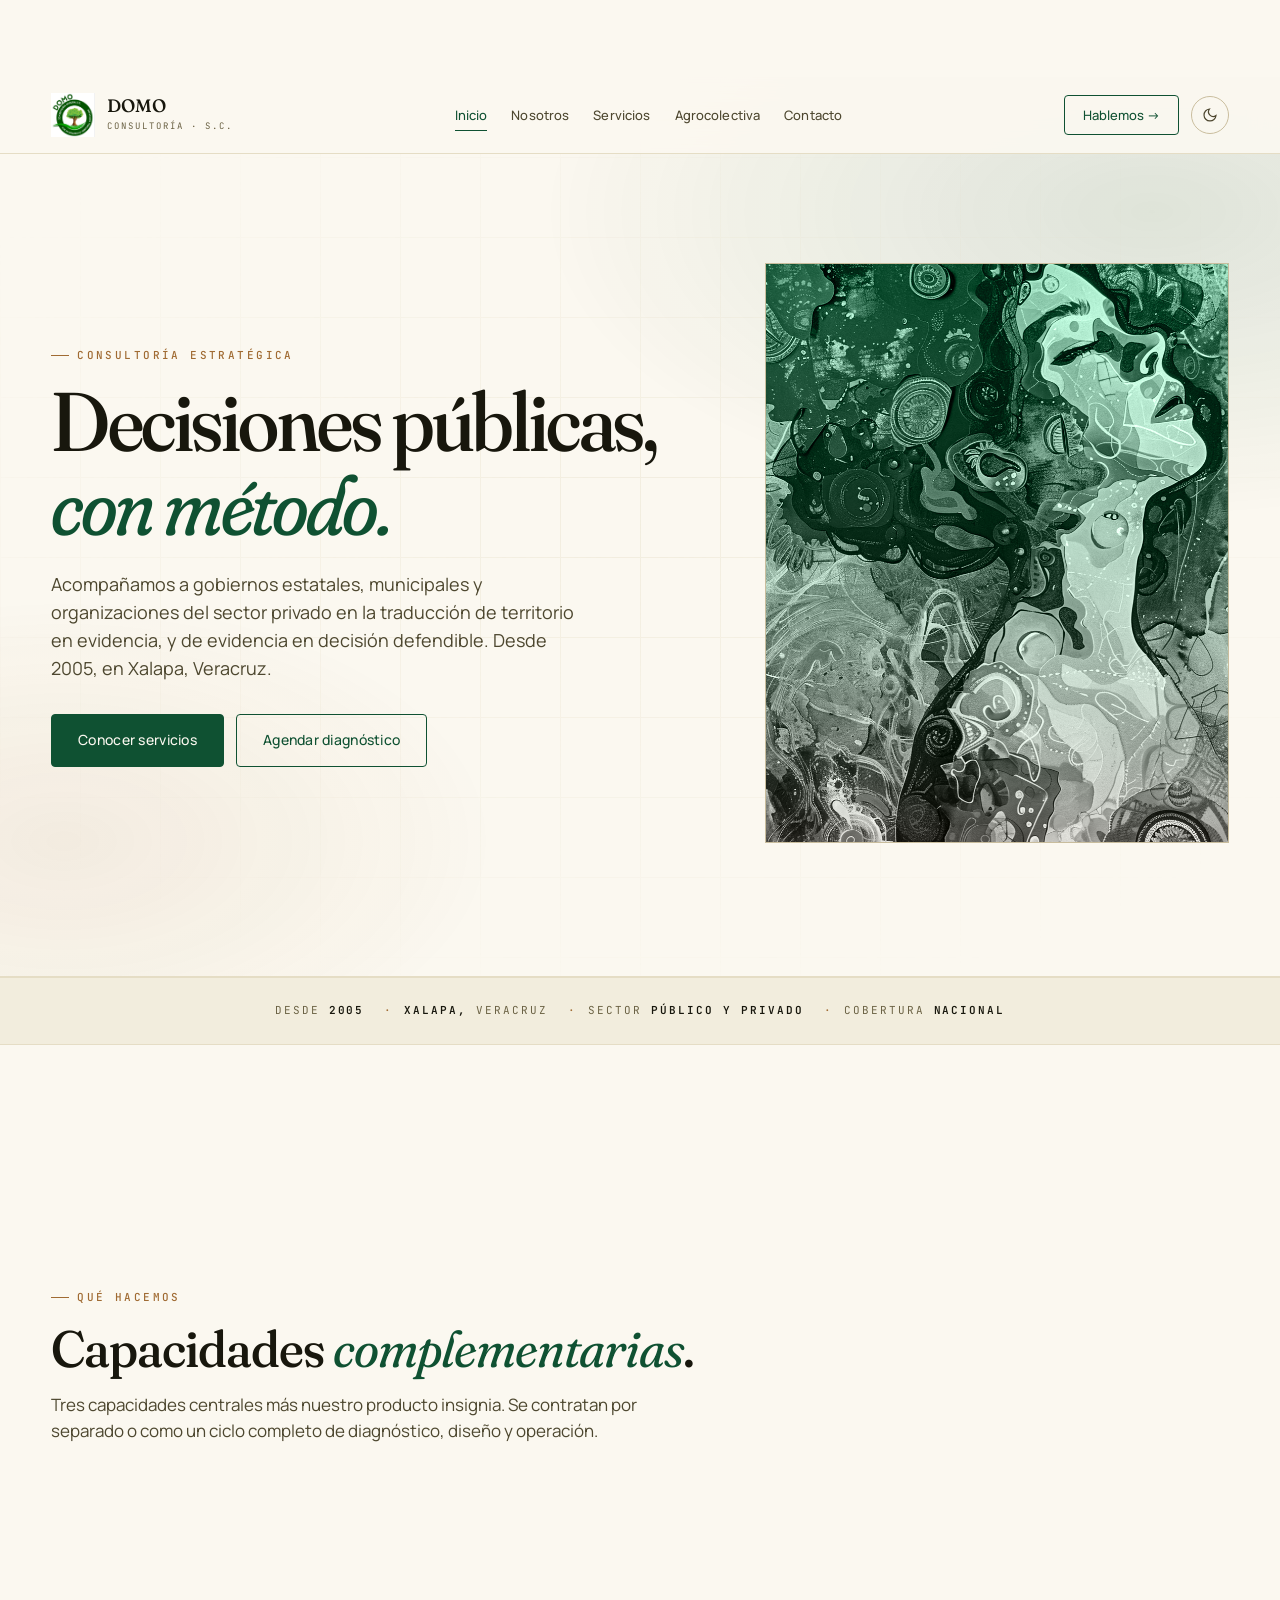
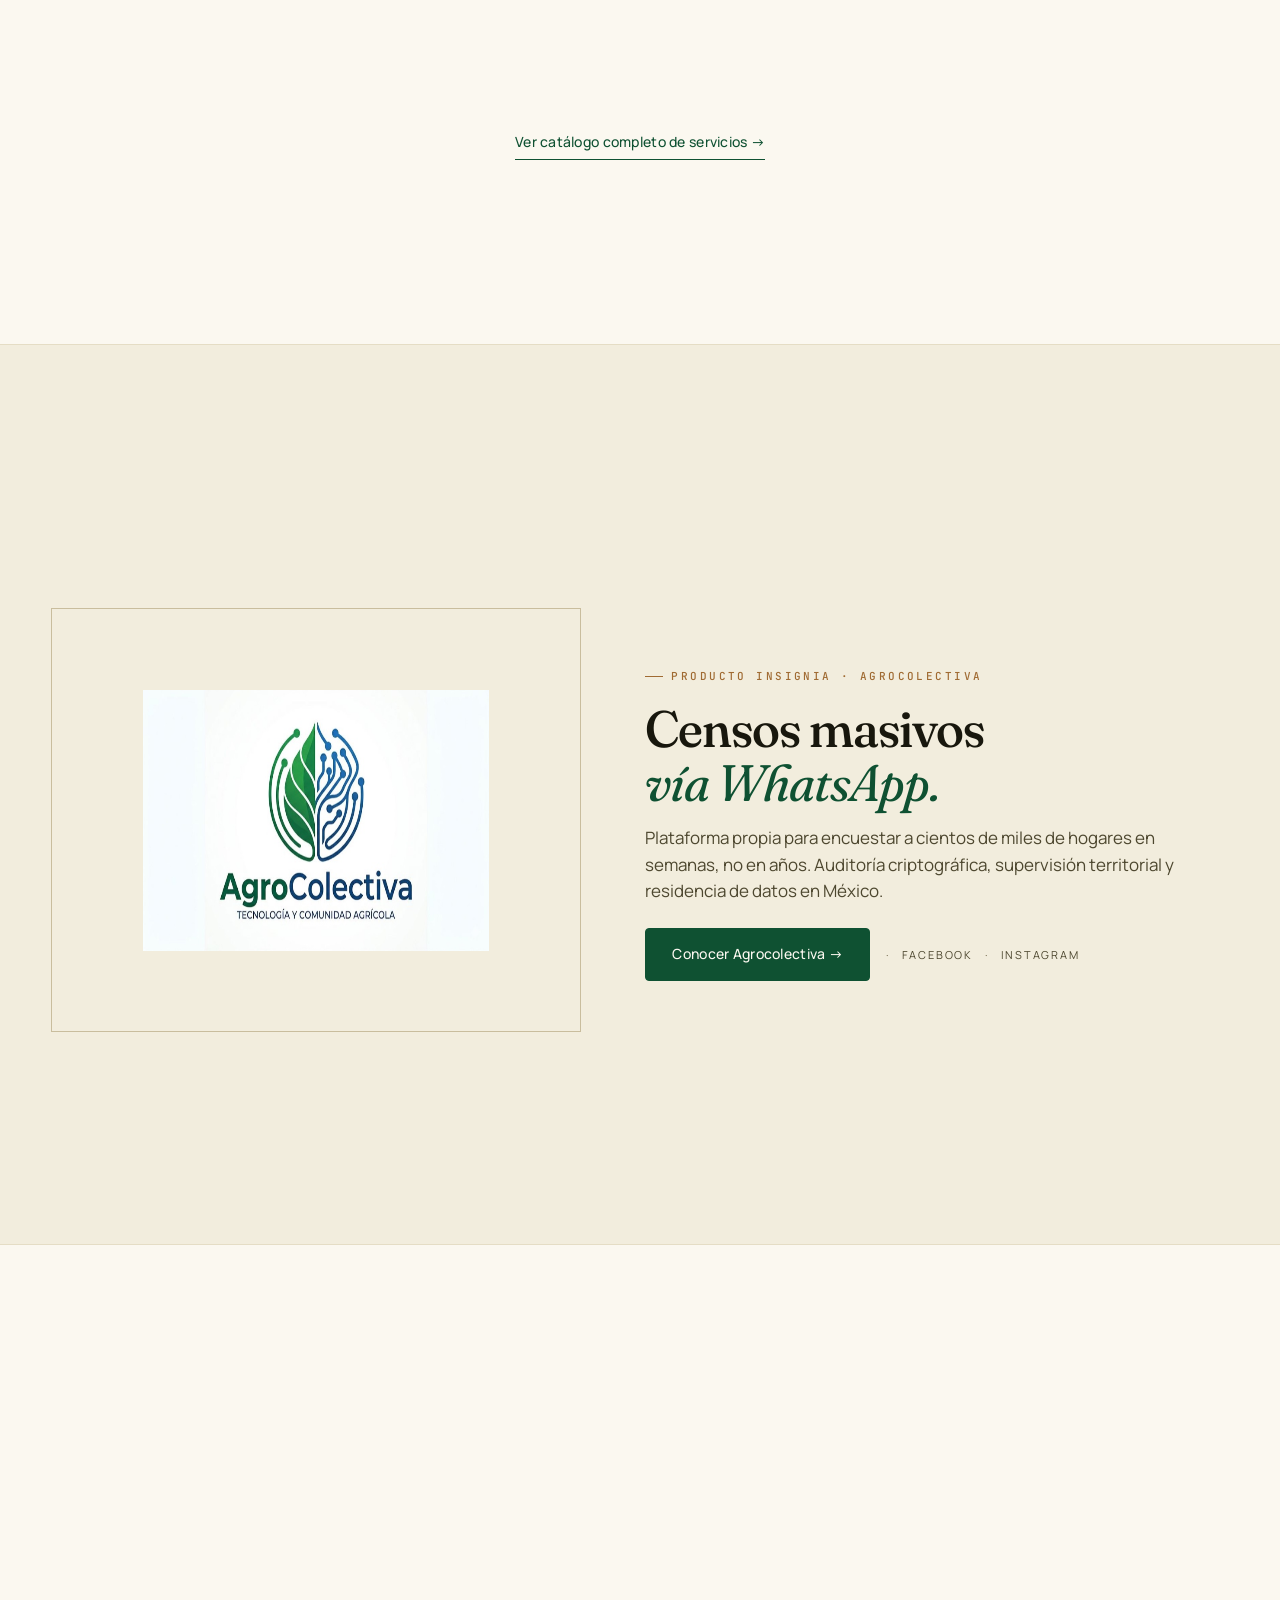
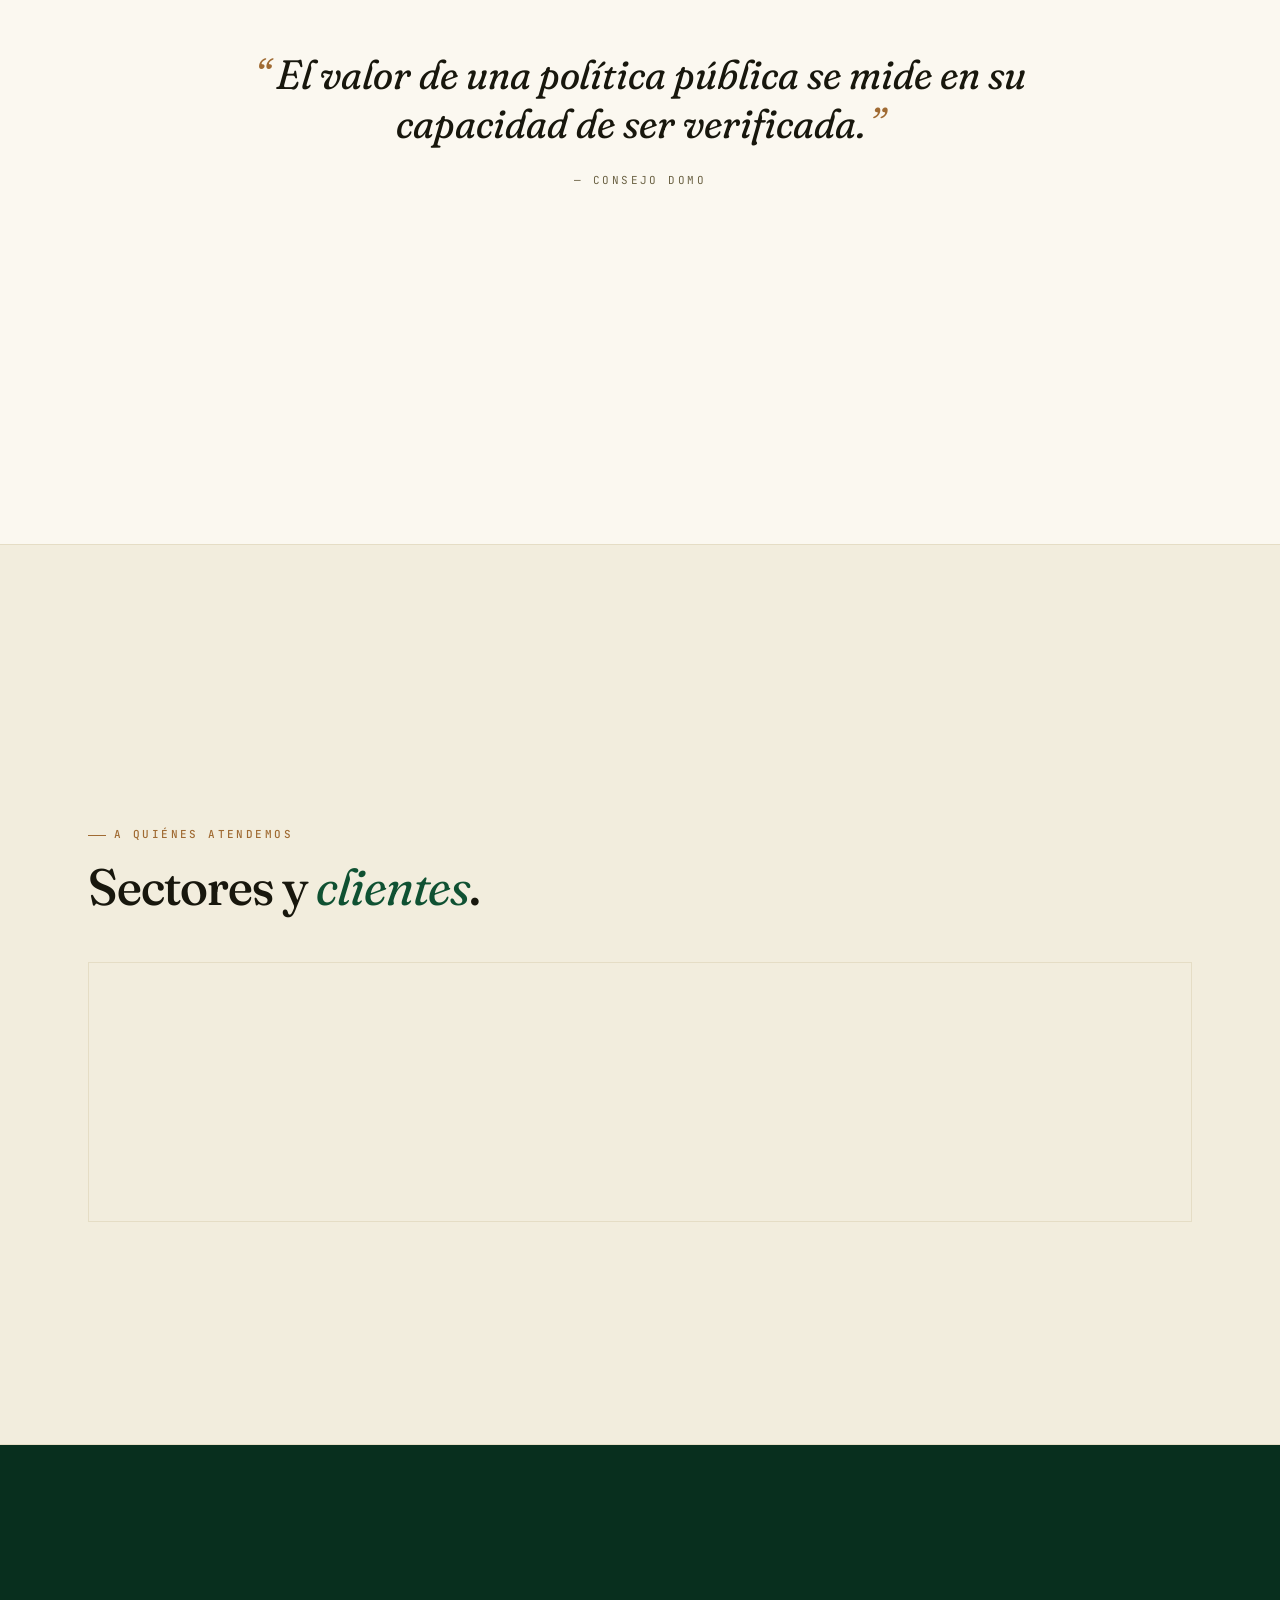
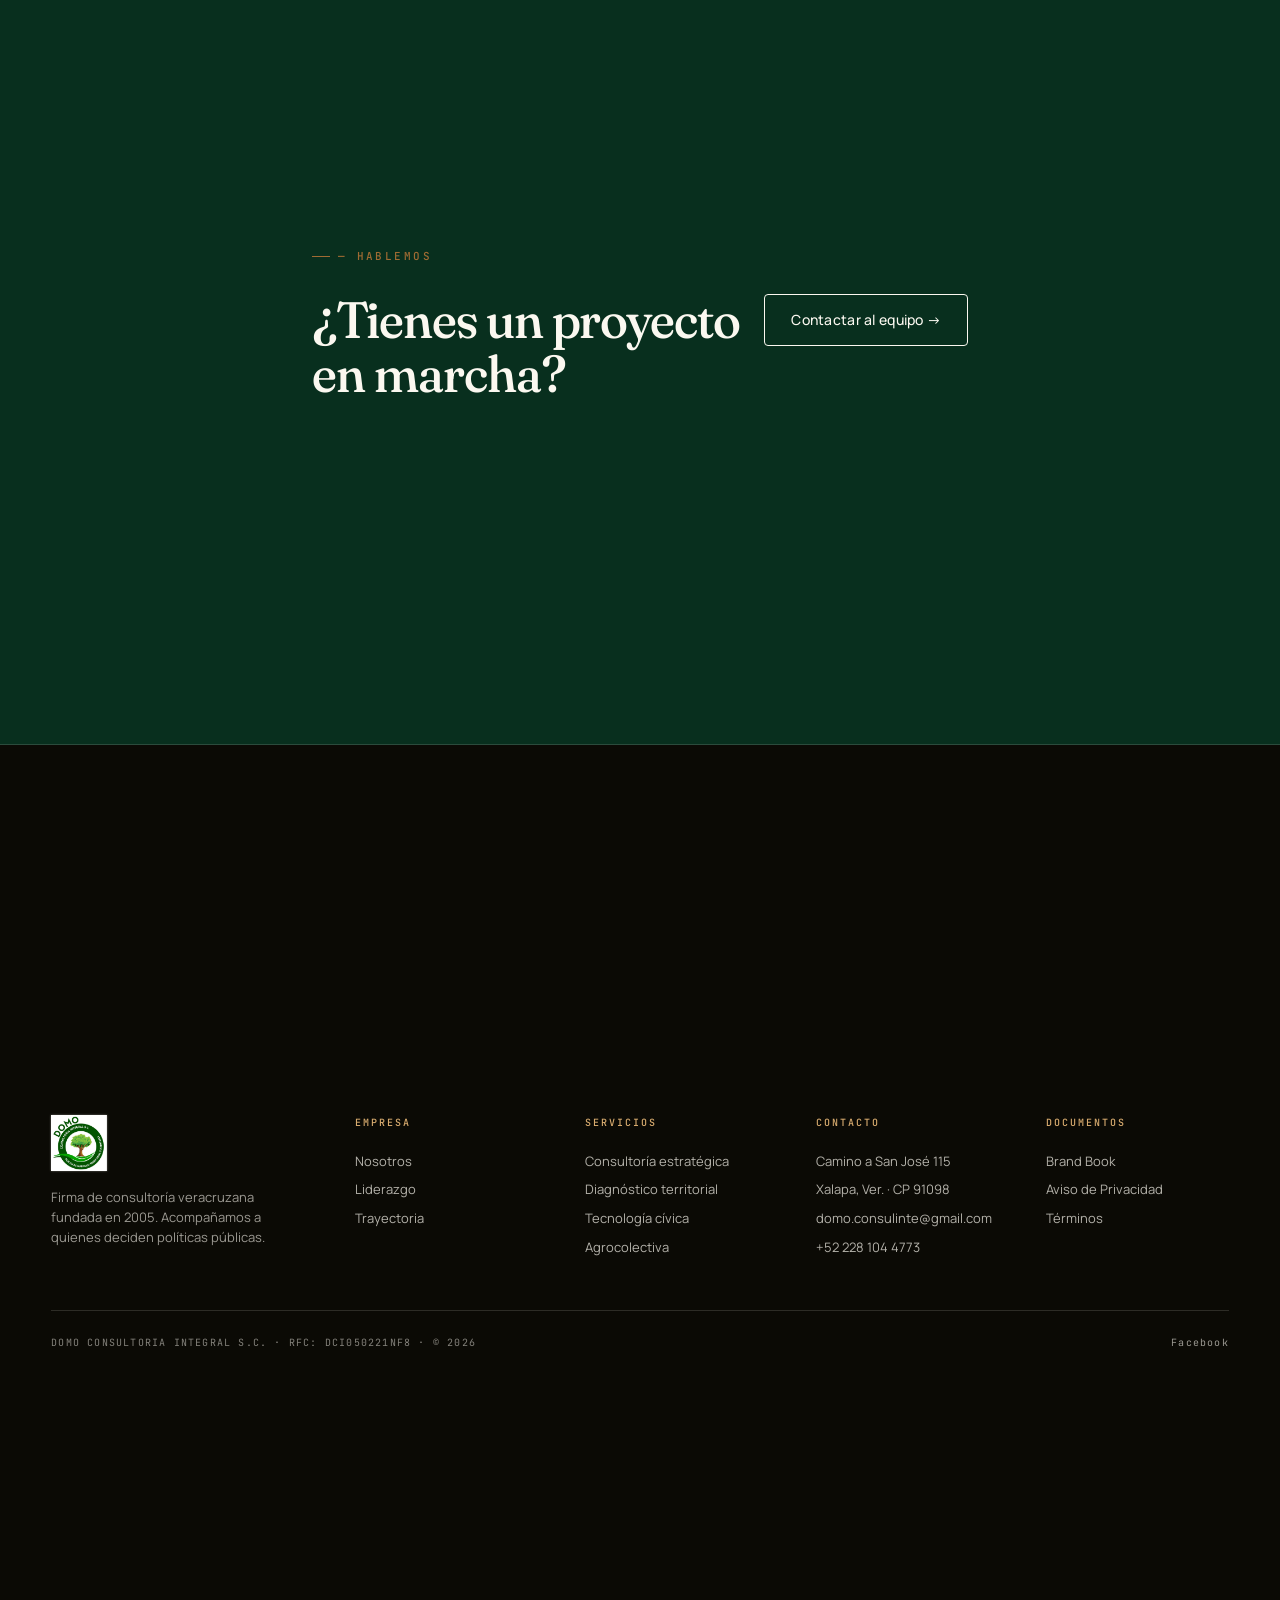
==== index.html @ 5259fe95 "Cool layers: mouse parallax + staggered card reveals" ====
<!doctype html>
<html lang="es-MX">
<head>
<meta charset="utf-8" />
<meta name="viewport" content="width=device-width,initial-scale=1" />
<meta name="color-scheme" content="light dark" />
<title>DOMO Consultoría Integral S.C. — Decisiones públicas, con método.</title>
<meta name="description" content="Firma de consultoría veracruzana fundada en 2005. Acompañamos a gobiernos y organizaciones en diagnóstico territorial, política pública y censos masivos." />
<meta name="author" content="DOMO Consultoría Integral S.C." />
<link rel="canonical" href="https://www.domoci.com.mx/" />
<meta property="og:type" content="website" />
<meta property="og:site_name" content="DOMO Consultoría Integral S.C." />
<meta property="og:title" content="DOMO Consultoría Integral S.C. — Decisiones públicas, con método." />
<meta property="og:description" content="Firma veracruzana desde 2005. Consultoría estratégica, diagnóstico territorial y operación de censos masivos." />
<meta property="og:url" content="https://www.domoci.com.mx/" />
<meta property="og:locale" content="es_MX" />
<link rel="preconnect" href="https://fonts.googleapis.com" />
<link rel="preconnect" href="https://fonts.gstatic.com" crossorigin />
<link href="https://fonts.googleapis.com/css2?family=Fraunces:opsz,wght,SOFT@9..144,400..700,0..100&family=JetBrains+Mono:wght@300..700&family=Manrope:wght@300..700&display=swap" rel="stylesheet" />
<link rel="stylesheet" href="./styles.css" />
<link rel="icon" type="image/x-icon" href="./favicon.ico" />
<link rel="icon" type="image/png" sizes="16x16" href="./favicon-16.png" />
<link rel="icon" type="image/png" sizes="32x32" href="./favicon-32.png" />
<link rel="apple-touch-icon" sizes="180x180" href="./apple-touch-icon.png" />
<link rel="manifest" href="./manifest.webmanifest" />
<meta name="theme-color" content="#0F5132" />
<meta property="og:image" content="https://www.domoci.com.mx/og-default.jpg" />
<meta property="og:image:width" content="1200" />
<meta property="og:image:height" content="630" />
<meta property="og:image:alt" content="DOMO Consultoría Integral S.C. — Decisiones públicas, con método." />
<meta name="twitter:card" content="summary_large_image" />
<meta name="twitter:image" content="https://www.domoci.com.mx/og-default.jpg" />
<script type="application/ld+json">
{
  "@context": "https://schema.org",
  "@type": "Organization",
  "@id": "https://www.domoci.com.mx/#organization",
  "name": "DOMO CONSULTORIA INTEGRAL S.C.",
  "legalName": "DOMO CONSULTORIA INTEGRAL S.C.",
  "alternateName": "DOMO Consultoría Integral",
  "url": "https://www.domoci.com.mx",
  "logo": "https://www.domoci.com.mx/favicon-512.png",
  "foundingDate": "2005-02-21",
  "taxID": "DCI050221NF8",
  "vatID": "DCI050221NF8",
  "address": {
    "@type": "PostalAddress",
    "streetAddress": "Camino a San José 115",
    "addressLocality": "Xalapa",
    "addressRegion": "Veracruz",
    "postalCode": "91098",
    "addressCountry": "MX"
  },
  "contactPoint": [{
    "@type": "ContactPoint",
    "contactType": "customer service",
    "telephone": "+52-228-104-4773",
    "email": "domo.consulinte@gmail.com",
    "areaServed": "MX",
    "availableLanguage": ["es-MX"]
  }],
  "sameAs": ["https://www.facebook.com/profile.php?id=100063989135676"],
  "founder": [
    {"@type": "Person", "name": "Víctor Manuel Durán Orozco"},
    {"@type": "Person", "name": "Fernando Ochoa Martínez"}
  ]
}
</script>
</head>
<body class="is-snap-page">

<a class="skip-link" href="#main">Saltar al contenido principal</a>

<!-- Header -->
<header class="head">
  <div class="wrap head__row">
    <a class="head__brand" href="./index.html" aria-label="DOMO — Inicio">
      <img src="./assets/domo-logo.jpg" alt="" width="800" height="798" />
      <span class="head__brand-text">
        <span class="head__brand-name">DOMO</span>
        <span class="head__brand-sub">Consultoría · S.C.</span>
      </span>
    </a>
    <nav class="head__nav" aria-label="Navegación principal">
      <a href="./index.html" class="is-active">Inicio</a>
      <a href="./nosotros.html">Nosotros</a>
      <a href="./servicios.html">Servicios</a>
      <a href="./agrocolectiva.html">Agrocolectiva</a>
      <a href="./contacto.html">Contacto</a>
    </nav>
    <div class="head__tools">
      <a class="btn-cta" href="./contacto.html">Hablemos →</a>
      <button class="theme-btn" id="themeToggle" aria-label="Cambiar tema claro/oscuro">
        <svg class="moon" viewBox="0 0 24 24" fill="none" stroke="currentColor" stroke-width="1.8"><path d="M21 12.79A9 9 0 1 1 11.21 3 7 7 0 0 0 21 12.79z"/></svg>
        <svg class="sun" viewBox="0 0 24 24" fill="none" stroke="currentColor" stroke-width="1.8"><circle cx="12" cy="12" r="4"/><path d="M12 2v2M12 20v2M4.93 4.93l1.41 1.41M17.66 17.66l1.41 1.41M2 12h2M20 12h2M4.93 19.07l1.41-1.41M17.66 6.34l1.41-1.41"/></svg>
      </button>
    </div>
  </div>
</header>

<main id="main">

  <!-- Hero -->
  <section class="hero">
    <div class="hero__bg"></div>
    <div class="hero__grid-bg"></div>
    <div class="wrap" style="position: relative;">
      <div class="hero__inner">
        <div>
          <span class="eyebrow reveal reveal--1">Consultoría estratégica</span>
          <h1 class="h1 reveal reveal--2">Decisiones públicas,<br><em>con método.</em></h1>
          <p class="hero__lead reveal reveal--3">
            Acompañamos a gobiernos estatales, municipales y organizaciones del sector privado en la traducción de territorio en evidencia, y de evidencia en decisión defendible. Desde 2005, en Xalapa, Veracruz.
          </p>
          <div class="btn-row reveal reveal--4">
            <a class="btn btn--primary" href="./servicios.html">Conocer servicios</a>
            <a class="btn btn--ghost" href="./contacto.html">Agendar diagnóstico</a>
          </div>
        </div>
        <div class="hero__visual hero__visual--duotone reveal reveal--3">
          <img src="./assets/photos/hero-portrait.jpg" alt="Fotografía editorial — retrato institucional" width="914" height="1600" loading="eager" />
        </div>
      </div>
    </div>
  </section>

  <!-- Strip credibilidad -->
  <section class="strip">
    <div class="wrap strip__inner">
      <span>Desde <b>2005</b></span>
      <span><b>Xalapa,</b> Veracruz</span>
      <span>Sector <b>público y privado</b></span>
      <span>Cobertura <b>nacional</b></span>
    </div>
  </section>

  <!-- Capacidades teaser -->
  <section class="sec">
    <div class="wrap">
      <div style="max-width: 720px; margin-bottom: var(--s-7);" class="fade-in">
        <span class="eyebrow">Qué hacemos</span>
        <h2 class="h2">Capacidades <em>complementarias</em>.</h2>
        <p class="lead" style="margin-top: var(--s-4);">
          Tres capacidades centrales más nuestro producto insignia. Se contratan por separado o como un ciclo completo de diagnóstico, diseño y operación.
        </p>
      </div>

      <div class="caps fade-in">
        <div class="cap">
          <div class="cap__num">01</div>
          <h3 class="h3">Consultoría<br>estratégica.</h3>
          <p>Diseño de políticas, planes sectoriales y agendas de modernización institucional.</p>
        </div>
        <div class="cap">
          <div class="cap__num">02</div>
          <h3 class="h3">Diagnóstico<br>territorial.</h3>
          <p>Mapeo y caracterización de regiones, padrones y cadenas productivas. Cobertura nacional.</p>
        </div>
        <div class="cap">
          <div class="cap__num">03</div>
          <h3 class="h3">Tecnología<br>cívica.</h3>
          <p>Plataformas digitales para gobierno con estándares de seguridad y residencia de datos en México.</p>
        </div>
      </div>

      <div style="margin-top: var(--s-7); text-align: center;" class="fade-in">
        <a class="btn btn--link" href="./servicios.html">Ver catálogo completo de servicios →</a>
      </div>
    </div>
  </section>

  <!-- Producto destacado Agrocolectiva -->
  <section class="sec sec--surface">
    <div class="wrap">
      <div class="featured fade-in">
        <div class="featured__visual">
          <img src="./assets/agrocolectiva-logo.jpg" alt="Agrocolectiva — Tecnología y comunidad agrícola" width="800" height="436" />
        </div>
        <div class="featured__copy">
          <span class="eyebrow">Producto insignia · Agrocolectiva</span>
          <h2 class="h2">Censos masivos<br><em>vía WhatsApp.</em></h2>
          <p class="lead" style="margin-bottom: var(--s-5);">
            Plataforma propia para encuestar a cientos de miles de hogares en semanas, no en años. Auditoría criptográfica, supervisión territorial y residencia de datos en México.
          </p>
          <div style="display:flex;gap:var(--s-4);align-items:center;flex-wrap:wrap;">
            <a class="btn btn--primary" href="./agrocolectiva.html">Conocer Agrocolectiva →</a>
            <span style="display:inline-flex;gap:var(--s-3);align-items:center;font-family:var(--font-mono);font-size:11px;letter-spacing:0.16em;text-transform:uppercase;color:var(--fg-muted);">
              <span aria-hidden="true">·</span>
              <a href="https://www.facebook.com/profile.php?id=61590183840742" target="_blank" rel="noopener" aria-label="Facebook Agrocolectiva" style="color:var(--fg-soft);">Facebook</a>
              <span aria-hidden="true">·</span>
              <a href="https://www.instagram.com/agro.colectiva/" target="_blank" rel="noopener" aria-label="Instagram @agro.colectiva" style="color:var(--fg-soft);">Instagram</a>
            </span>
          </div>
        </div>
      </div>
    </div>
  </section>

  <!-- Quote / filosofía -->
  <section class="sec">
    <div class="wrap quote fade-in">
      <blockquote>El valor de una política pública se mide en su capacidad de ser verificada.</blockquote>
      <cite>— Consejo DOMO</cite>
    </div>
  </section>

  <!-- Sectores -->
  <section class="sec sec--surface">
    <div class="wrap">
      <div style="max-width: 720px; margin-bottom: var(--s-7);" class="fade-in">
        <span class="eyebrow">A quiénes atendemos</span>
        <h2 class="h2">Sectores y <em>clientes</em>.</h2>
      </div>
      <div class="sectors fade-in">
        <div class="sector">
          <h4 class="h4">Gobierno estatal</h4>
          <p>Secretarías, oficinas de planeación, dependencias sectoriales.</p>
        </div>
        <div class="sector">
          <h4 class="h4">Gobierno municipal</h4>
          <p>Ayuntamientos, programas de desarrollo regional, padrones de beneficiarios.</p>
        </div>
        <div class="sector">
          <h4 class="h4">Organizaciones</h4>
          <p>Cámaras, asociaciones, organismos de productores y empresarios.</p>
        </div>
        <div class="sector">
          <h4 class="h4">Sector privado</h4>
          <p>Empresas con operaciones territoriales o vinculadas al sector primario.</p>
        </div>
      </div>
    </div>
  </section>

  <!-- CTA cierre -->
  <section class="sec sec--brand">
    <div class="wrap">
      <div class="cta fade-in">
        <div class="cta__copy">
          <span class="eyebrow" style="color: var(--accent);">— Hablemos</span>
          <h2 class="h2" style="color: inherit; margin-top: var(--s-3);">¿Tienes un proyecto<br>en marcha?</h2>
        </div>
        <a class="btn btn--white" href="./contacto.html">Contactar al equipo →</a>
      </div>
    </div>
  </section>

</main>

<!-- Footer -->
<footer class="foot">
  <div class="wrap">
    <div class="foot__top">
      <div class="foot__brand">
        <img src="./assets/domo-logo.jpg" alt="DOMO Consultoría Integral S.C." width="800" height="798" style="height:56px;width:auto;filter:drop-shadow(0 0 1px rgba(251,248,240,0.4));" />
        <p class="foot__brand-tag">Firma de consultoría veracruzana fundada en 2005. Acompañamos a quienes deciden políticas públicas.</p>
      </div>
      <div class="foot__col">
        <h5>Empresa</h5>
        <a href="./nosotros.html">Nosotros</a>
        <a href="./nosotros.html#liderazgo">Liderazgo</a>
        <a href="./nosotros.html#trayectoria">Trayectoria</a>
      </div>
      <div class="foot__col">
        <h5>Servicios</h5>
        <a href="./servicios.html#consultoria">Consultoría estratégica</a>
        <a href="./servicios.html#diagnostico">Diagnóstico territorial</a>
        <a href="./servicios.html#tecnologia">Tecnología cívica</a>
        <a href="./agrocolectiva.html">Agrocolectiva</a>
      </div>
      <div class="foot__col">
        <h5>Contacto</h5>
        <span>Camino a San José 115</span>
        <span>Xalapa, Ver. · CP 91098</span>
        <a href="mailto:domo.consulinte@gmail.com">domo.consulinte@gmail.com</a>
        <a href="tel:+522281044773">+52 228 104 4773</a>
      </div>
      <div class="foot__col">
        <h5>Documentos</h5>
        <a href="./brand/brand-book.html">Brand Book</a>
        <a href="./aviso-de-privacidad.html">Aviso de Privacidad</a>
        <a href="./terminos.html">Términos</a>
      </div>
    </div>
    <div class="foot__bottom">
      <span>DOMO CONSULTORIA INTEGRAL S.C. · RFC: DCI050221NF8 · © 2026</span>
      <span><a href="https://www.facebook.com/profile.php?id=100063989135676">Facebook</a></span>
    </div>
  </div>
</footer>

<script>
  // Theme toggle
  (function() {
    var btn = document.getElementById('themeToggle');
    var root = document.documentElement;
    var stored = localStorage.getItem('domo-theme');
    if (stored) root.setAttribute('data-theme', stored);
    btn && btn.addEventListener('click', function() {
      var current = root.getAttribute('data-theme');
      var prefersDark = window.matchMedia('(prefers-color-scheme: dark)').matches;
      var next;
      if (!current) next = prefersDark ? 'light' : 'dark';
      else if (current === 'dark') next = 'light';
      else next = 'dark';
      root.setAttribute('data-theme', next);
      localStorage.setItem('domo-theme', next);
    });
  })();

  // Scroll reveal
  (function() {
    if (!('IntersectionObserver' in window)) return;
    var obs = new IntersectionObserver(function(entries) {
      entries.forEach(function(e) {
        if (e.isIntersecting) {
          e.target.classList.add('is-visible');
          obs.unobserve(e.target);
        }
      });
    }, { threshold: 0.12, rootMargin: '0px 0px -8% 0px' });
    document.querySelectorAll('.fade-in').forEach(function(el) { obs.observe(el); });
  })();

  // Mouse parallax para hero (solo desktop con pointer fine, respeta reduced-motion)
  (function() {
    if (!matchMedia("(hover: hover) and (pointer: fine)").matches) return;
    if (matchMedia("(prefers-reduced-motion: reduce)").matches) return;
    var root = document.documentElement;
    var mx = 0, my = 0, raf = null;
    function update() {
      root.style.setProperty("--mx", mx.toFixed(3));
      root.style.setProperty("--my", my.toFixed(3));
      raf = null;
    }
    window.addEventListener("mousemove", function(e) {
      mx = (e.clientX / window.innerWidth - 0.5) * 2;
      my = (e.clientY / window.innerHeight - 0.5) * 2;
      if (!raf) raf = requestAnimationFrame(update);
    }, { passive: true });
  })();
</script>

</body>
</html>
---- styles.css ----
/* =====================================================
   DOMO Consultoría Integral S.C. — Site Styles v 2.0
   Shared CSS for all pages in domo-site/
   ===================================================== */

:root {
  /* Tonal scales */
  --g-50:#F0F8F3;  --g-100:#DDEAE2; --g-200:#B5D2C3; --g-300:#80B196; --g-400:#4A8A6A;
  --g-500:#226842; --g-600:#0F5132; --g-700:#082F1E; --g-800:#061E14; --g-900:#04110A;

  --n-50:#FBF8F0;  --n-100:#F2EDDD; --n-200:#E5DDC5; --n-300:#C9BD9D; --n-400:#948863;
  --n-500:#6B6244; --n-600:#4D472F; --n-700:#2B2818; --n-800:#18170D; --n-900:#0B0A05;

  --b-100:#F0E1C5; --b-300:#D9AC6F; --b-500:#A06B33; --b-700:#6B4423;

  --state-ok:#226842;
  --state-err:#9B2D2D;

  /* Semantic — LIGHT */
  --bg:           var(--n-50);
  --bg-elev:      #FFFFFF;
  --surface:      var(--n-100);
  --surface-2:    var(--n-200);
  --fg:           var(--n-800);
  --fg-soft:      var(--n-600);
  --fg-muted:     var(--n-500);
  --brand:        var(--g-600);
  --brand-soft:   var(--g-500);
  --brand-leaf:   var(--g-400);
  --brand-fg:     var(--n-50);
  --accent:       var(--b-500);
  --accent-soft:  var(--b-300);
  --line:         var(--n-200);
  --line-strong:  var(--n-300);
  --shadow-sm:    0 1px 0 var(--n-200);
  --shadow-md:    0 1px 0 var(--n-200), 0 12px 28px -16px rgba(43,40,24,0.18);
  --shadow-lg:    0 1px 0 var(--n-200), 0 30px 60px -24px rgba(43,40,24,0.25);

  /* Type */
  --display: "Fraunces", "Iowan Old Style", Georgia, serif;
  --sans:    "Manrope", -apple-system, BlinkMacSystemFont, sans-serif;
  --mono:    "JetBrains Mono", ui-monospace, "SF Mono", Menlo, monospace;

  /* Motion */
  --ease-out:  cubic-bezier(0.16, 1, 0.3, 1);
  --ease-soft: cubic-bezier(0.4, 0, 0.2, 1);
  --ease-snap: cubic-bezier(0.34, 1.56, 0.64, 1);
  --dur-1: 120ms;
  --dur-2: 200ms;
  --dur-3: 320ms;
  --dur-4: 520ms;
  --dur-5: 840ms;

  /* Scale */
  --s-1: 4px;  --s-2: 8px;  --s-3: 12px; --s-4: 16px;
  --s-5: 24px; --s-6: 32px; --s-7: 48px; --s-8: 64px;
  --s-9: 96px; --s-10: 128px; --s-11: 192px;

  --container: 1280px;
  --head-height: 76px;
  --slide-h: calc(100dvh - var(--head-height));
  --gutter: clamp(20px, 4vw, 56px);
}

@media (prefers-color-scheme: dark) {
  :root:not([data-theme="light"]) {
    --bg:          var(--n-900);
    --bg-elev:     var(--n-800);
    --surface:     var(--n-700);
    --surface-2:   var(--n-600);
    --fg:          var(--n-50);
    --fg-soft:     var(--n-200);
    --fg-muted:    var(--n-300);
    --brand:       var(--g-300);
    --brand-soft:  var(--g-400);
    --brand-leaf:  var(--g-200);
    --brand-fg:    var(--g-900);
    --accent:      var(--b-300);
    --accent-soft: var(--b-100);
    --line:        var(--n-700);
    --line-strong: var(--n-600);
    --shadow-sm:   0 1px 0 rgba(0,0,0,0.4);
    --shadow-md:   0 1px 0 rgba(0,0,0,0.4), 0 12px 28px -16px rgba(0,0,0,0.6);
    --shadow-lg:   0 1px 0 rgba(0,0,0,0.4), 0 30px 60px -24px rgba(0,0,0,0.8);
  }
}

[data-theme="dark"] {
  --bg:          var(--n-900);
  --bg-elev:     var(--n-800);
  --surface:     var(--n-700);
  --surface-2:   var(--n-600);
  --fg:          var(--n-50);
  --fg-soft:     var(--n-200);
  --fg-muted:    var(--n-300);
  --brand:       var(--g-300);
  --brand-soft:  var(--g-400);
  --brand-leaf:  var(--g-200);
  --brand-fg:    var(--g-900);
  --accent:      var(--b-300);
  --accent-soft: var(--b-100);
  --line:        var(--n-700);
  --line-strong: var(--n-600);
  --shadow-sm:   0 1px 0 rgba(0,0,0,0.4);
  --shadow-md:   0 1px 0 rgba(0,0,0,0.4), 0 12px 28px -16px rgba(0,0,0,0.6);
  --shadow-lg:   0 1px 0 rgba(0,0,0,0.4), 0 30px 60px -24px rgba(0,0,0,0.8);
}

/* Reset */
*, *::before, *::after { box-sizing: border-box; margin: 0; padding: 0; }
html { scroll-behavior: smooth; scroll-padding-top: 96px; }
body {
  font-family: var(--sans);
  font-weight: 400;
  font-size: 16px;
  line-height: 1.6;
  color: var(--fg);
  background: var(--bg);
  transition: background var(--dur-3) var(--ease-soft), color var(--dur-3) var(--ease-soft);
  -webkit-font-smoothing: antialiased;
  text-rendering: optimizeLegibility;
}
a { color: var(--brand); text-decoration: none; transition: color var(--dur-2) var(--ease-soft); }
a:hover { color: var(--accent); }
img, svg { display: block; max-width: 100%; }
hr { border: 0; height: 1px; background: var(--line); }
::selection { background: var(--brand); color: var(--brand-fg); }

@media (prefers-reduced-motion: reduce) {
  *, *::before, *::after {
    animation-duration: 0.01ms !important;
    animation-iteration-count: 1 !important;
    transition-duration: 0.01ms !important;
  }
}

/* Container */
.wrap { max-width: var(--container); margin: 0 auto; padding-inline: var(--gutter); }

/* Skip link */
.skip-link {
  position: absolute; top: -100px; left: 16px;
  background: var(--brand); color: var(--brand-fg);
  padding: 12px 20px; z-index: 999;
  font-family: var(--mono); font-size: 12px; letter-spacing: 0.12em; text-transform: uppercase;
  transition: top var(--dur-2) var(--ease-soft);
}
.skip-link:focus { top: 12px; color: var(--brand-fg); }

/* ============================================================
   HEADER (sticky, shared across all pages)
   ============================================================ */
.head {
  position: sticky;
  top: 0;
  z-index: 100;
  background: color-mix(in oklab, var(--bg) 92%, transparent);
  backdrop-filter: saturate(140%) blur(14px);
  -webkit-backdrop-filter: saturate(140%) blur(14px);
  border-bottom: 1px solid var(--line);
}
.head__row {
  display: grid;
  grid-template-columns: auto 1fr auto;
  align-items: center;
  height: 76px;
  gap: var(--s-6);
}
.head__brand {
  display: flex;
  align-items: center;
  gap: var(--s-3);
  color: var(--fg);
}
.head__brand img {
  height: 44px;
  width: auto;
  transition: transform var(--dur-3) var(--ease-out);
}
.head__brand:hover img { transform: rotate(-3deg); }
.head__brand-text {
  display: flex; flex-direction: column;
}
.head__brand-name {
  font-family: var(--display);
  font-variation-settings: "opsz" 14, "SOFT" 50;
  font-size: 18px;
  font-weight: 500;
  letter-spacing: -0.005em;
  line-height: 1;
}
.head__brand-sub {
  font-family: var(--mono);
  font-size: 9px;
  letter-spacing: 0.22em;
  text-transform: uppercase;
  color: var(--fg-muted);
  margin-top: 4px;
}
.head__nav { display: flex; justify-content: center; gap: var(--s-5); }
.head__nav a {
  font-size: 13px;
  font-weight: 500;
  color: var(--fg-soft);
  position: relative;
  padding: 6px 0;
  letter-spacing: 0.01em;
}
.head__nav a::after {
  content: ""; position: absolute; left: 0; right: 0; bottom: 0;
  height: 1px; background: var(--accent); transform: scaleX(0); transform-origin: left;
  transition: transform var(--dur-3) var(--ease-out);
}
.head__nav a:hover { color: var(--fg); }
.head__nav a:hover::after { transform: scaleX(1); }
.head__nav a.is-active { color: var(--brand); }
.head__nav a.is-active::after { transform: scaleX(1); background: var(--brand); }
.head__tools { display: flex; align-items: center; gap: var(--s-3); }

.btn-cta {
  font-family: var(--sans);
  font-weight: 500;
  font-size: 13px;
  padding: 9px 18px;
  border: 1px solid var(--brand);
  color: var(--brand);
  background: transparent;
  border-radius: 4px;
  cursor: pointer;
  transition: all var(--dur-2) var(--ease-soft);
}
.btn-cta:hover { background: var(--brand); color: var(--brand-fg); }

.theme-btn {
  width: 38px; height: 38px;
  display: inline-flex; align-items: center; justify-content: center;
  background: transparent;
  border: 1px solid var(--line-strong);
  border-radius: 999px;
  color: var(--fg-soft);
  cursor: pointer;
  transition: all var(--dur-2) var(--ease-soft);
}
.theme-btn:hover { border-color: var(--brand); color: var(--brand); transform: rotate(15deg); }
.theme-btn svg { width: 16px; height: 16px; }
.theme-btn .sun { display: none; }
[data-theme="dark"] .theme-btn .moon { display: none; }
[data-theme="dark"] .theme-btn .sun { display: block; }
@media (prefers-color-scheme: dark) {
  :root:not([data-theme="light"]) .theme-btn .moon { display: none; }
  :root:not([data-theme="light"]) .theme-btn .sun { display: block; }
}

@media (max-width: 900px) {
  .head__nav { display: none; }
  .head__row { grid-template-columns: auto auto; }
}

/* ============================================================
   SIGNATURE divider — double rule + medallion
   ============================================================ */
.rule {
  display: flex; align-items: center; justify-content: center;
  gap: var(--s-3);
  margin: var(--s-7) 0;
  color: var(--brand);
}
.rule::before, .rule::after {
  content: ""; flex: 1;
  border-top: 1px solid currentColor;
  border-bottom: 1px solid currentColor;
  height: 4px;
  opacity: 0.5;
}
.rule__dot {
  width: 8px; height: 8px; border-radius: 50%; background: currentColor;
  box-shadow: 0 0 0 4px var(--bg), 0 0 0 5px currentColor;
}
.rule--short::before, .rule--short::after { max-width: 64px; }

/* ============================================================
   Section primitives
   ============================================================ */
.sec {
  padding-block: clamp(72px, 10vw, var(--s-11));
  border-bottom: 1px solid var(--line);
  position: relative;
}
.sec--surface { background: var(--surface); }
.sec--ink { background: var(--n-900); color: var(--n-50); --line: rgba(251,248,240,0.14); }
.sec--brand { background: var(--g-700); color: var(--n-50); --line: rgba(251,248,240,0.14); }

.eyebrow {
  display: inline-flex; align-items: center; gap: var(--s-2);
  font-family: var(--mono);
  font-size: 11px;
  font-weight: 500;
  letter-spacing: 0.22em;
  text-transform: uppercase;
  color: var(--accent);
  margin-bottom: var(--s-4);
}
.eyebrow::before { content: ""; width: 18px; height: 1px; background: currentColor; }

.h1 {
  font-family: var(--display);
  font-variation-settings: "opsz" 120, "SOFT" 40;
  font-weight: 500;
  font-size: clamp(48px, 6.5vw, 96px);
  line-height: 1;
  letter-spacing: -0.03em;
}
.h1 em { font-style: italic; font-weight: 400; color: var(--brand); font-variation-settings: "opsz" 120, "SOFT" 100; }
.h1--center { text-align: center; }
.h2 {
  font-family: var(--display);
  font-variation-settings: "opsz" 72, "SOFT" 40;
  font-weight: 500;
  font-size: clamp(36px, 4vw, 56px);
  line-height: 1.05;
  letter-spacing: -0.02em;
}
.h2 em { font-style: italic; font-weight: 400; color: var(--brand); }
.h3 {
  font-family: var(--display);
  font-variation-settings: "opsz" 48, "SOFT" 40;
  font-weight: 500;
  font-size: clamp(24px, 2.5vw, 32px);
  line-height: 1.1;
  letter-spacing: -0.01em;
}
.h4 {
  font-family: var(--display);
  font-variation-settings: "opsz" 28, "SOFT" 50;
  font-weight: 500;
  font-size: 22px;
  letter-spacing: -0.005em;
}

.lead {
  font-size: clamp(17px, 1.3vw, 20px);
  line-height: 1.55;
  color: var(--fg-soft);
  max-width: 640px;
}
.lead em { font-style: italic; }
.body p { color: var(--fg-soft); line-height: 1.65; margin-bottom: var(--s-4); }
.body strong { color: var(--fg); font-weight: 600; }

/* ============================================================
   Buttons
   ============================================================ */
.btn {
  font-family: var(--sans);
  font-weight: 500;
  font-size: 14px;
  letter-spacing: 0.02em;
  padding: 14px 26px;
  border: 1px solid transparent;
  border-radius: 4px;
  cursor: pointer;
  display: inline-flex;
  align-items: center;
  gap: 10px;
  transition: all var(--dur-2) var(--ease-soft);
  text-decoration: none;
}
.btn:focus-visible {
  outline: 2px solid var(--accent);
  outline-offset: 3px;
}
.btn--primary { background: var(--brand); color: var(--brand-fg); border-color: var(--brand); }
.btn--primary:hover { background: var(--g-700); border-color: var(--g-700); color: var(--brand-fg); transform: translateY(-2px); box-shadow: 0 12px 24px -12px color-mix(in oklab, var(--brand) 60%, transparent); }
.btn--primary:active { transform: translateY(0); }
.btn--ghost { background: transparent; color: var(--brand); border-color: var(--brand); }
.btn--ghost:hover { background: var(--brand); color: var(--brand-fg); }
.btn--white { background: transparent; color: var(--n-50); border-color: var(--n-50); }
.btn--white:hover { background: var(--n-50); color: var(--n-900); }
.btn--accent { background: var(--accent); color: var(--n-50); border-color: var(--accent); }
.btn--accent:hover { background: var(--b-700); border-color: var(--b-700); color: var(--n-50); transform: translateY(-2px); }
.btn--link {
  background: transparent;
  color: var(--brand);
  padding: 6px 0;
  border: 0;
  border-bottom: 1px solid currentColor;
  border-radius: 0;
}
.btn--link:hover { color: var(--accent); transform: translateX(4px); }
.btn-row { display: flex; flex-wrap: wrap; gap: var(--s-3); align-items: center; }

/* ============================================================
   HERO base
   ============================================================ */
.hero {
  padding-block: clamp(72px, 12vh, 128px);
  position: relative;
  overflow: hidden;
  border-bottom: 1px solid var(--line);
}
.hero--center .wrap { text-align: left; }
.hero--center .hero__inner { display: block; max-width: 920px; }
.hero__inner {
  display: grid;
  grid-template-columns: 1.4fr 1fr;
  gap: var(--s-8);
  align-items: center;
}
.hero__lead {
  font-size: clamp(18px, 1.4vw, 21px);
  line-height: 1.55;
  color: var(--fg-soft);
  margin: var(--s-5) 0 var(--s-6);
  max-width: 540px;
}
.hero__visual {
  aspect-ratio: 4/5;
  border: 1px solid var(--line-strong);
  background: var(--surface);
  position: relative;
  overflow: hidden;
}
.hero__visual img {
  width: 100%; height: 100%; object-fit: cover;
  transition: transform var(--dur-5) var(--ease-out);
}
.hero__visual:hover img { transform: scale(1.04); }
.hero__visual--duotone {
  background: linear-gradient(180deg, var(--brand) 0%, var(--n-900) 100%);
}
.hero__visual--duotone img {
  mix-blend-mode: luminosity;
  filter: grayscale(1) contrast(1.05);
}
.hero__visual--brand img {
  filter: sepia(0.5) hue-rotate(70deg) saturate(0.85) contrast(1.05);
}
.hero__visual--editorial img {
  filter: grayscale(0.8) contrast(1.1) brightness(0.95);
}

.hero__bg {
  position: absolute;
  inset: 0;
  pointer-events: none;
  background:
    radial-gradient(ellipse 70% 50% at 90% 15%, color-mix(in oklab, var(--brand) 14%, transparent), transparent 70%),
    radial-gradient(ellipse 50% 40% at 5% 85%, color-mix(in oklab, var(--accent) 10%, transparent), transparent 70%);
  opacity: 0.85;
}
.hero__grid-bg {
  position: absolute; inset: 0;
  background-image:
    linear-gradient(to right, var(--line) 1px, transparent 1px),
    linear-gradient(to bottom, var(--line) 1px, transparent 1px);
  background-size: 80px 80px;
  opacity: 0.4;
  mask-image: radial-gradient(ellipse 70% 60% at 50% 50%, black, transparent 90%);
  -webkit-mask-image: radial-gradient(ellipse 70% 60% at 50% 50%, black, transparent 90%);
}

/* page-load reveal */
.reveal { opacity: 0; transform: translateY(20px); animation: reveal 900ms var(--ease-out) forwards; }
.reveal--1 { animation-delay: 100ms; }
.reveal--2 { animation-delay: 220ms; }
.reveal--3 { animation-delay: 340ms; }
.reveal--4 { animation-delay: 460ms; }
.reveal--5 { animation-delay: 580ms; }
.reveal--6 { animation-delay: 700ms; }
@keyframes reveal {
  to { opacity: 1; transform: translateY(0); }
}

/* IntersectionObserver scroll reveal */
.fade-in {
  opacity: 0;
  transform: translateY(24px);
  transition: opacity 800ms var(--ease-out), transform 800ms var(--ease-out);
}
.fade-in.is-visible { opacity: 1; transform: translateY(0); }

/* ============================================================
   Strip de credibilidad
   ============================================================ */
.strip {
  padding-block: var(--s-4);
  border-block: 1px solid var(--line);
  background: var(--surface);
}
.strip__inner {
  display: flex;
  justify-content: space-around;
  align-items: center;
  flex-wrap: wrap;
  gap: var(--s-4);
  font-family: var(--mono);
  font-size: 11px;
  letter-spacing: 0.18em;
  text-transform: uppercase;
  color: var(--fg-muted);
}
.strip__inner span { position: relative; padding: 0 var(--s-3); }
.strip__inner span + span::before {
  content: "·";
  position: absolute;
  left: -8px;
  color: var(--accent);
}
.strip__inner b { color: var(--fg); font-weight: 600; }

/* ============================================================
   Capabilities (3 col teaser)
   ============================================================ */
.caps {
  display: grid;
  grid-template-columns: repeat(3, 1fr);
  gap: var(--s-5);
}
.cap {
  border-top: 2px solid var(--brand);
  padding: var(--s-5) 0 0;
  transition: border-color var(--dur-2) var(--ease-soft);
}
.cap:hover { border-top-color: var(--accent); }
.cap__num {
  font-family: var(--mono);
  font-size: 10px;
  letter-spacing: 0.22em;
  color: var(--accent);
  margin-bottom: var(--s-3);
}
.cap h3 { margin-bottom: var(--s-3); }
.cap p { font-size: 15px; color: var(--fg-soft); line-height: 1.6; }

/* ============================================================
   Featured product split
   ============================================================ */
.featured {
  display: grid;
  grid-template-columns: 1fr 1.1fr;
  gap: var(--s-8);
  align-items: center;
}
.featured__visual {
  aspect-ratio: 5/4;
  border: 1px solid var(--line-strong);
  background: var(--surface);
  display: flex; align-items: center; justify-content: center;
  padding: var(--s-7);
}
.featured__visual img { max-width: 80%; max-height: 80%; }
.featured__copy h2 { margin-bottom: var(--s-4); }
.featured__copy p { margin-bottom: var(--s-5); }

/* ============================================================
   Quote
   ============================================================ */
.quote {
  text-align: center;
}
.quote blockquote {
  font-family: var(--display);
  font-variation-settings: "opsz" 72, "SOFT" 80;
  font-style: italic;
  font-size: clamp(28px, 3.2vw, 44px);
  font-weight: 400;
  line-height: 1.2;
  max-width: 880px;
  margin: 0 auto;
  color: var(--fg);
}
.quote blockquote::before, .quote blockquote::after {
  color: var(--accent);
  font-size: 1em;
}
.quote blockquote::before { content: "“"; margin-right: 6px; }
.quote blockquote::after { content: "”"; margin-left: 4px; }
.quote cite {
  display: block;
  font-style: normal;
  font-family: var(--mono);
  font-size: 11px;
  letter-spacing: 0.22em;
  text-transform: uppercase;
  color: var(--fg-muted);
  margin-top: var(--s-5);
}

/* ============================================================
   Sectores mosaic
   ============================================================ */
.sectors {
  display: grid;
  grid-template-columns: repeat(2, 1fr);
  gap: 0;
  border: 1px solid var(--line);
}
.sector {
  padding: var(--s-6);
  border-right: 1px solid var(--line);
  border-bottom: 1px solid var(--line);
  background: var(--bg-elev);
  transition: background var(--dur-2) var(--ease-soft);
}
.sectors > .sector:nth-child(2n) { border-right: 0; }
.sectors > .sector:nth-last-child(-n+2) { border-bottom: 0; }
.sector:hover { background: var(--surface); }
.sector h4 { margin-bottom: var(--s-2); }
.sector p { font-size: 14px; color: var(--fg-soft); line-height: 1.55; }

/* ============================================================
   CTA bar
   ============================================================ */
.cta {
  display: flex;
  justify-content: space-between;
  align-items: center;
  flex-wrap: wrap;
  gap: var(--s-5);
}
.cta__copy h2 { margin-block: 0 0; color: inherit; }

/* ============================================================
   Footer
   ============================================================ */
.foot {
  background: var(--n-900);
  color: rgba(251,248,240,0.78);
  padding-block: var(--s-9);
  --line: rgba(251,248,240,0.14);
}
.foot__top {
  display: grid;
  grid-template-columns: 1.4fr 1fr 1fr 1fr 1fr;
  gap: var(--s-7);
  padding-bottom: var(--s-7);
  border-bottom: 1px solid var(--line);
}
.foot__brand img { height: 84px; width: auto; margin-bottom: var(--s-4); filter: brightness(1.05); }
.foot__brand .head__brand-name { color: var(--n-50); font-size: 22px; }
.foot__brand .head__brand-sub { color: var(--accent); }
.foot__brand-tag {
  font-size: 13px; line-height: 1.55; color: rgba(251,248,240,0.6); margin-top: var(--s-3);
  max-width: 280px;
}
.foot__col h5 {
  font-family: var(--mono);
  font-size: 10px;
  letter-spacing: 0.2em;
  text-transform: uppercase;
  color: var(--b-300);
  margin-bottom: var(--s-4);
  font-weight: 500;
}
.foot__col a, .foot__col span {
  display: block;
  font-size: 13px;
  color: rgba(251,248,240,0.7);
  padding: 4px 0;
  text-decoration: none;
  transition: color var(--dur-2) var(--ease-soft);
}
.foot__col a:hover { color: var(--n-50); }
.foot__bottom {
  padding-top: var(--s-5);
  display: flex;
  justify-content: space-between;
  flex-wrap: wrap;
  gap: var(--s-3);
  font-family: var(--mono);
  font-size: 10px;
  letter-spacing: 0.12em;
  color: rgba(251,248,240,0.5);
}
.foot__bottom a { color: rgba(251,248,240,0.6); transition: color var(--dur-2) var(--ease-soft); }
.foot__bottom a:hover { color: var(--accent); }

/* ============================================================
   Page-specific: NOSOTROS
   ============================================================ */
.manifesto {
  display: grid;
  grid-template-columns: 1.3fr 1fr;
  gap: var(--s-8);
}
.manifesto__copy p {
  font-family: var(--display);
  font-variation-settings: "opsz" 18, "SOFT" 100;
  font-size: clamp(20px, 1.7vw, 26px);
  line-height: 1.45;
  font-weight: 400;
  color: var(--fg-soft);
  margin-bottom: var(--s-5);
  font-style: italic;
}
.manifesto__copy p strong { color: var(--fg); font-weight: 500; font-style: normal; }
.manifesto__quote {
  border-left: 3px double var(--accent);
  padding-left: var(--s-6);
  font-family: var(--display);
  font-variation-settings: "opsz" 28, "SOFT" 80;
  font-style: italic;
  font-size: 22px;
  line-height: 1.4;
  color: var(--fg);
}
.manifesto__quote cite {
  display: block;
  font-style: normal;
  font-family: var(--mono);
  font-size: 10px;
  letter-spacing: 0.22em;
  text-transform: uppercase;
  color: var(--fg-muted);
  margin-top: var(--s-4);
}

/* Timeline */
.timeline {
  position: relative;
}
.timeline__rail {
  display: grid;
  grid-template-columns: repeat(5, 1fr);
  position: relative;
  margin-top: var(--s-7);
}
.timeline__rail::before {
  content: "";
  position: absolute;
  top: 14px;
  left: 6%;
  right: 6%;
  height: 1px;
  background: var(--line-strong);
}
.tl-node { position: relative; padding-top: var(--s-7); text-align: center; }
.tl-node::before {
  content: "";
  position: absolute;
  left: 50%; top: 10px;
  width: 12px; height: 12px;
  border: 2px solid var(--line-strong);
  background: var(--bg);
  border-radius: 50%;
  transform: translateX(-50%);
  transition: all var(--dur-3) var(--ease-out);
}
.tl-node:hover::before { transform: translateX(-50%) scale(1.3); border-color: var(--accent); }
.tl-node--key::before { background: var(--accent); border-color: var(--accent); }
.tl-node__year {
  font-family: var(--display);
  font-variation-settings: "opsz" 36, "SOFT" 40;
  font-size: 26px;
  font-weight: 500;
  letter-spacing: -0.01em;
  margin-bottom: 8px;
  color: var(--fg);
}
.tl-node--key .tl-node__year { color: var(--brand); }
.tl-node__label {
  font-family: var(--mono);
  font-size: 11px;
  letter-spacing: 0.14em;
  text-transform: uppercase;
  color: var(--fg-muted);
  line-height: 1.5;
}

/* Principios grid */
.principios {
  display: grid;
  grid-template-columns: repeat(4, 1fr);
  gap: 0;
  border: 1px solid var(--line);
  background: var(--bg-elev);
}
.principio {
  padding: var(--s-6);
  border-right: 1px solid var(--line);
  transition: background var(--dur-2) var(--ease-soft);
}
.principios > .principio:last-child { border-right: 0; }
.principio:hover { background: var(--surface); }
.principio__num {
  font-family: var(--mono);
  font-size: 10px;
  letter-spacing: 0.22em;
  color: var(--accent);
  margin-bottom: var(--s-3);
}
.principio h4 { margin-bottom: var(--s-2); }
.principio p { font-size: 14px; color: var(--fg-soft); line-height: 1.55; }

/* Team grid */
.team {
  display: grid;
  grid-template-columns: repeat(4, 1fr);
  gap: var(--s-5);
}
.team-card {
  background: var(--bg-elev);
  border: 1px solid var(--line);
  overflow: hidden;
  transition: transform var(--dur-3) var(--ease-out), box-shadow var(--dur-3) var(--ease-out);
}
.team-card:hover { transform: translateY(-6px); box-shadow: var(--shadow-lg); }
.team-card__portrait {
  aspect-ratio: 3/4;
  position: relative;
  overflow: hidden;
  background: linear-gradient(170deg, var(--brand) 0%, var(--g-800) 100%);
}
.team-card__portrait img {
  width: 100%; height: 100%; object-fit: cover;
  mix-blend-mode: luminosity;
  filter: grayscale(1) contrast(1.1) brightness(0.92);
  opacity: 0.85;
  transition: transform var(--dur-5) var(--ease-out);
}
.team-card:hover .team-card__portrait img { transform: scale(1.06); }
.team-card__initials {
  position: absolute; top: 50%; left: 50%;
  transform: translate(-50%, -50%);
  font-family: var(--display);
  font-variation-settings: "opsz" 144, "SOFT" 30;
  font-size: 80px;
  font-weight: 500;
  color: rgba(251,248,240,0.18);
  z-index: 0;
}
.team-card__num {
  position: absolute;
  top: 12px; right: 12px;
  font-family: var(--mono);
  font-size: 10px;
  letter-spacing: 0.18em;
  color: rgba(251,248,240,0.7);
  z-index: 2;
}
.team-card__body { padding: var(--s-5); }
.team-card__name {
  font-family: var(--display);
  font-variation-settings: "opsz" 28, "SOFT" 60;
  font-size: 20px;
  font-weight: 500;
  line-height: 1.15;
  margin-bottom: 4px;
}
.team-card__role {
  font-family: var(--mono);
  font-size: 10px;
  letter-spacing: 0.16em;
  text-transform: uppercase;
  color: var(--accent);
  margin-bottom: var(--s-3);
}
.team-card__bio { font-size: 13px; color: var(--fg-soft); line-height: 1.55; }

/* Datos institucionales */
.datos {
  display: grid;
  grid-template-columns: repeat(4, 1fr);
  gap: var(--s-6);
}
.dato .lbl {
  font-family: var(--mono);
  font-size: 10px;
  letter-spacing: 0.22em;
  text-transform: uppercase;
  color: var(--accent);
  margin-bottom: var(--s-2);
}
.dato .val {
  font-family: var(--display);
  font-variation-settings: "opsz" 36, "SOFT" 30;
  font-size: 22px;
  font-weight: 500;
  line-height: 1.2;
  color: inherit;
}
.dato .val.mono { font-family: var(--mono); font-size: 18px; }

/* ============================================================
   Page-specific: SERVICIOS
   ============================================================ */
.process {
  display: grid;
  grid-template-columns: repeat(4, 1fr);
  gap: var(--s-5);
  counter-reset: stepN;
}
.step {
  background: var(--bg-elev);
  border: 1px solid var(--line);
  padding: var(--s-6);
  position: relative;
  transition: transform var(--dur-3) var(--ease-out);
}
.step:hover { transform: translateY(-4px); border-color: var(--accent); }
.step__num {
  font-family: var(--display);
  font-variation-settings: "opsz" 144, "SOFT" 30;
  font-size: 64px;
  font-weight: 500;
  color: var(--accent);
  line-height: 1;
  margin-bottom: var(--s-3);
}
.step h4 { margin-bottom: 8px; }
.step p { font-size: 14px; color: var(--fg-soft); line-height: 1.55; }

.service {
  display: grid;
  grid-template-columns: 1fr 1fr;
  gap: var(--s-8);
  align-items: center;
  padding-block: var(--s-9);
  border-bottom: 1px solid var(--line);
}
.service:last-of-type { border-bottom: 0; }
.service--alt { background: var(--surface); }
.service--reverse .service__visual { order: -1; }
.service--dark { background: var(--g-700); color: var(--n-50); --line: rgba(251,248,240,0.14); }
.service--dark .eyebrow { color: var(--accent); }
.service--dark .body p { color: rgba(251,248,240,0.78); }
.service--dark .body strong { color: var(--n-50); }
.service__visual {
  aspect-ratio: 1/1;
  background: var(--surface);
  border: 1px solid var(--line-strong);
  position: relative;
  overflow: hidden;
}
.service__visual img {
  width: 100%; height: 100%; object-fit: cover;
  filter: grayscale(0.7) contrast(1.1);
}
.service__visual--duotone {
  background: linear-gradient(180deg, var(--brand) 0%, var(--n-900) 100%);
}
.service__visual--duotone img {
  mix-blend-mode: luminosity;
  filter: grayscale(1) contrast(1.05);
}
.service__visual--brand img {
  filter: sepia(0.5) hue-rotate(70deg) saturate(0.85) contrast(1);
}
.service__visual--agro {
  background: var(--surface);
  display: flex; align-items: center; justify-content: center;
  padding: var(--s-7);
}
.service__visual--agro img { max-width: 80%; max-height: 80%; filter: none; }

.service__list { list-style: none; margin-top: var(--s-4); }
.service__list li {
  padding: 10px 0;
  border-bottom: 1px solid var(--line);
  font-size: 14px;
  position: relative;
  padding-left: 20px;
}
.service__list li::before {
  content: "—";
  position: absolute; left: 0;
  color: var(--accent);
}
.service__list li:last-child { border-bottom: 0; }

/* ============================================================
   Page-specific: AGROCOLECTIVA
   ============================================================ */
.hero--dark {
  background: var(--n-900);
  color: var(--n-50);
  --line: rgba(251,248,240,0.14);
}
.hero--dark .eyebrow { color: var(--accent); }
.hero--dark .lead, .hero--dark .hero__lead { color: rgba(251,248,240,0.78); }
.hero--dark .h1 em { color: var(--accent); }

.benefits {
  display: grid;
  grid-template-columns: repeat(3, 1fr);
  gap: 0;
  border: 1px solid var(--line);
  background: var(--bg-elev);
}
.benefit {
  padding: var(--s-7);
  border-right: 1px solid var(--line);
  transition: background var(--dur-2) var(--ease-soft);
}
.benefits > .benefit:last-child { border-right: 0; }
.benefit:hover { background: var(--surface); }
.benefit__num {
  font-family: var(--mono);
  font-size: 10px;
  letter-spacing: 0.22em;
  color: var(--accent);
  margin-bottom: var(--s-4);
}
.benefit h4 { margin-bottom: var(--s-3); }
.benefit p { font-size: 14px; color: var(--fg-soft); line-height: 1.6; }

.usecases {
  display: grid;
  grid-template-columns: repeat(3, 1fr);
  gap: var(--s-4);
}
.usecase {
  background: var(--bg-elev);
  border: 1px solid var(--line);
  padding: var(--s-5);
  transition: transform var(--dur-3) var(--ease-out), border-color var(--dur-2) var(--ease-soft);
}
.usecase:hover { transform: translateY(-4px); border-color: var(--accent); }
.usecase__num {
  font-family: var(--mono);
  font-size: 10px;
  letter-spacing: 0.22em;
  color: var(--accent);
  margin-bottom: var(--s-3);
}
.usecase h4 { margin-bottom: 8px; font-size: 18px; }
.usecase p { font-size: 13px; color: var(--fg-soft); line-height: 1.55; }

.tech-grid {
  display: grid;
  grid-template-columns: repeat(4, 1fr);
  gap: var(--s-5);
}
.tech-item {
  border-top: 2px solid var(--accent);
  padding-top: var(--s-4);
}
.tech-item .lbl {
  font-family: var(--mono);
  font-size: 11px;
  letter-spacing: 0.18em;
  text-transform: uppercase;
  color: var(--accent);
  margin-bottom: var(--s-3);
  font-weight: 500;
}
.tech-item h4 { margin-bottom: 8px; font-size: 19px; color: var(--n-50); }
.tech-item p { font-size: 13px; color: rgba(251,248,240,0.78); line-height: 1.55; }

/* ============================================================
   Page-specific: CONTACTO
   ============================================================ */
.contact-grid {
  display: grid;
  grid-template-columns: 1fr 1fr;
  gap: var(--s-9);
}
.field { margin-bottom: var(--s-5); }
.field__label {
  display: block;
  font-family: var(--mono);
  font-size: 10px;
  letter-spacing: 0.18em;
  text-transform: uppercase;
  color: var(--fg-muted);
  margin-bottom: var(--s-2);
  font-weight: 500;
  transition: color var(--dur-2) var(--ease-soft);
}
.field:focus-within .field__label { color: var(--accent); }
.input, .textarea {
  font-family: var(--sans);
  font-size: 15px;
  width: 100%;
  padding: 10px 0;
  border: 0;
  border-bottom: 1px solid var(--line-strong);
  background: transparent;
  color: var(--fg);
  outline: none;
  transition: border-color var(--dur-2) var(--ease-soft);
}
.input::placeholder, .textarea::placeholder { color: var(--fg-muted); opacity: 0.6; }
.input:hover, .textarea:hover { border-color: var(--fg-muted); }
.input:focus, .textarea:focus { border-color: var(--brand); }
.textarea { resize: vertical; min-height: 100px; padding: 12px 0; }
.dato-row {
  display: grid;
  grid-template-columns: 120px 1fr;
  padding: var(--s-3) 0;
  border-bottom: 1px solid var(--line);
  font-size: 14px;
  align-items: baseline;
}
.dato-row b {
  font-family: var(--mono);
  font-size: 10px;
  letter-spacing: 0.18em;
  text-transform: uppercase;
  color: var(--accent);
  font-weight: 500;
}
.map {
  margin-top: var(--s-5);
  aspect-ratio: 16/10;
  background-image:
    linear-gradient(180deg, #cfd5d8 0%, #e5e0d2 100%);
  position: relative;
  border: 1px solid var(--line-strong);
  overflow: hidden;
}
.map::before {
  content: "";
  position: absolute;
  inset: 0;
  background-image:
    repeating-linear-gradient(0deg, transparent 0 32px, rgba(15,81,50,0.18) 32px 33px),
    repeating-linear-gradient(90deg, transparent 0 32px, rgba(15,81,50,0.18) 32px 33px);
}
.map::after {
  content: "MAPA · CAMINO A SAN JOSÉ 115";
  position: absolute;
  bottom: 16px; left: 16px;
  font-family: var(--mono);
  font-size: 10px;
  letter-spacing: 0.18em;
  color: var(--g-700);
  background: var(--n-50);
  padding: 6px 10px;
  border: 1px solid var(--g-700);
}

.faq {
  border-top: 1px solid var(--line);
}
.faq__item {
  border-bottom: 1px solid var(--line);
  padding: var(--s-5) 0;
  display: grid;
  grid-template-columns: 48px 1fr auto;
  gap: var(--s-4);
  align-items: baseline;
  transition: padding-left var(--dur-2) var(--ease-soft);
  cursor: pointer;
}
.faq__item:hover { padding-left: var(--s-3); }
.faq__num {
  font-family: var(--mono);
  font-size: 11px;
  letter-spacing: 0.18em;
  color: var(--accent);
  font-weight: 500;
}
.faq__q {
  font-family: var(--display);
  font-variation-settings: "opsz" 28, "SOFT" 50;
  font-size: 19px;
  font-weight: 500;
  letter-spacing: -0.005em;
}
.faq__arrow {
  color: var(--fg-muted);
  font-size: 18px;
  transition: transform var(--dur-2) var(--ease-soft);
}
.faq__item:hover .faq__arrow { transform: translateX(4px); color: var(--accent); }

/* ============================================================
   Responsive
   ============================================================ */
@media (max-width: 1024px) {
  .head__nav { gap: var(--s-4); }
}

@media (max-width: 900px) {
  .hero__inner, .featured, .manifesto, .service, .contact-grid {
    grid-template-columns: 1fr;
    gap: var(--s-6);
  }
  .caps, .sectors, .principios, .team, .process, .benefits, .usecases, .tech-grid, .datos {
    grid-template-columns: repeat(2, 1fr);
  }
  .sectors > .sector { border-right: 0; }
  .sectors > .sector:nth-child(2n-1) { border-right: 1px solid var(--line); }
  .principios > .principio:nth-child(2n-1) { border-right: 1px solid var(--line); }
  .principios > .principio:nth-child(-n+2) { border-bottom: 1px solid var(--line); }
  .foot__top { grid-template-columns: 1fr 1fr; gap: var(--s-5); }
  .timeline__rail { grid-template-columns: 1fr; gap: var(--s-4); }
  .timeline__rail::before { display: none; }
  .h1 { font-size: 56px; }
  .h2 { font-size: 36px; }
}

@media (max-width: 600px) {
  .caps, .sectors, .principios, .team, .process, .benefits, .usecases, .tech-grid, .datos { grid-template-columns: 1fr; }
  .sectors > .sector, .principios > .principio { border-right: 0; border-bottom: 1px solid var(--line); }
  .foot__top { grid-template-columns: 1fr; }
}


/* ============================================================
   Snap scroll cinematic + morph transitions (v2 — letterbox reveal)
   Aplica solo cuando <body class="is-snap-page">
   ============================================================ */

/* Snap aplicado a <html> via :has() — no rompe sticky header del body */
html:has(body.is-snap-page) {
  scroll-snap-type: y mandatory;
  scroll-padding-top: 0;
  scroll-behavior: smooth;
}

/* Cada slide ocupa todo el viewport.
   El header sticky (76px) NO debe tapar contenido → padding-top compensa.
   Box-sizing border-box hace que el padding se descuente del min-height. */
body.is-snap-page main > section {
  scroll-snap-align: start;
  scroll-snap-stop: normal;
  min-height: 100dvh;
  padding-top: calc(var(--head-height) + var(--s-5));
  padding-bottom: var(--s-7);
  box-sizing: border-box;
  display: flex;
  flex-direction: column;
  justify-content: center;
  position: relative;
  overflow: hidden;  /* contiene los efectos de clip-path */
}

/* Hero ya tenía flexbox propio; mantén overflow visible para visual decorations */
body.is-snap-page .hero {
  padding-top: calc(var(--head-height) + var(--s-5));
  padding-bottom: var(--s-7);
}

/* Strip (la barra fina de credibilidad) NO debe ser slide propia — colapsa con la siguiente */
body.is-snap-page .strip {
  scroll-snap-align: none;
  min-height: 0;
  padding-block: var(--s-5);
  flex: 0 0 auto;
}

/* Footer snap-aligned, última slide */
body.is-snap-page .foot {
  scroll-snap-align: start;
  scroll-snap-stop: normal;
  min-height: 100dvh;
  padding-top: calc(var(--head-height) + var(--s-7));
  padding-bottom: var(--s-7);
  box-sizing: border-box;
  display: flex;
  flex-direction: column;
  justify-content: center;
}

/* Si el contenido excede el viewport, scroll interno suave dentro de la slide */
body.is-snap-page main > section > .wrap {
  max-height: 100%;
  overflow-y: auto;
  overflow-x: hidden;
  scrollbar-width: thin;
  scrollbar-color: var(--line-strong) transparent;
}
body.is-snap-page main > section > .wrap::-webkit-scrollbar { width: 6px; }
body.is-snap-page main > section > .wrap::-webkit-scrollbar-thumb { background: var(--line-strong); border-radius: 3px; }

/* =========================================================
   MORPH v2 — Cinematic letterbox reveal con depth & focus
   ========================================================= */
@supports (animation-timeline: view()) {

  /* La slide misma: clip-path reveal + scale + brightness/saturate sweep */
  body.is-snap-page main > section {
    animation: slide-cinematic-reveal linear both;
    animation-timeline: view();
    animation-range: entry 0% cover 35%;
  }

  @keyframes slide-cinematic-reveal {
    0% {
      opacity: 0;
      transform: scale(0.88) translateY(64px);
      clip-path: inset(18% 4% 18% 4% round 32px);
      filter: brightness(0.6) saturate(0.5) blur(2px);
    }
    50% {
      opacity: 1;
      clip-path: inset(6% 1.5% 6% 1.5% round 14px);
      filter: brightness(0.9) saturate(0.9) blur(0);
    }
    100% {
      opacity: 1;
      transform: scale(1) translateY(0);
      clip-path: inset(0 0 0 0 round 0);
      filter: brightness(1) saturate(1) blur(0);
    }
  }

  /* El contenido (.wrap) se parallax-eea verticalmente respecto a su slide */
  body.is-snap-page main > section > .wrap {
    animation: slide-content-parallax linear both;
    animation-timeline: view();
    animation-range: entry 0% cover 50%;
  }

  @keyframes slide-content-parallax {
    0%   { opacity: 0; transform: translateY(80px); }
    60%  { opacity: 1; }
    100% { opacity: 1; transform: translateY(0); }
  }

  /* Exit: la slide saliente se va con leve fade + push hacia arriba */
  body.is-snap-page main > section {
    animation:
      slide-cinematic-reveal linear both,
      slide-cinematic-exit linear both;
    animation-timeline: view(), view();
    animation-range: entry 0% cover 35%, exit 30% exit 100%;
  }

  @keyframes slide-cinematic-exit {
    0%   { transform: scale(1) translateY(0); filter: brightness(1); }
    100% { transform: scale(0.94) translateY(-32px); filter: brightness(0.5) saturate(0.6); opacity: 0.35; }
  }

  /* Footer: morph propio más sobrio */
  body.is-snap-page .foot {
    animation: slide-cinematic-reveal linear both;
    animation-timeline: view();
    animation-range: entry 0% cover 30%;
  }
}

/* Fallback para browsers sin scroll-driven animations */
@supports not (animation-timeline: view()) {
  body.is-snap-page main > section {
    transition:
      opacity 700ms var(--ease-out),
      transform 700ms var(--ease-out),
      filter 700ms var(--ease-out);
  }
}

/* Mobile: snap proximity (más suave con address bar dinámica) */
@media (max-width: 768px) {
  html:has(body.is-snap-page) {
    scroll-snap-type: y proximity;
  }
  body.is-snap-page main > section {
    padding-top: calc(var(--head-height) + var(--s-4));
    padding-bottom: var(--s-5);
  }
}

/* prefers-reduced-motion: sin animaciones ni snap */
@media (prefers-reduced-motion: reduce) {
  html:has(body.is-snap-page) {
    scroll-snap-type: none;
    scroll-behavior: auto;
  }
  body.is-snap-page main > section {
    animation: none;
  }
  body.is-snap-page main > section > .wrap {
    animation: none;
  }
}


/* ============================================================
   COOL LAYER 1 — Mouse parallax (solo desktop hover-capable)
   JS pone --mx --my en :root (-1 a 1). CSS aplica subtle translate.
   ============================================================ */
@media (hover: hover) and (pointer: fine) {
  body.is-snap-page .hero__visual,
  body.is-snap-page .hero__bg,
  body.is-snap-page .hero__grid-bg {
    transition: transform 300ms cubic-bezier(0.16, 1, 0.3, 1);
    will-change: transform;
  }

  body.is-snap-page .hero__visual {
    transform: translate3d(calc(var(--mx, 0) * 12px), calc(var(--my, 0) * 8px), 0);
  }
  body.is-snap-page .hero__bg {
    transform: translate3d(calc(var(--mx, 0) * -6px), calc(var(--my, 0) * -4px), 0);
  }
  body.is-snap-page .hero__grid-bg {
    transform: translate3d(calc(var(--mx, 0) * -3px), calc(var(--my, 0) * -2px), 0);
  }
}

/* ============================================================
   COOL LAYER 2 — Pin-feel staggered card reveals
   Cada card en una grilla aparece en secuencia conforme la slide
   entra al viewport, dando ilusión "Apple-style scrollytelling"
   sin romper el snap.
   ============================================================ */
@supports (animation-timeline: view()) {

  body.is-snap-page .caps > .cap,
  body.is-snap-page .process > .step,
  body.is-snap-page .benefits > .benefit,
  body.is-snap-page .sectors > .sector,
  body.is-snap-page .principios > .principio,
  body.is-snap-page .team > *,
  body.is-snap-page .tech-grid > .tech-item,
  body.is-snap-page .datos > .dato {
    opacity: 0;
    animation: card-stagger-reveal linear both;
    animation-timeline: view(block);
    will-change: opacity, transform, filter;
  }

  @keyframes card-stagger-reveal {
    0%   { opacity: 0; transform: translateY(56px) scale(0.94); filter: blur(8px); }
    60%  { opacity: 1; }
    100% { opacity: 1; transform: translateY(0)    scale(1);    filter: blur(0); }
  }

  body.is-snap-page .caps > .cap:nth-child(1),
  body.is-snap-page .process > .step:nth-child(1),
  body.is-snap-page .benefits > .benefit:nth-child(1),
  body.is-snap-page .sectors > .sector:nth-child(1),
  body.is-snap-page .principios > .principio:nth-child(1),
  body.is-snap-page .team > *:nth-child(1),
  body.is-snap-page .tech-grid > .tech-item:nth-child(1),
  body.is-snap-page .datos > .dato:nth-child(1) {
    animation-range: entry 5% cover 28%;
  }
  body.is-snap-page .caps > .cap:nth-child(2),
  body.is-snap-page .process > .step:nth-child(2),
  body.is-snap-page .benefits > .benefit:nth-child(2),
  body.is-snap-page .sectors > .sector:nth-child(2),
  body.is-snap-page .principios > .principio:nth-child(2),
  body.is-snap-page .team > *:nth-child(2),
  body.is-snap-page .tech-grid > .tech-item:nth-child(2),
  body.is-snap-page .datos > .dato:nth-child(2) {
    animation-range: entry 12% cover 35%;
  }
  body.is-snap-page .caps > .cap:nth-child(3),
  body.is-snap-page .process > .step:nth-child(3),
  body.is-snap-page .benefits > .benefit:nth-child(3),
  body.is-snap-page .sectors > .sector:nth-child(3),
  body.is-snap-page .principios > .principio:nth-child(3),
  body.is-snap-page .team > *:nth-child(3),
  body.is-snap-page .tech-grid > .tech-item:nth-child(3),
  body.is-snap-page .datos > .dato:nth-child(3) {
    animation-range: entry 18% cover 42%;
  }
  body.is-snap-page .sectors > .sector:nth-child(4),
  body.is-snap-page .process > .step:nth-child(4),
  body.is-snap-page .principios > .principio:nth-child(4),
  body.is-snap-page .team > *:nth-child(4),
  body.is-snap-page .tech-grid > .tech-item:nth-child(4),
  body.is-snap-page .datos > .dato:nth-child(4) {
    animation-range: entry 25% cover 48%;
  }
}

@supports not (animation-timeline: view()) {
  body.is-snap-page .caps > .cap,
  body.is-snap-page .process > .step,
  body.is-snap-page .benefits > .benefit,
  body.is-snap-page .sectors > .sector,
  body.is-snap-page .principios > .principio,
  body.is-snap-page .team > *,
  body.is-snap-page .tech-grid > .tech-item,
  body.is-snap-page .datos > .dato {
    opacity: 1;
  }
}

@media (prefers-reduced-motion: reduce) {
  body.is-snap-page .caps > .cap,
  body.is-snap-page .process > .step,
  body.is-snap-page .benefits > .benefit,
  body.is-snap-page .sectors > .sector,
  body.is-snap-page .principios > .principio,
  body.is-snap-page .team > *,
  body.is-snap-page .tech-grid > .tech-item,
  body.is-snap-page .datos > .dato {
    opacity: 1;
    animation: none;
  }
  body.is-snap-page .hero__visual,
  body.is-snap-page .hero__bg,
  body.is-snap-page .hero__grid-bg {
    transform: none;
  }
}
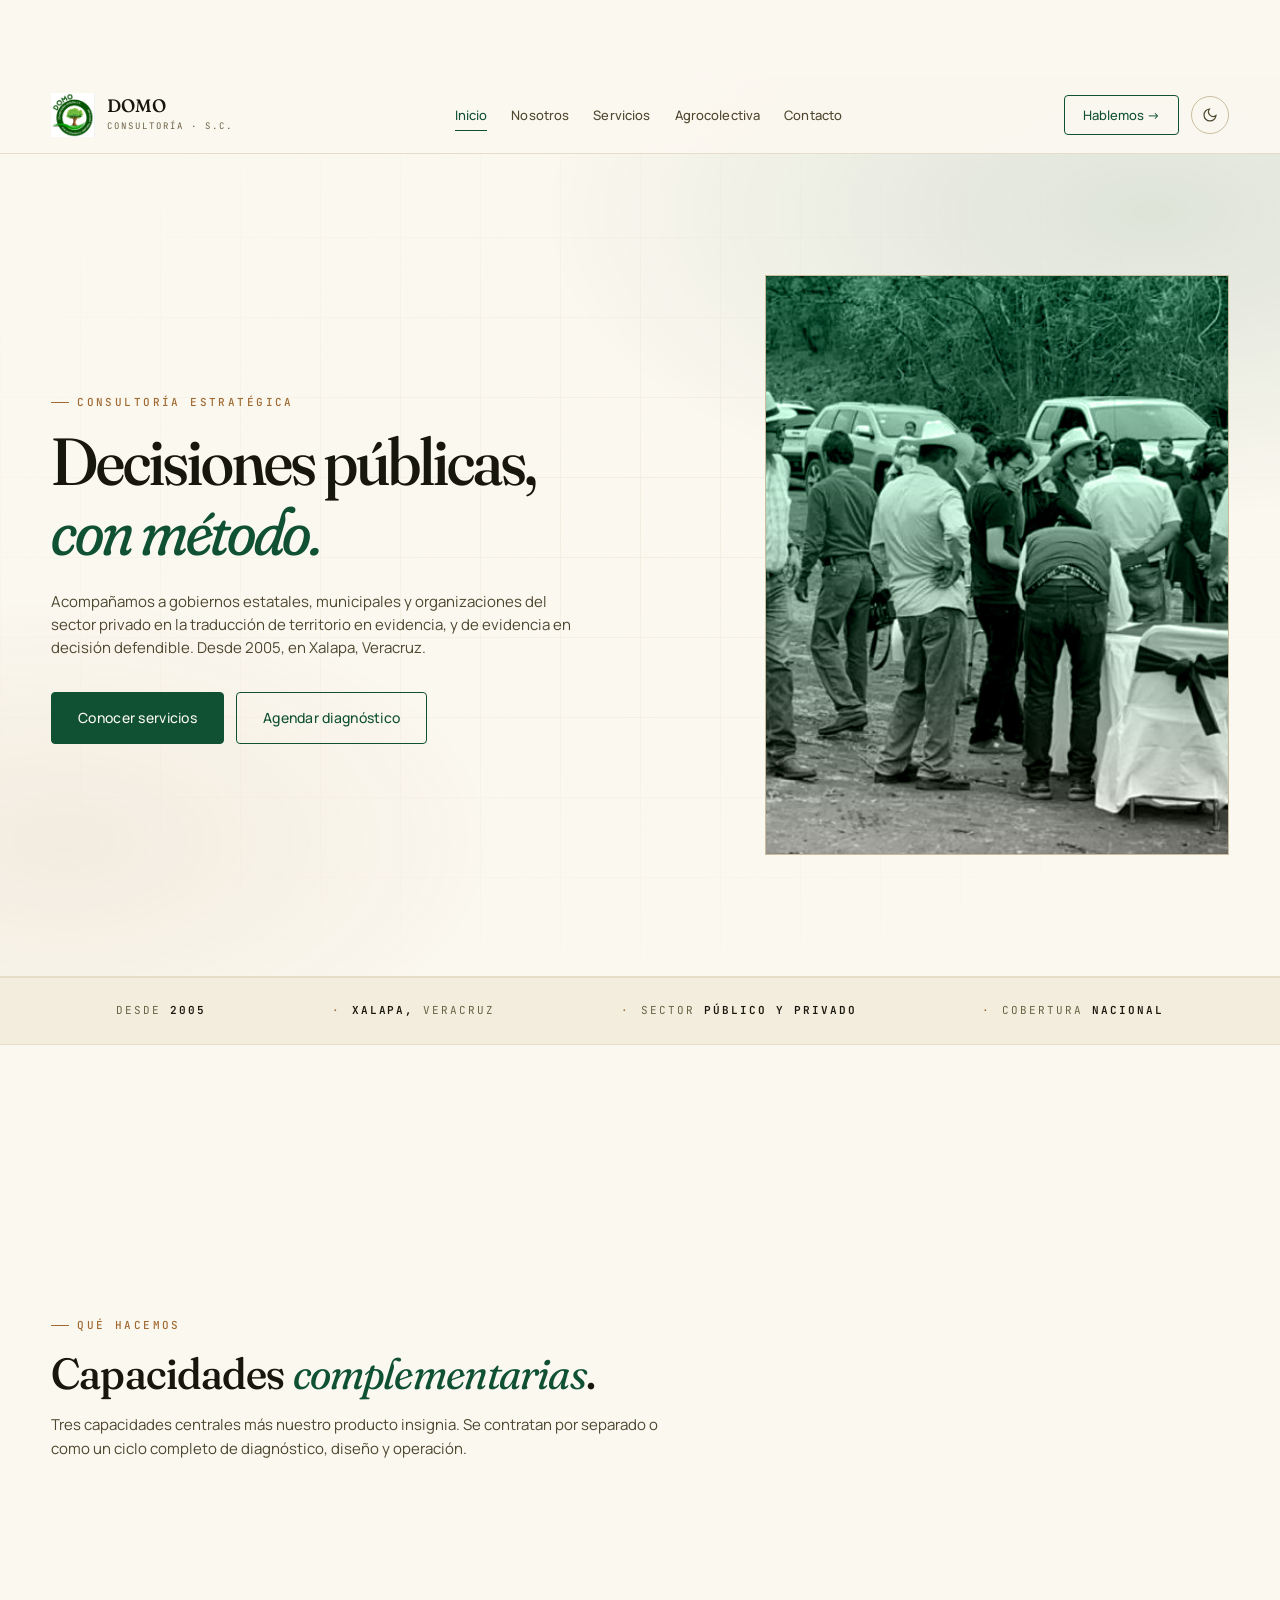
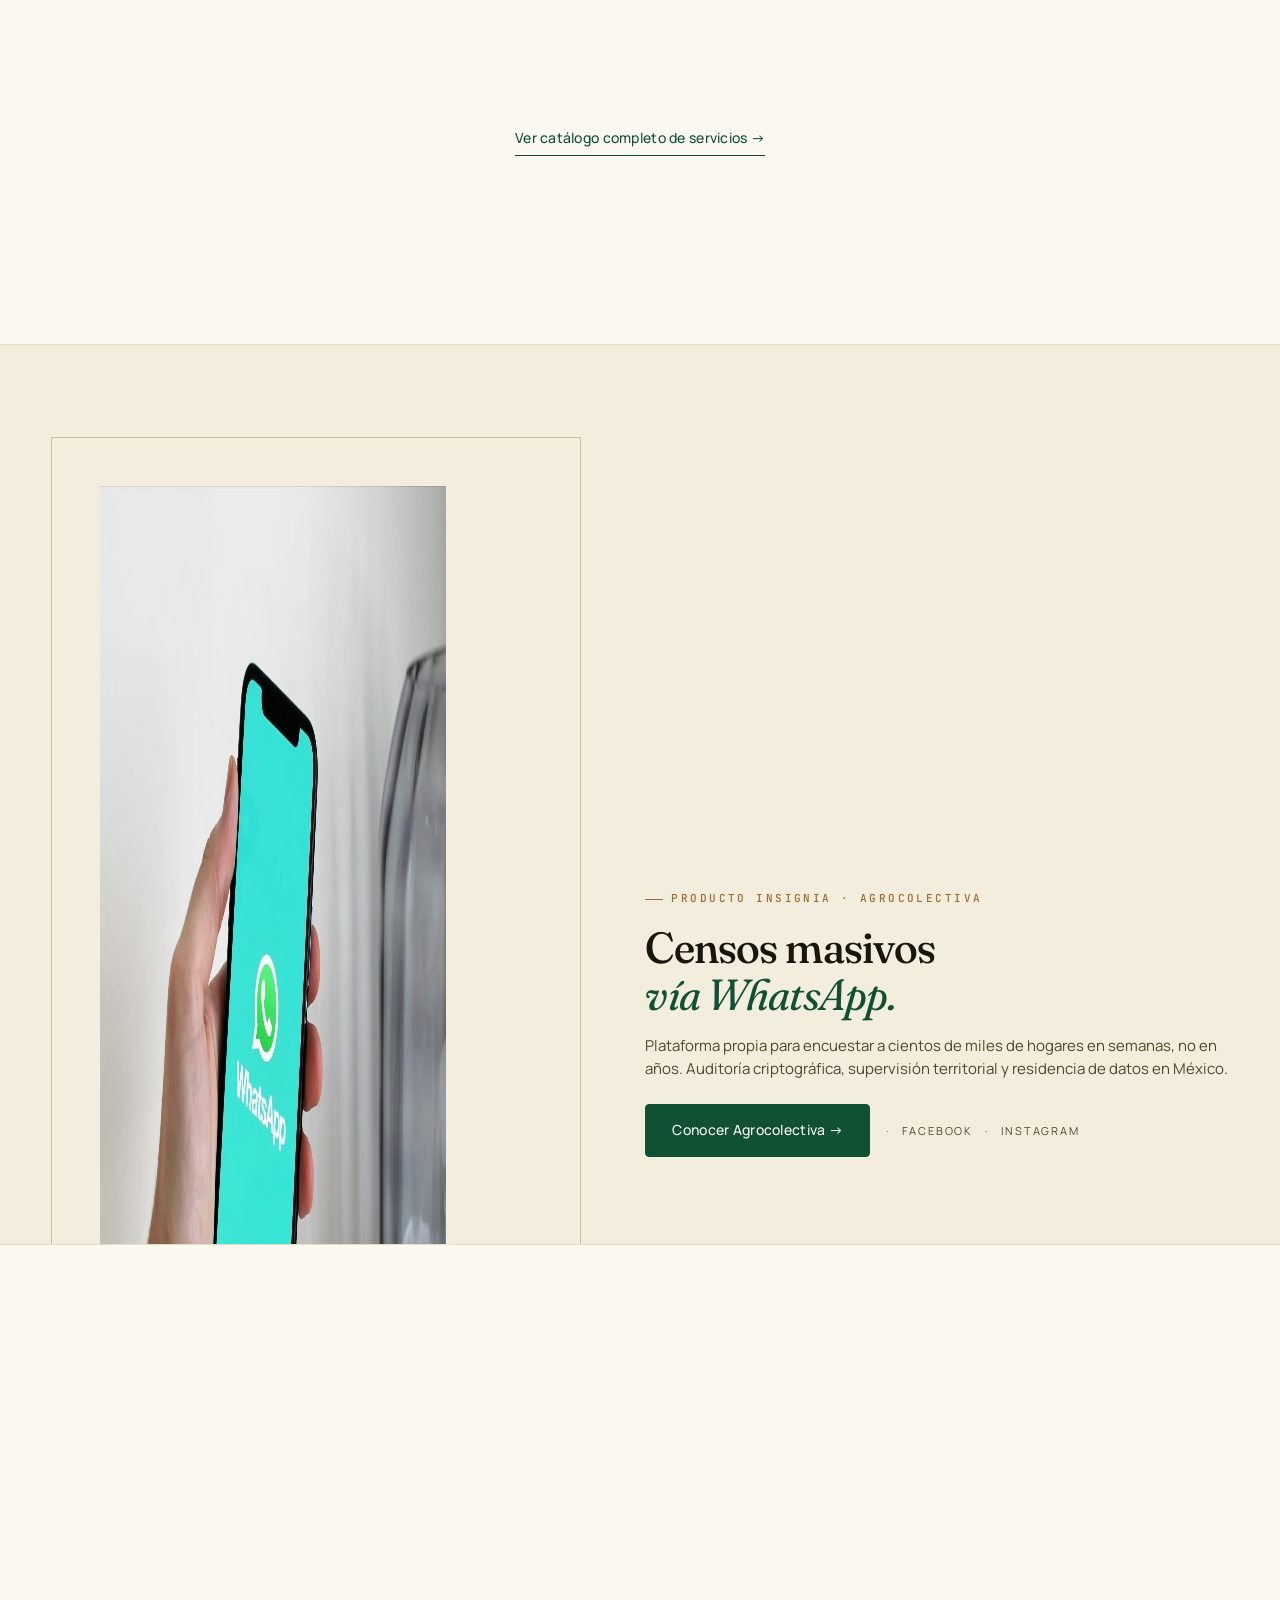
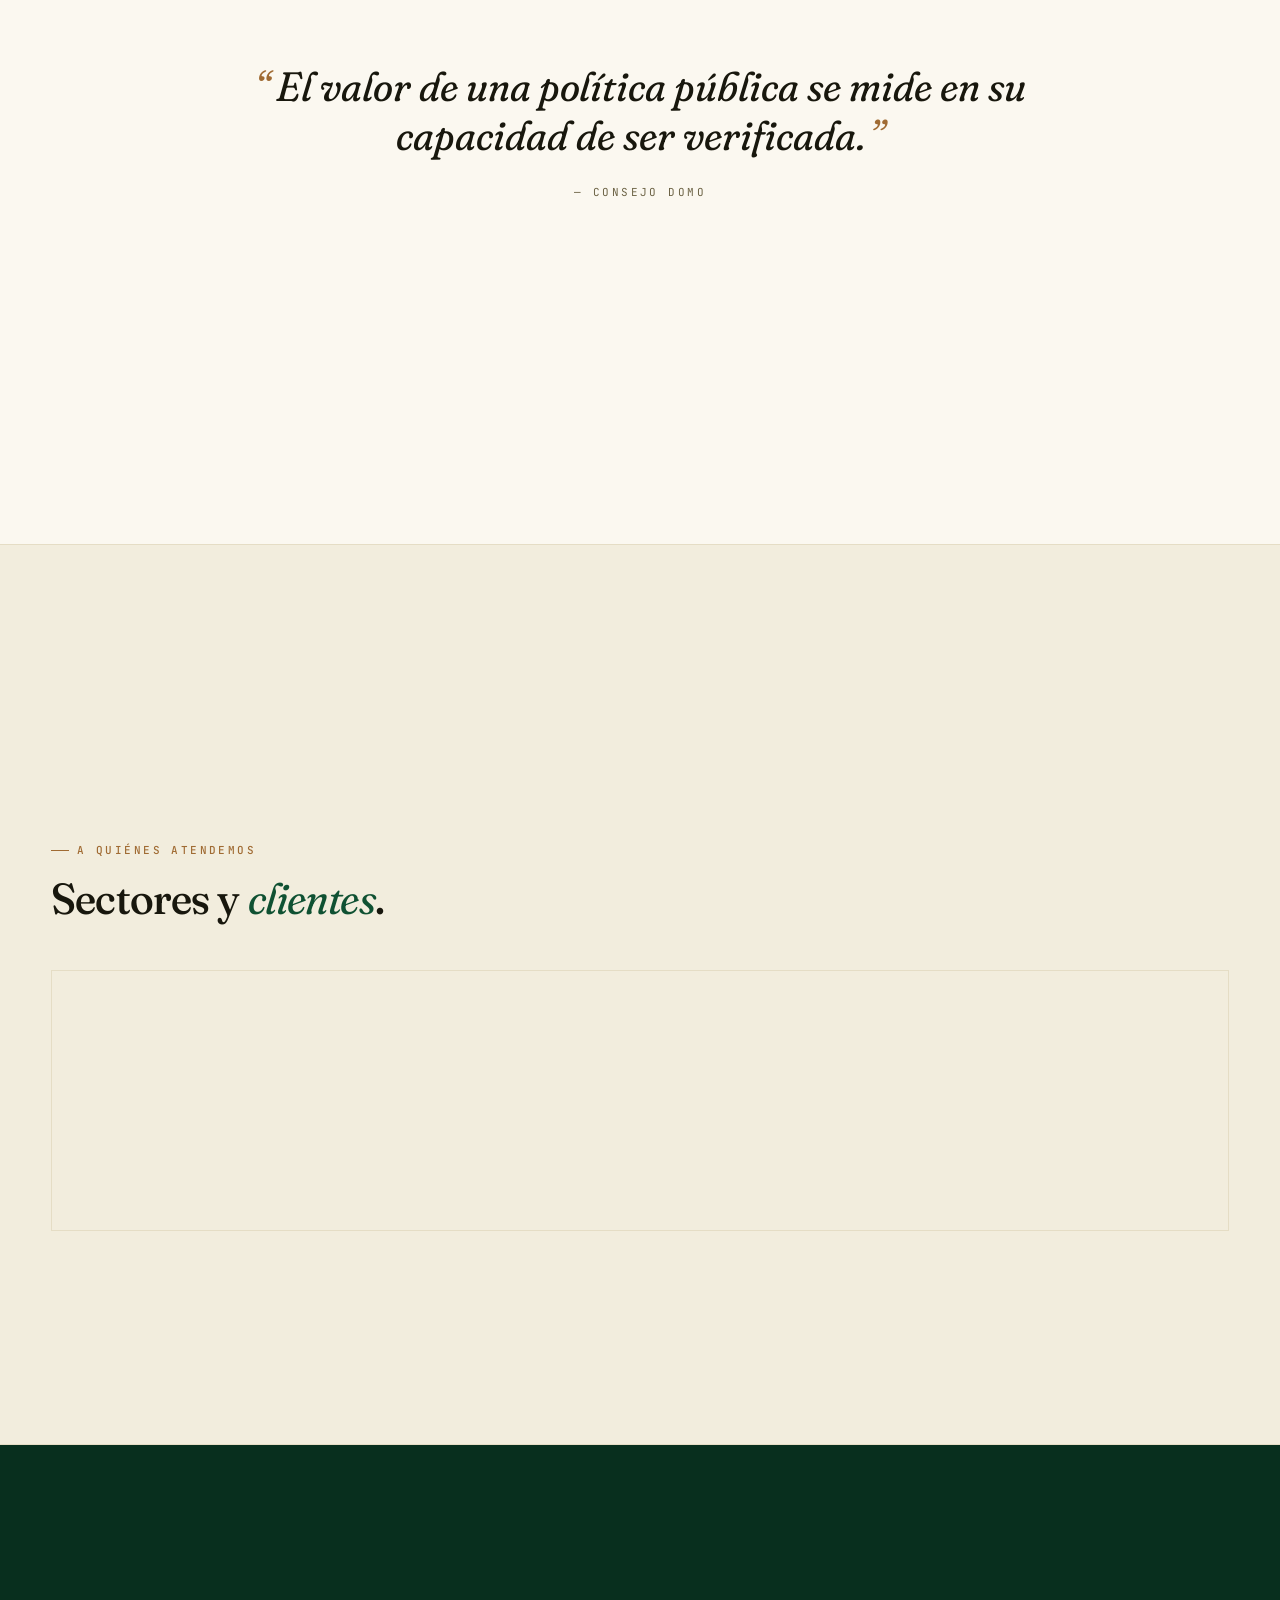
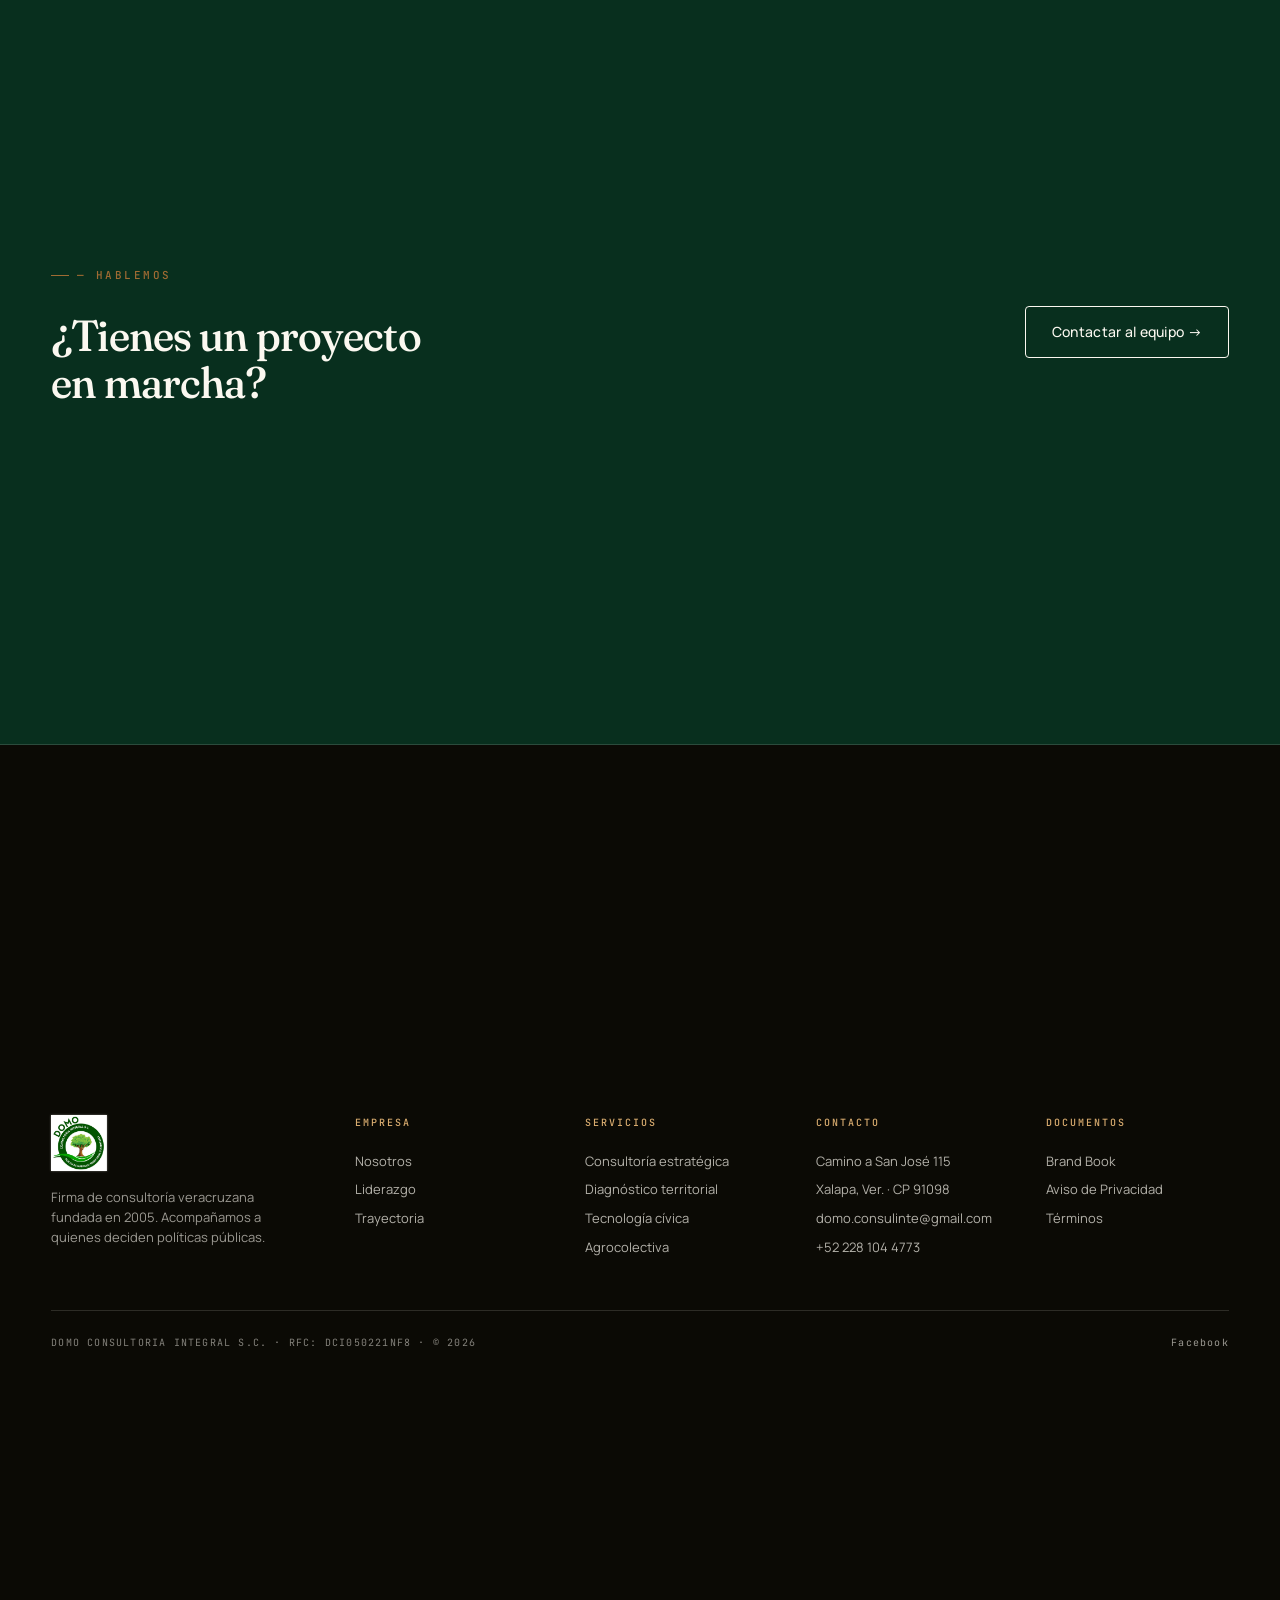
==== commit 970b4cfb: "WebP variants with JPEG fallback (-56% peso imagenes)" ====
--- a/index.html
+++ b/index.html
@@ -118,7 +118,10 @@
           </div>
         </div>
         <div class="hero__visual hero__visual--duotone reveal reveal--3">
-          <img src="./assets/photos/hero-portrait.jpg" alt="Fotografía editorial — retrato institucional" width="914" height="1600" loading="eager" />
+          <picture>
+            <source srcset="./assets/photos/inicio-hero.webp" type="image/webp">
+            <img src="./assets/photos/inicio-hero.jpg" alt="Equipo DOMO Consultoría — territorio y método" width="1600" height="1203" loading="eager" />
+          </picture>
         </div>
       </div>
     </div>
@@ -174,7 +177,10 @@
     <div class="wrap">
       <div class="featured fade-in">
         <div class="featured__visual">
-          <img src="./assets/agrocolectiva-logo.jpg" alt="Agrocolectiva — Tecnología y comunidad agrícola" width="800" height="436" />
+          <picture>
+            <source srcset="./assets/photos/inicio-censos.webp" type="image/webp">
+            <img src="./assets/photos/inicio-censos.jpg" alt="Agrocolectiva — censos masivos vía WhatsApp" width="1600" height="1067" />
+          </picture>
         </div>
         <div class="featured__copy">
           <span class="eyebrow">Producto insignia · Agrocolectiva</span>
--- a/styles.css
+++ b/styles.css
@@ -1199,8 +1199,13 @@
 
 
 /* ============================================================
-   Snap scroll cinematic + morph transitions (v2 — letterbox reveal)
+   Snap scroll + Morph cross-fade (v3 — PowerPoint Morph-inspired)
    Aplica solo cuando <body class="is-snap-page">
+
+   Key principles:
+   - Cada slide ocupa EXACTO 100dvh, jamás overflow ni scrollbar interno
+   - Contenido se reduce en tipografía para caber, no scroll interno
+   - Morph: cross-fade overlapping + sutil scale + persistence, sin blur ni clip-path
    ============================================================ */
 
 /* Snap aplicado a <html> via :has() — no rompe sticky header del body */
@@ -1210,156 +1215,146 @@
   scroll-behavior: smooth;
 }
 
-/* Cada slide ocupa todo el viewport.
-   El header sticky (76px) NO debe tapar contenido → padding-top compensa.
-   Box-sizing border-box hace que el padding se descuente del min-height. */
+/* Cada slide es EXACTAMENTE viewport completo. No scrollbar interno. */
 body.is-snap-page main > section {
   scroll-snap-align: start;
   scroll-snap-stop: normal;
-  min-height: 100dvh;
-  padding-top: calc(var(--head-height) + var(--s-5));
-  padding-bottom: var(--s-7);
+  height: 100dvh;
+  max-height: 100dvh;
+  padding-top: calc(var(--head-height) + var(--s-4));
+  padding-bottom: var(--s-4);
   box-sizing: border-box;
   display: flex;
   flex-direction: column;
   justify-content: center;
   position: relative;
-  overflow: hidden;  /* contiene los efectos de clip-path */
-}
-
-/* Hero ya tenía flexbox propio; mantén overflow visible para visual decorations */
-body.is-snap-page .hero {
-  padding-top: calc(var(--head-height) + var(--s-5));
-  padding-bottom: var(--s-7);
-}
-
-/* Strip (la barra fina de credibilidad) NO debe ser slide propia — colapsa con la siguiente */
+  overflow: hidden;
+}
+
+/* Strip de credibilidad: no es slide propia */
 body.is-snap-page .strip {
   scroll-snap-align: none;
+  height: auto;
   min-height: 0;
+  max-height: none;
   padding-block: var(--s-5);
   flex: 0 0 auto;
 }
 
-/* Footer snap-aligned, última slide */
+/* Footer slide-aligned con misma regla */
 body.is-snap-page .foot {
   scroll-snap-align: start;
   scroll-snap-stop: normal;
-  min-height: 100dvh;
-  padding-top: calc(var(--head-height) + var(--s-7));
-  padding-bottom: var(--s-7);
+  height: 100dvh;
+  max-height: 100dvh;
+  padding-top: calc(var(--head-height) + var(--s-5));
+  padding-bottom: var(--s-5);
   box-sizing: border-box;
   display: flex;
   flex-direction: column;
   justify-content: center;
-}
-
-/* Si el contenido excede el viewport, scroll interno suave dentro de la slide */
-body.is-snap-page main > section > .wrap {
+  overflow: hidden;
+}
+
+/* Wrap interno: SIN scroll bar nunca */
+body.is-snap-page main > section > .wrap,
+body.is-snap-page .foot > .wrap {
+  width: 100%;
+  overflow: visible;
   max-height: 100%;
-  overflow-y: auto;
-  overflow-x: hidden;
-  scrollbar-width: thin;
-  scrollbar-color: var(--line-strong) transparent;
-}
-body.is-snap-page main > section > .wrap::-webkit-scrollbar { width: 6px; }
-body.is-snap-page main > section > .wrap::-webkit-scrollbar-thumb { background: var(--line-strong); border-radius: 3px; }
+}
+
+/* Compactar tipografía y spacing en snap slides para que TODO quepa */
+body.is-snap-page main > section .h1 {
+  font-size: clamp(38px, 5.2vw, 72px);
+  line-height: 1.04;
+}
+body.is-snap-page main > section .h2 {
+  font-size: clamp(28px, 3.4vw, 48px);
+  line-height: 1.08;
+}
+body.is-snap-page main > section .h3 {
+  font-size: clamp(20px, 1.8vw, 26px);
+}
+body.is-snap-page main > section .hero__lead,
+body.is-snap-page main > section .lead {
+  font-size: clamp(15px, 1.1vw, 17px);
+  line-height: 1.55;
+}
 
 /* =========================================================
-   MORPH v2 — Cinematic letterbox reveal con depth & focus
+   MORPH v3 — Cross-fade overlap (PowerPoint Morph-inspired)
+   Sin blur, sin clip-path, sin filtros agresivos.
+   Solo opacity + sutil scale, dando ilusión de "shape persistence"
+   y continuidad fluida entre slides.
    ========================================================= */
 @supports (animation-timeline: view()) {
 
-  /* La slide misma: clip-path reveal + scale + brightness/saturate sweep */
-  body.is-snap-page main > section {
-    animation: slide-cinematic-reveal linear both;
+  /* La slide entera: cross-fade con scale muy sutil */
+  body.is-snap-page main > section,
+  body.is-snap-page .foot {
+    animation:
+      morph-enter linear both,
+      morph-exit linear both;
+    animation-timeline: view(), view();
+    animation-range:
+      entry 0% cover 40%,
+      exit 50% exit 100%;
+  }
+
+  @keyframes morph-enter {
+    0%   { opacity: 0; transform: scale(0.985); }
+    100% { opacity: 1; transform: scale(1); }
+  }
+
+  @keyframes morph-exit {
+    0%   { opacity: 1; transform: scale(1); }
+    100% { opacity: 0; transform: scale(1.015); }
+  }
+
+  /* Content interno: smooth translateY (no blur) */
+  body.is-snap-page main > section > .wrap {
+    animation: content-morph linear both;
     animation-timeline: view();
     animation-range: entry 0% cover 35%;
   }
 
-  @keyframes slide-cinematic-reveal {
-    0% {
-      opacity: 0;
-      transform: scale(0.88) translateY(64px);
-      clip-path: inset(18% 4% 18% 4% round 32px);
-      filter: brightness(0.6) saturate(0.5) blur(2px);
-    }
-    50% {
-      opacity: 1;
-      clip-path: inset(6% 1.5% 6% 1.5% round 14px);
-      filter: brightness(0.9) saturate(0.9) blur(0);
-    }
-    100% {
-      opacity: 1;
-      transform: scale(1) translateY(0);
-      clip-path: inset(0 0 0 0 round 0);
-      filter: brightness(1) saturate(1) blur(0);
-    }
-  }
-
-  /* El contenido (.wrap) se parallax-eea verticalmente respecto a su slide */
-  body.is-snap-page main > section > .wrap {
-    animation: slide-content-parallax linear both;
-    animation-timeline: view();
-    animation-range: entry 0% cover 50%;
-  }
-
-  @keyframes slide-content-parallax {
-    0%   { opacity: 0; transform: translateY(80px); }
-    60%  { opacity: 1; }
+  @keyframes content-morph {
+    0%   { opacity: 0; transform: translateY(24px); }
     100% { opacity: 1; transform: translateY(0); }
   }
-
-  /* Exit: la slide saliente se va con leve fade + push hacia arriba */
-  body.is-snap-page main > section {
-    animation:
-      slide-cinematic-reveal linear both,
-      slide-cinematic-exit linear both;
-    animation-timeline: view(), view();
-    animation-range: entry 0% cover 35%, exit 30% exit 100%;
-  }
-
-  @keyframes slide-cinematic-exit {
-    0%   { transform: scale(1) translateY(0); filter: brightness(1); }
-    100% { transform: scale(0.94) translateY(-32px); filter: brightness(0.5) saturate(0.6); opacity: 0.35; }
-  }
-
-  /* Footer: morph propio más sobrio */
-  body.is-snap-page .foot {
-    animation: slide-cinematic-reveal linear both;
-    animation-timeline: view();
-    animation-range: entry 0% cover 30%;
-  }
-}
-
-/* Fallback para browsers sin scroll-driven animations */
+}
+
+/* Fallback */
 @supports not (animation-timeline: view()) {
   body.is-snap-page main > section {
     transition:
-      opacity 700ms var(--ease-out),
-      transform 700ms var(--ease-out),
-      filter 700ms var(--ease-out);
-  }
-}
-
-/* Mobile: snap proximity (más suave con address bar dinámica) */
+      opacity 600ms var(--ease-out),
+      transform 600ms var(--ease-out);
+  }
+}
+
+/* Mobile: snap proximity (address bar friendly) */
 @media (max-width: 768px) {
   html:has(body.is-snap-page) {
     scroll-snap-type: y proximity;
   }
   body.is-snap-page main > section {
-    padding-top: calc(var(--head-height) + var(--s-4));
-    padding-bottom: var(--s-5);
-  }
-}
-
-/* prefers-reduced-motion: sin animaciones ni snap */
+    padding-top: calc(var(--head-height) + var(--s-3));
+    padding-bottom: var(--s-3);
+  }
+  body.is-snap-page main > section .h1 { font-size: clamp(32px, 8vw, 44px); }
+  body.is-snap-page main > section .h2 { font-size: clamp(24px, 6vw, 32px); }
+}
+
+/* prefers-reduced-motion */
 @media (prefers-reduced-motion: reduce) {
   html:has(body.is-snap-page) {
     scroll-snap-type: none;
     scroll-behavior: auto;
   }
-  body.is-snap-page main > section {
+  body.is-snap-page main > section,
+  body.is-snap-page .foot {
     animation: none;
   }
   body.is-snap-page main > section > .wrap {
@@ -1414,9 +1409,8 @@
   }
 
   @keyframes card-stagger-reveal {
-    0%   { opacity: 0; transform: translateY(56px) scale(0.94); filter: blur(8px); }
-    60%  { opacity: 1; }
-    100% { opacity: 1; transform: translateY(0)    scale(1);    filter: blur(0); }
+    0%   { opacity: 0; transform: translateY(28px); }
+    100% { opacity: 1; transform: translateY(0); }
   }
 
   body.is-snap-page .caps > .cap:nth-child(1),
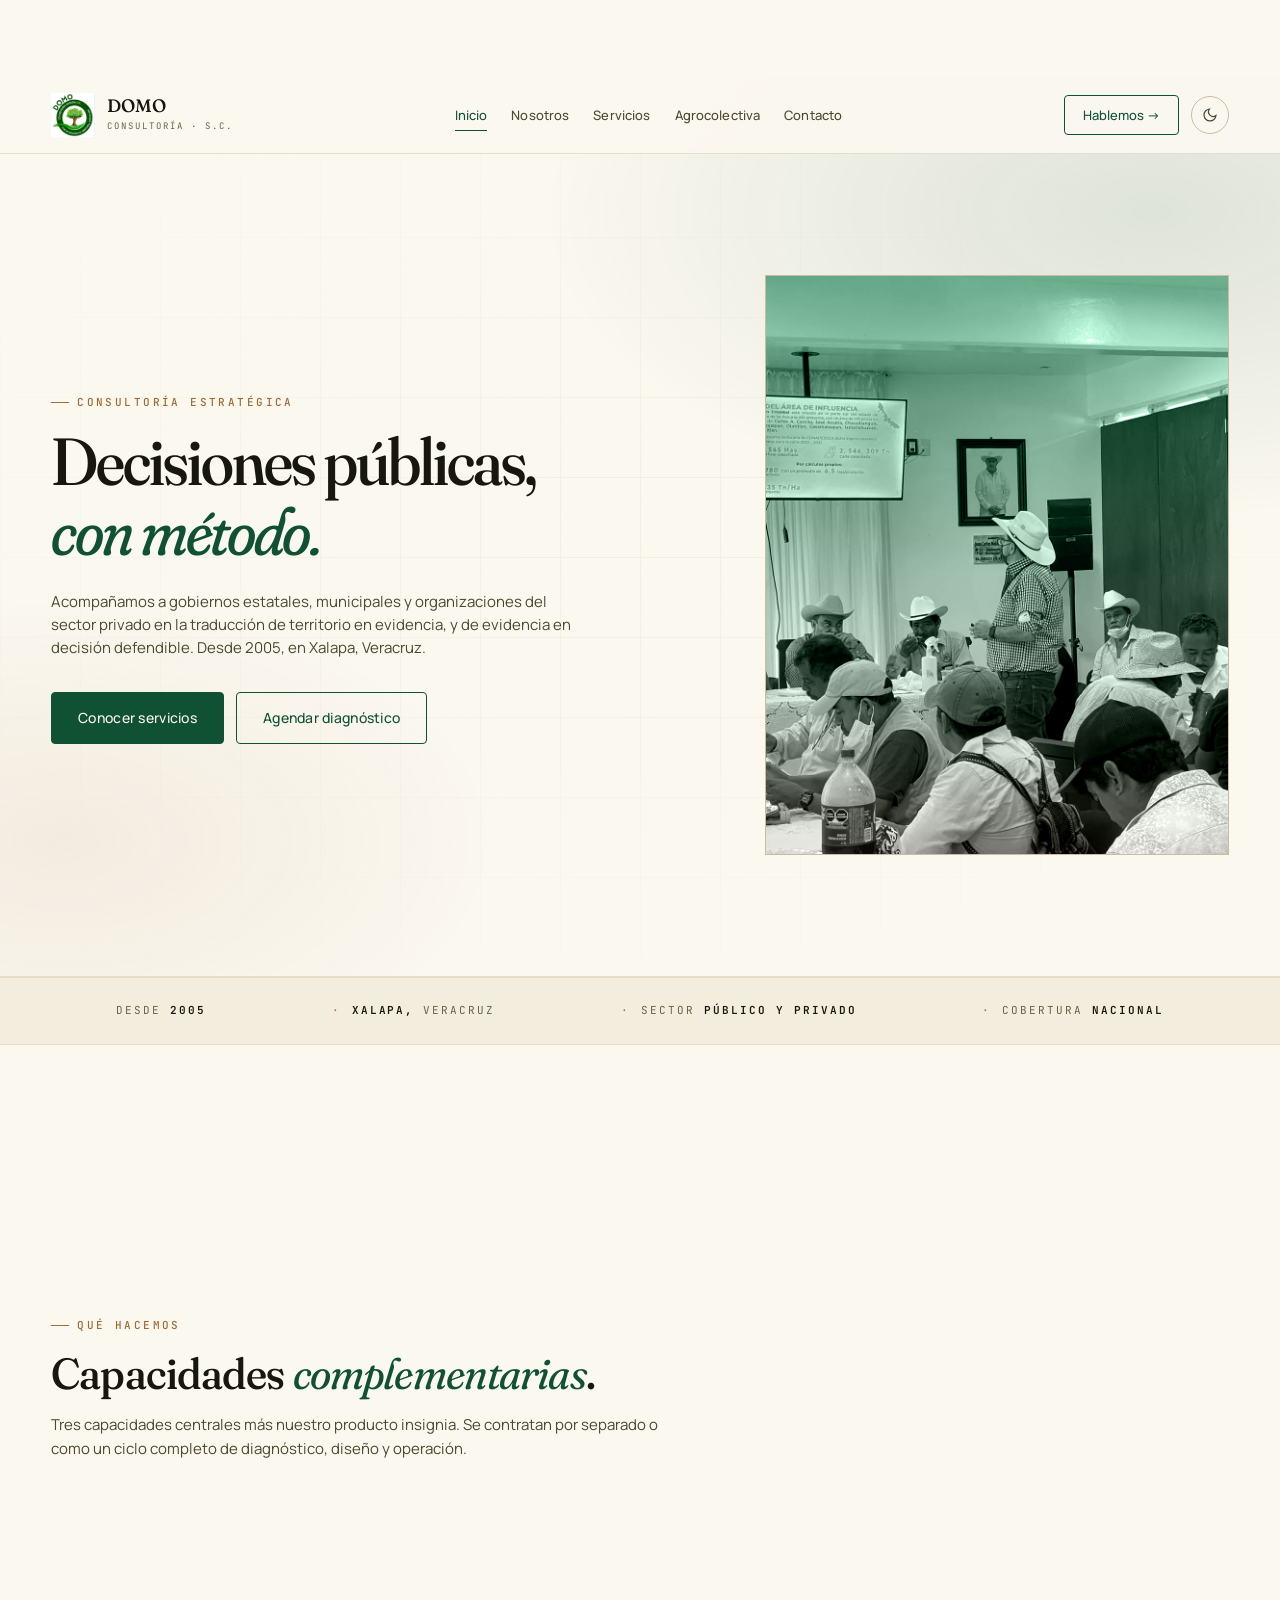
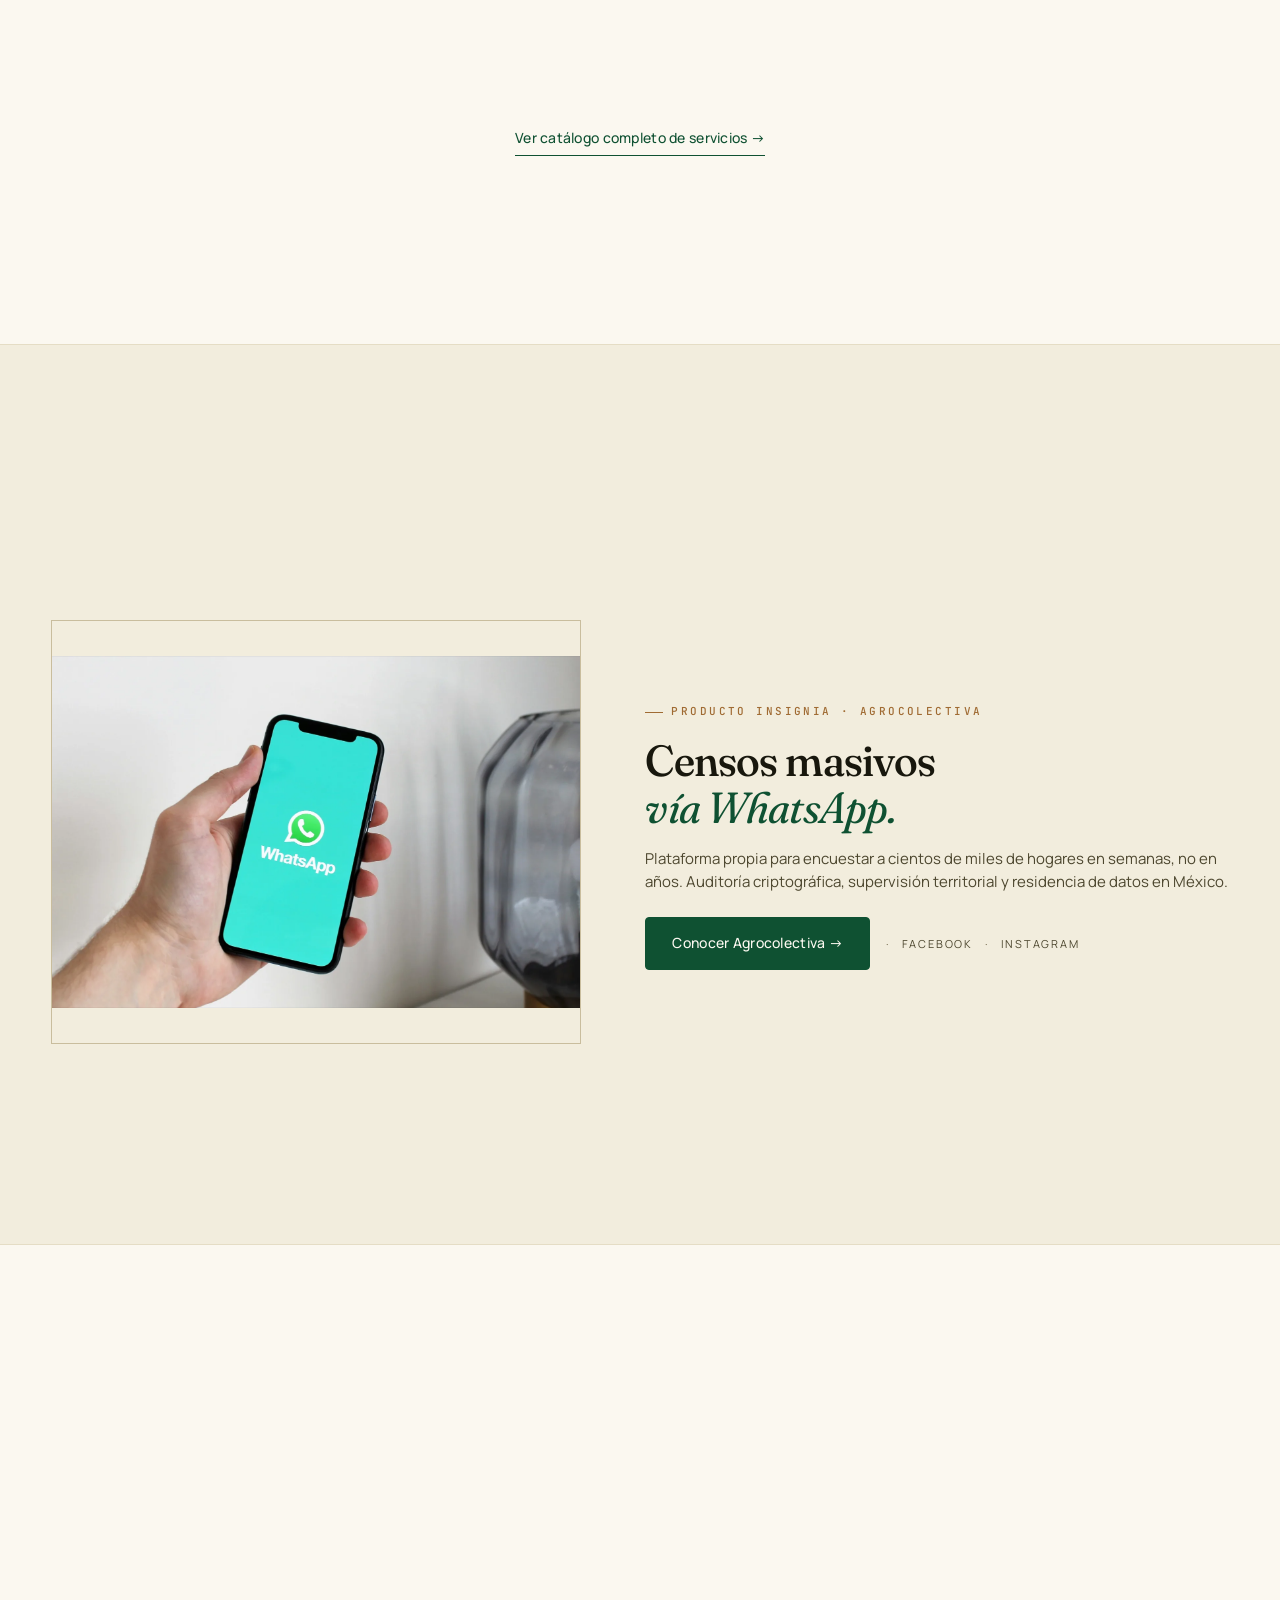
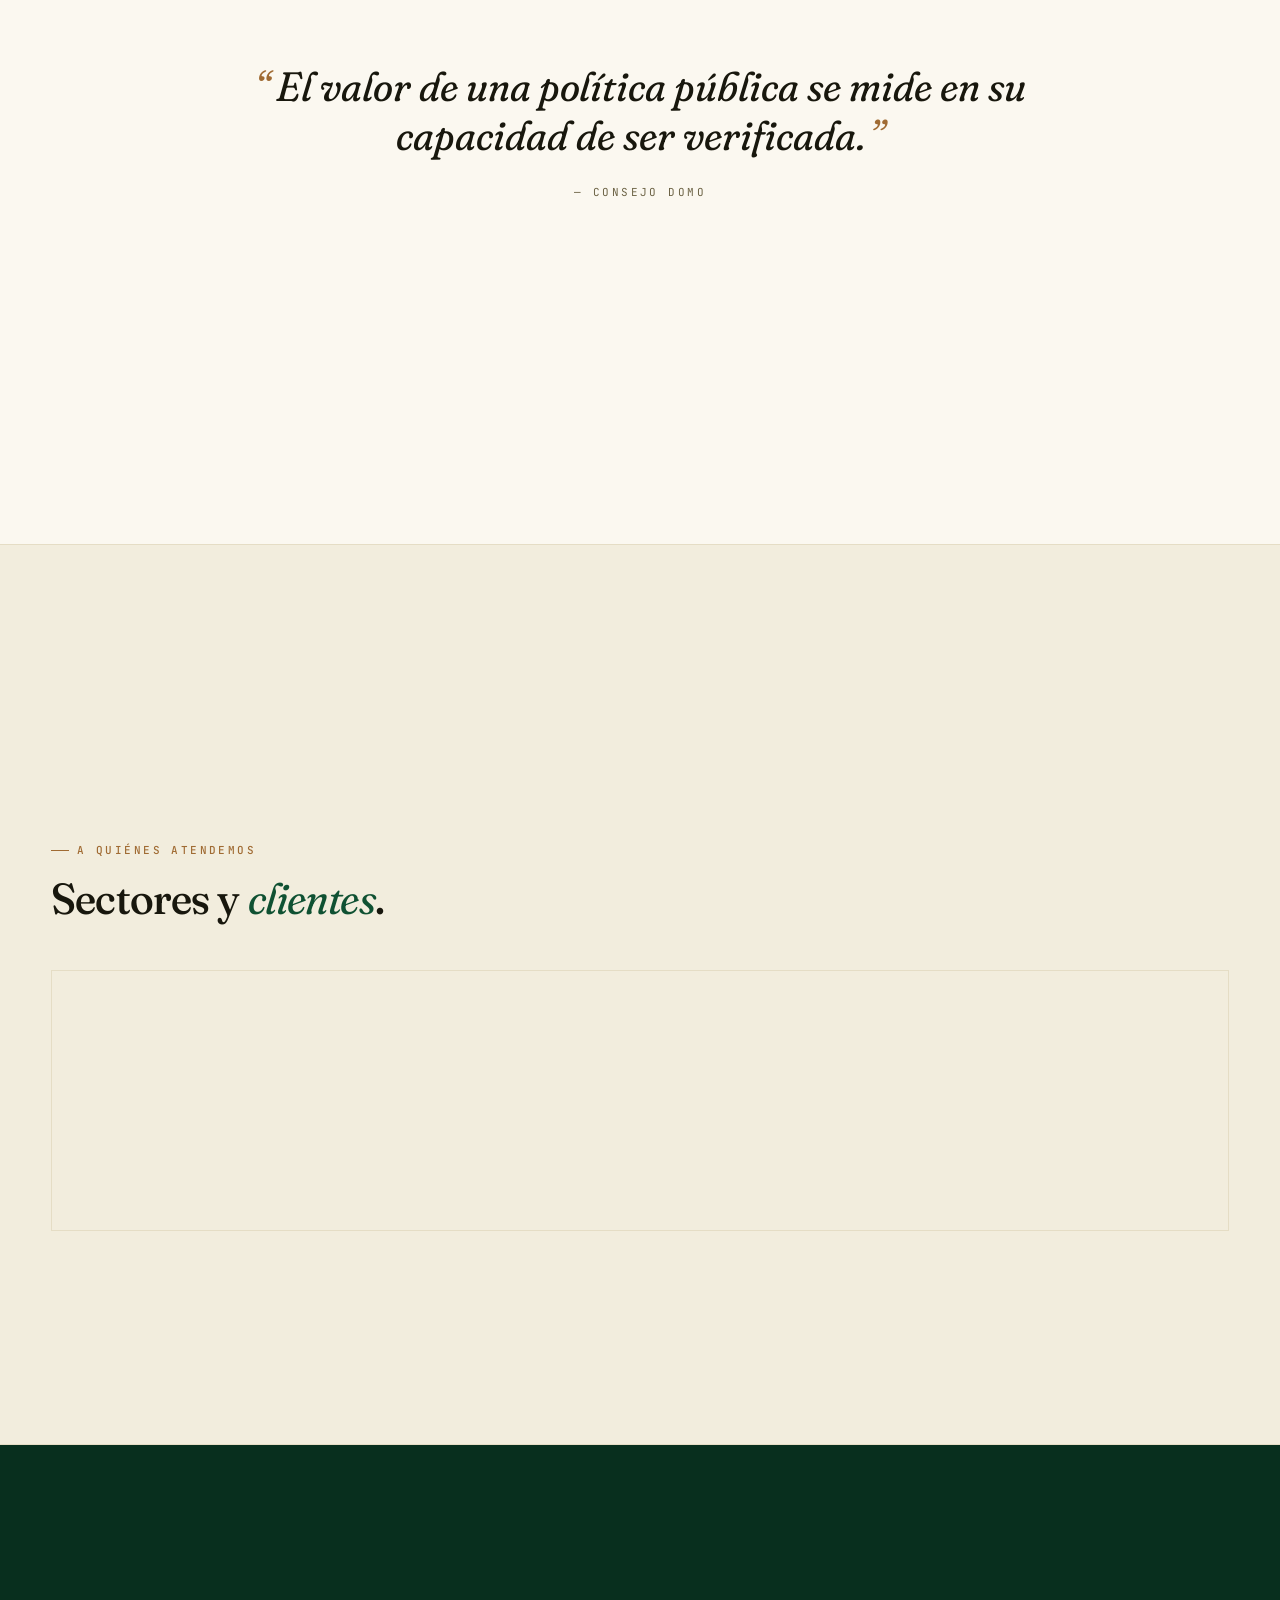
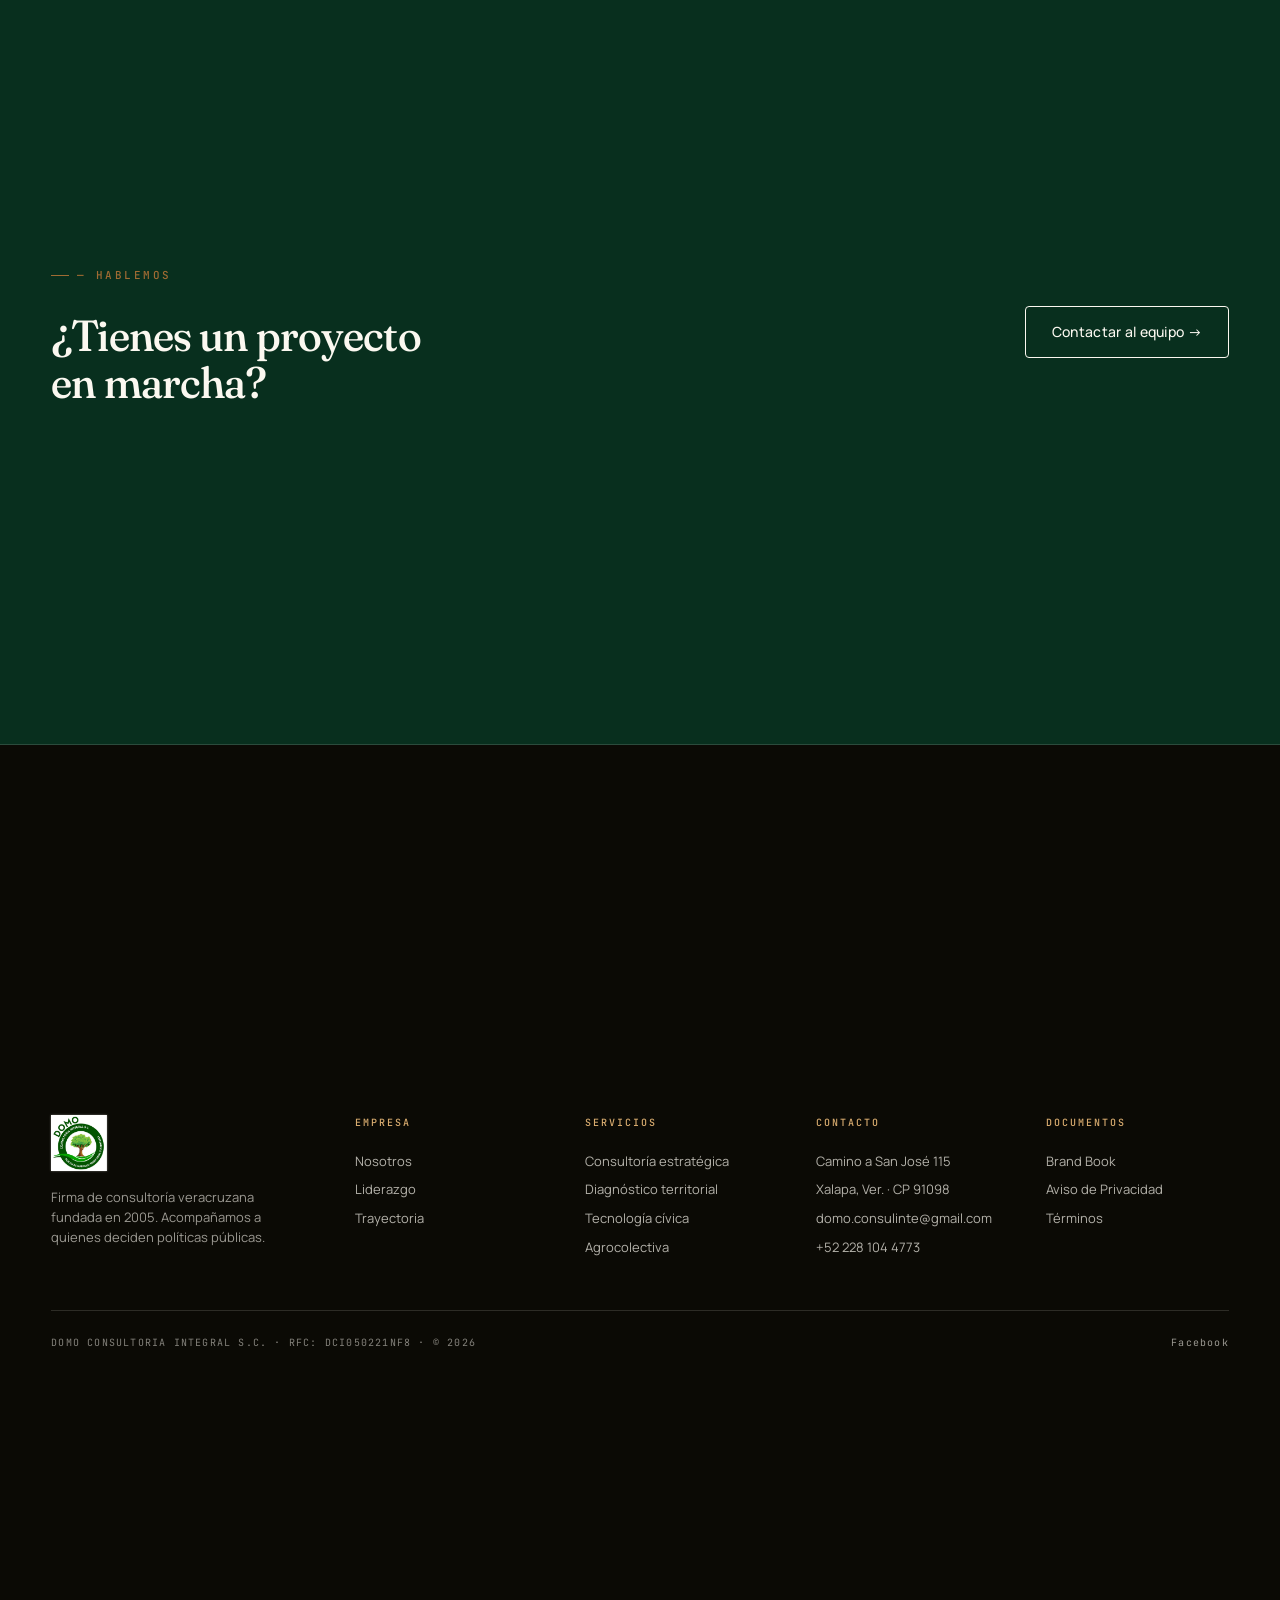
==== commit 6f89870f: "Update inicio-hero image (new from user, 1600x1200, JPG 331KB / WebP 184KB)" ====
--- a/index.html
+++ b/index.html
@@ -120,7 +120,7 @@
         <div class="hero__visual hero__visual--duotone reveal reveal--3">
           <picture>
             <source srcset="./assets/photos/inicio-hero.webp" type="image/webp">
-            <img src="./assets/photos/inicio-hero.jpg" alt="Equipo DOMO Consultoría — territorio y método" width="1600" height="1203" loading="eager" />
+            <img src="./assets/photos/inicio-hero.jpg" alt="Equipo DOMO Consultoría — territorio y método" width="1600" height="1200" loading="eager" />
           </picture>
         </div>
       </div>
--- a/styles.css
+++ b/styles.css
@@ -546,9 +546,25 @@
   border: 1px solid var(--line-strong);
   background: var(--surface);
   display: flex; align-items: center; justify-content: center;
-  padding: var(--s-7);
-}
-.featured__visual img { max-width: 80%; max-height: 80%; }
+  padding: 0;
+  overflow: hidden;
+  min-height: 0;
+  max-height: 70vh;
+}
+.featured__visual picture {
+  width: 100%;
+  height: 100%;
+  display: flex;
+  align-items: center;
+  justify-content: center;
+}
+.featured__visual img {
+  width: 100%;
+  height: 100%;
+  display: block;
+  object-fit: contain;
+  object-position: center;
+}
 .featured__copy h2 { margin-bottom: var(--s-4); }
 .featured__copy p { margin-bottom: var(--s-5); }
 
@@ -931,6 +947,13 @@
   border: 1px solid var(--line-strong);
   position: relative;
   overflow: hidden;
+  min-height: 0;
+  max-height: 70vh;
+}
+.service__visual picture {
+  display: block;
+  width: 100%;
+  height: 100%;
 }
 .service__visual img {
   width: 100%; height: 100%; object-fit: cover;
@@ -942,6 +965,7 @@
 .service__visual--duotone img {
   mix-blend-mode: luminosity;
   filter: grayscale(1) contrast(1.05);
+  object-position: left center;
 }
 .service__visual--brand img {
   filter: sepia(0.5) hue-rotate(70deg) saturate(0.85) contrast(1);
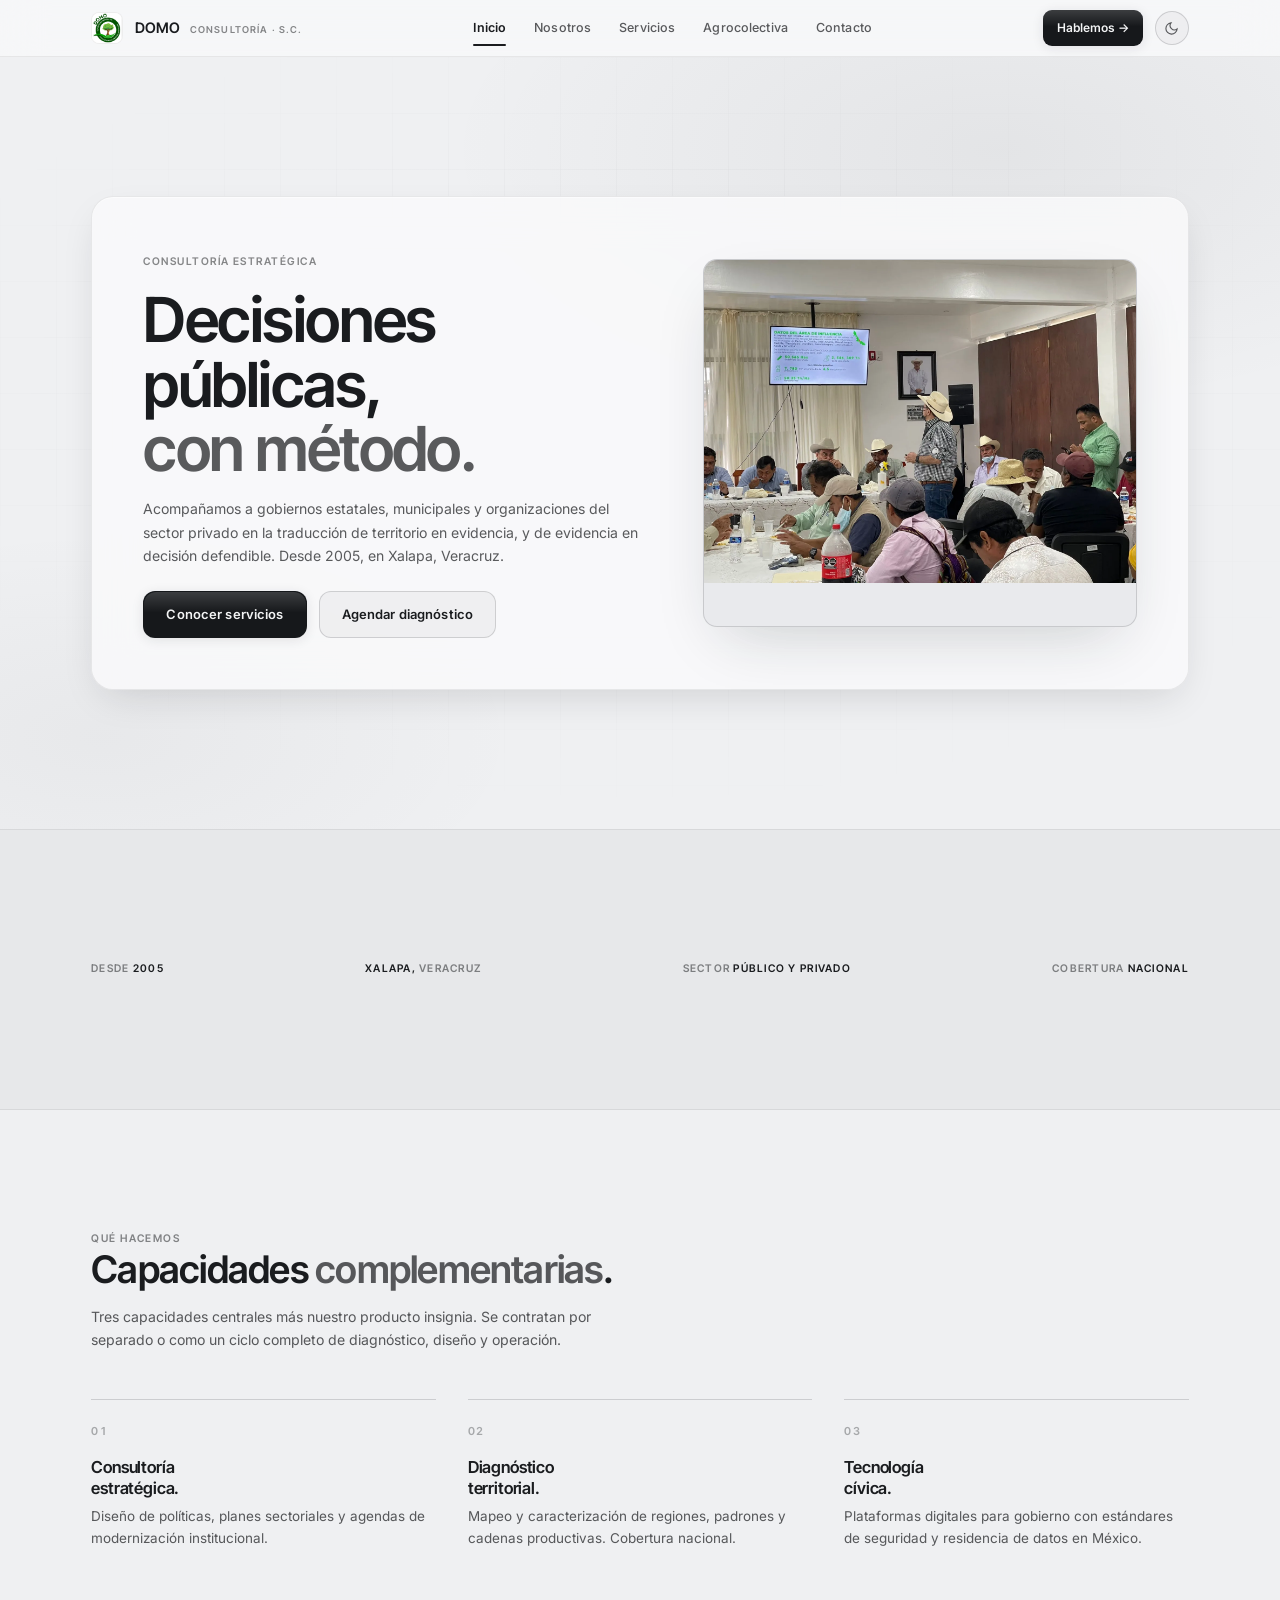
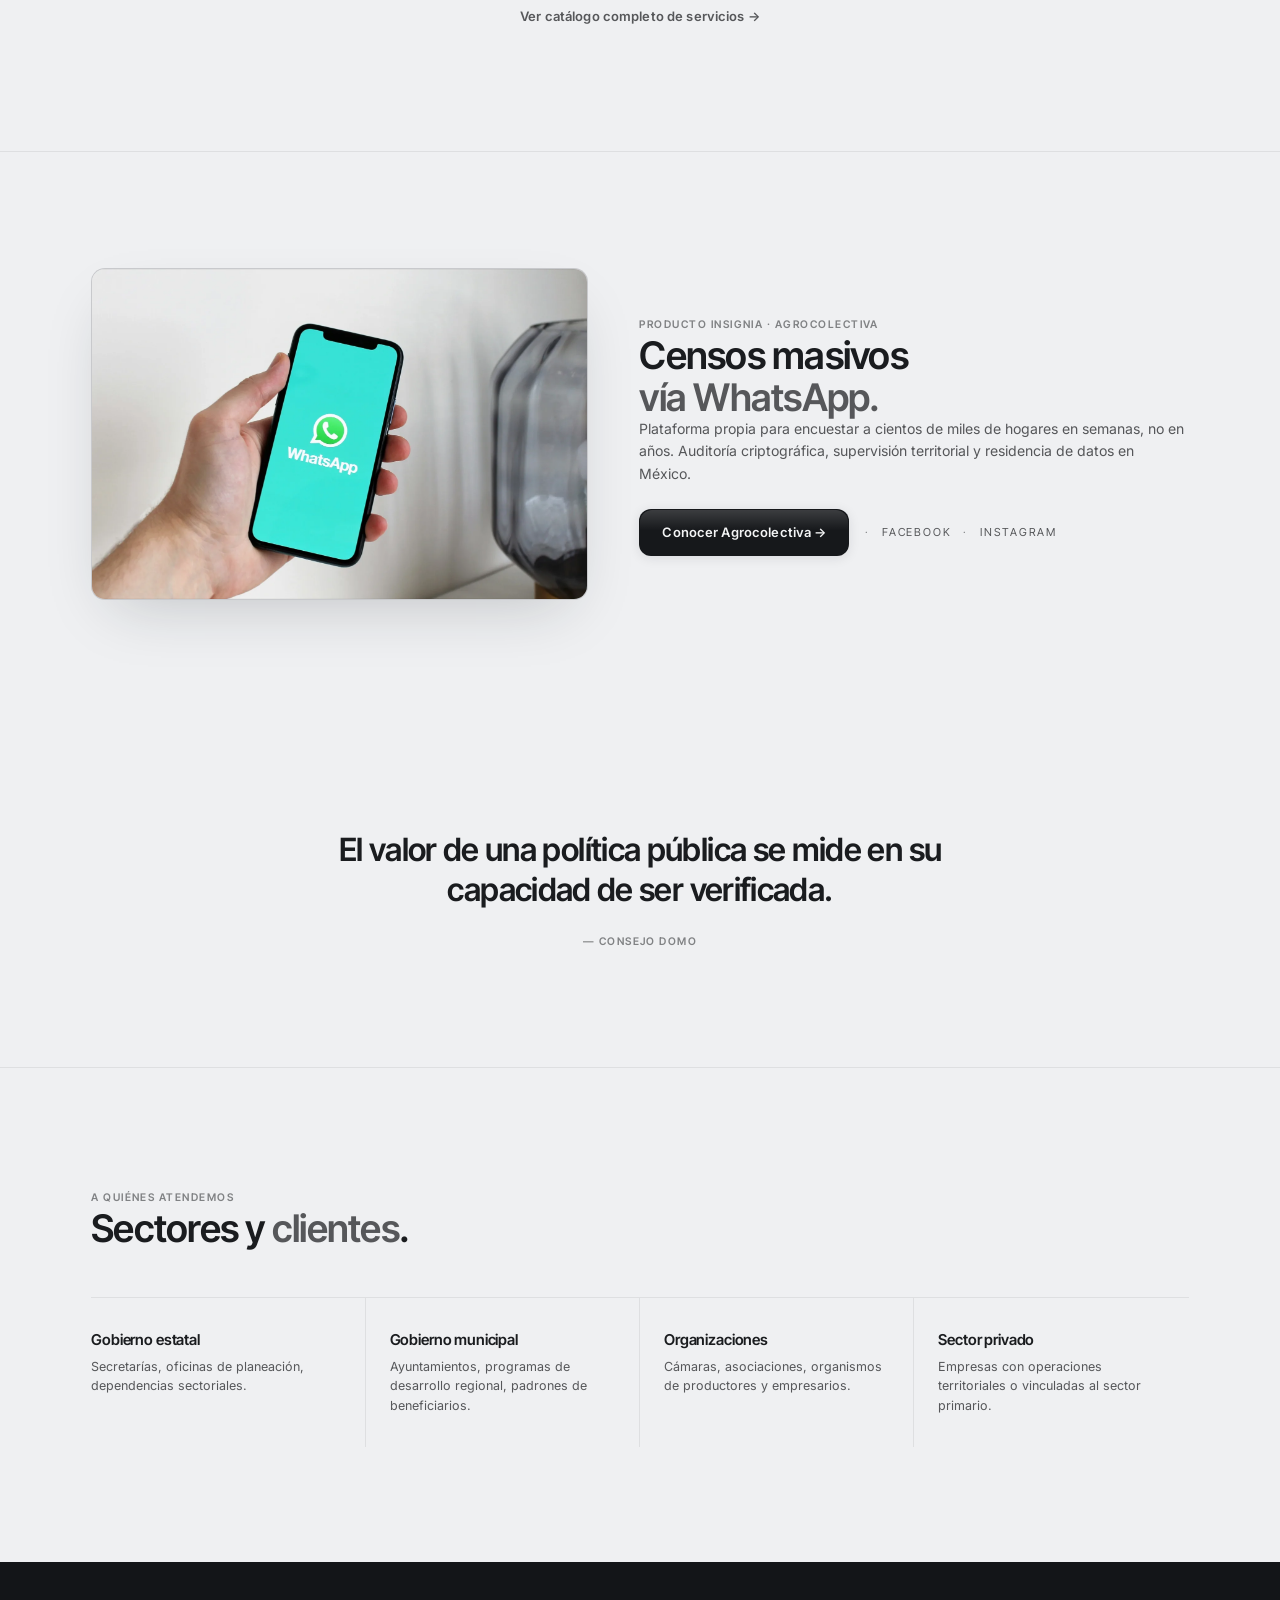
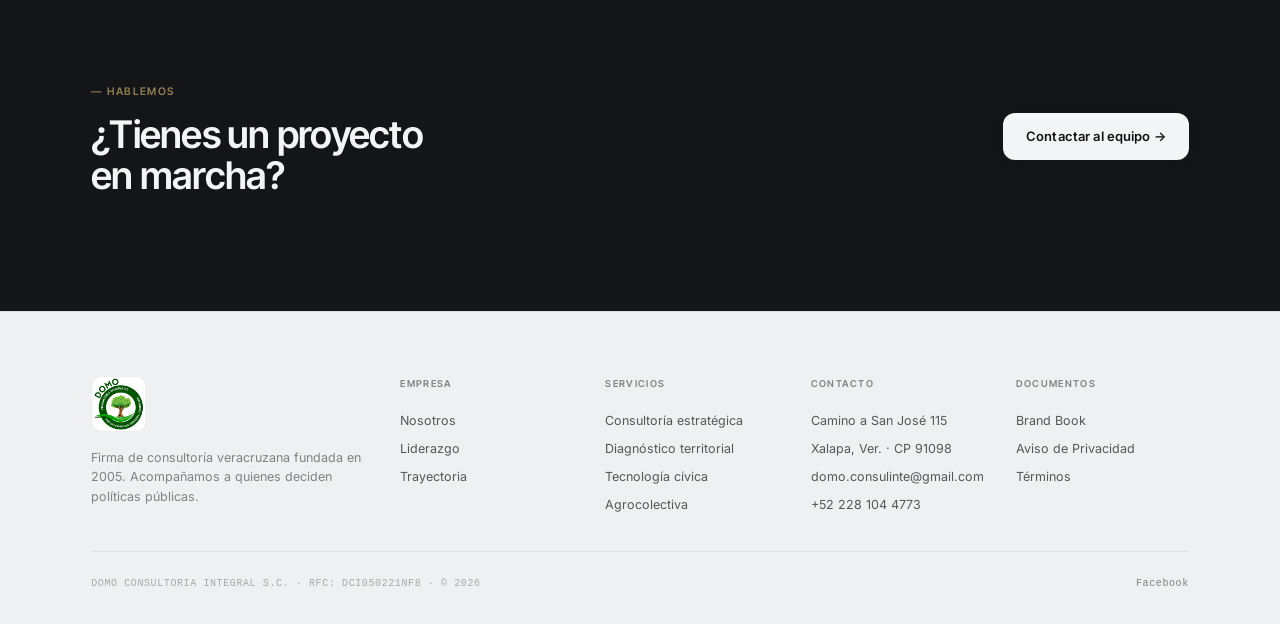
==== commit 3451918f: "redesign: sitio completo con lenguaje Monocromo Tenue / Glass Rediseño visual de las 7 páginas + 404" ====
--- a/index.html
+++ b/index.html
@@ -8,6 +8,7 @@
 <meta name="description" content="Firma de consultoría veracruzana fundada en 2005. Acompañamos a gobiernos y organizaciones en diagnóstico territorial, política pública y censos masivos." />
 <meta name="author" content="DOMO Consultoría Integral S.C." />
 <link rel="canonical" href="https://www.domoci.com.mx/" />
+<meta name="facebook-domain-verification" content="4c78le7h9ljhzb89u2l6t71icmollp" />
 <meta property="og:type" content="website" />
 <meta property="og:site_name" content="DOMO Consultoría Integral S.C." />
 <meta property="og:title" content="DOMO Consultoría Integral S.C. — Decisiones públicas, con método." />
@@ -16,14 +17,14 @@
 <meta property="og:locale" content="es_MX" />
 <link rel="preconnect" href="https://fonts.googleapis.com" />
 <link rel="preconnect" href="https://fonts.gstatic.com" crossorigin />
-<link href="https://fonts.googleapis.com/css2?family=Fraunces:opsz,wght,SOFT@9..144,400..700,0..100&family=JetBrains+Mono:wght@300..700&family=Manrope:wght@300..700&display=swap" rel="stylesheet" />
+<link href="https://fonts.googleapis.com/css2?family=Inter:wght@400;500;600&family=Inter+Tight:wght@500;600;700&display=swap" rel="stylesheet" />
 <link rel="stylesheet" href="./styles.css" />
 <link rel="icon" type="image/x-icon" href="./favicon.ico" />
 <link rel="icon" type="image/png" sizes="16x16" href="./favicon-16.png" />
 <link rel="icon" type="image/png" sizes="32x32" href="./favicon-32.png" />
 <link rel="apple-touch-icon" sizes="180x180" href="./apple-touch-icon.png" />
 <link rel="manifest" href="./manifest.webmanifest" />
-<meta name="theme-color" content="#0F5132" />
+<meta name="theme-color" content="#eff0f2" />
 <meta property="og:image" content="https://www.domoci.com.mx/og-default.jpg" />
 <meta property="og:image:width" content="1200" />
 <meta property="og:image:height" content="630" />
@@ -119,8 +120,8 @@
         </div>
         <div class="hero__visual hero__visual--duotone reveal reveal--3">
           <picture>
-            <source srcset="./assets/photos/inicio-hero.webp" type="image/webp">
-            <img src="./assets/photos/inicio-hero.jpg" alt="Equipo DOMO Consultoría — territorio y método" width="1600" height="1200" loading="eager" />
+            <source srcset="./assets/photos/inicio-hero.webp?v=2" type="image/webp">
+            <img src="./assets/photos/inicio-hero.jpg?v=2" alt="Equipo DOMO Consultoría — territorio y método" width="1600" height="1200" loading="eager" />
           </picture>
         </div>
       </div>
@@ -300,16 +301,11 @@
   (function() {
     var btn = document.getElementById('themeToggle');
     var root = document.documentElement;
-    var stored = localStorage.getItem('domo-theme');
-    if (stored) root.setAttribute('data-theme', stored);
+    if (localStorage.getItem('domo-theme') === 'dark') root.setAttribute('data-theme', 'dark');
     btn && btn.addEventListener('click', function() {
-      var current = root.getAttribute('data-theme');
-      var prefersDark = window.matchMedia('(prefers-color-scheme: dark)').matches;
-      var next;
-      if (!current) next = prefersDark ? 'light' : 'dark';
-      else if (current === 'dark') next = 'light';
-      else next = 'dark';
-      root.setAttribute('data-theme', next);
+      var next = root.getAttribute('data-theme') === 'dark' ? 'light' : 'dark';
+      if (next === 'dark') root.setAttribute('data-theme', 'dark');
+      else root.removeAttribute('data-theme');
       localStorage.setItem('domo-theme', next);
     });
   })();
@@ -347,5 +343,7 @@
   })();
 </script>
 
+<script src="./anims.js" defer></script>
+
 </body>
 </html>
--- a/styles.css
+++ b/styles.css
@@ -1,1510 +1,1416 @@
 /* =====================================================
-   DOMO Consultoría Integral S.C. — Site Styles v 2.0
-   Shared CSS for all pages in domo-site/
+   DOMO Consultoría Integral S.C. — Site Styles v 3.0
+   Monocromo Tenue / Glass — cromo neutro papel-grafito,
+   color solo en datos, jerarquía por opacidad,
+   Inter + Inter Tight, movimiento tipo Apple.
+   Tema claro «papel gris» por defecto.
    ===================================================== */
 
 :root {
-  /* Tonal scales */
-  --g-50:#F0F8F3;  --g-100:#DDEAE2; --g-200:#B5D2C3; --g-300:#80B196; --g-400:#4A8A6A;
-  --g-500:#226842; --g-600:#0F5132; --g-700:#082F1E; --g-800:#061E14; --g-900:#04110A;
-
-  --n-50:#FBF8F0;  --n-100:#F2EDDD; --n-200:#E5DDC5; --n-300:#C9BD9D; --n-400:#948863;
-  --n-500:#6B6244; --n-600:#4D472F; --n-700:#2B2818; --n-800:#18170D; --n-900:#0B0A05;
-
-  --b-100:#F0E1C5; --b-300:#D9AC6F; --b-500:#A06B33; --b-700:#6B4423;
-
-  --state-ok:#226842;
-  --state-err:#9B2D2D;
-
-  /* Semantic — LIGHT */
-  --bg:           var(--n-50);
-  --bg-elev:      #FFFFFF;
-  --surface:      var(--n-100);
-  --surface-2:    var(--n-200);
-  --fg:           var(--n-800);
-  --fg-soft:      var(--n-600);
-  --fg-muted:     var(--n-500);
-  --brand:        var(--g-600);
-  --brand-soft:   var(--g-500);
-  --brand-leaf:   var(--g-400);
-  --brand-fg:     var(--n-50);
-  --accent:       var(--b-500);
-  --accent-soft:  var(--b-300);
-  --line:         var(--n-200);
-  --line-strong:  var(--n-300);
-  --shadow-sm:    0 1px 0 var(--n-200);
-  --shadow-md:    0 1px 0 var(--n-200), 0 12px 28px -16px rgba(43,40,24,0.18);
-  --shadow-lg:    0 1px 0 var(--n-200), 0 30px 60px -24px rgba(43,40,24,0.25);
-
-  /* Type */
-  --display: "Fraunces", "Iowan Old Style", Georgia, serif;
-  --sans:    "Manrope", -apple-system, BlinkMacSystemFont, sans-serif;
-  --mono:    "JetBrains Mono", ui-monospace, "SF Mono", Menlo, monospace;
-
-  /* Motion */
-  --ease-out:  cubic-bezier(0.16, 1, 0.3, 1);
-  --ease-soft: cubic-bezier(0.4, 0, 0.2, 1);
-  --ease-snap: cubic-bezier(0.34, 1.56, 0.64, 1);
-  --dur-1: 120ms;
-  --dur-2: 200ms;
-  --dur-3: 320ms;
-  --dur-4: 520ms;
-  --dur-5: 840ms;
-
-  /* Scale */
+  /* Identidad — tinta sobre papel gris (tema claro base) */
+  --ink: #1a1c1f;
+  --ink-rgb: 26, 28, 31;
+  --canvas-rgb: 251, 251, 252;
+  --bg-deep: #eff0f2;
+  --bg-mid: #e9eaed;
+  --bg-soft: #e2e4e8;
+
+  /* Acentos desaturados — solo datos y estados, nunca cromo.
+     DOMO lidera con ocre (gold); salvia conecta con Agrocolectiva. */
+  --gold:  #94804f;
+  --sage:  #4e7d68;
+  --teal:  #5d6c70;
+  --terra: #a3675a;
+
+  /* Escalera de tinta — jerarquía por opacidad */
+  --text:       var(--ink);
+  --text-mid:   rgba(var(--ink-rgb), .72);
+  --text-dim:   rgba(var(--ink-rgb), .52);
+  --text-faint: rgba(var(--ink-rgb), .34);
+
+  /* Superficies y bordes */
+  --surface:       rgba(var(--ink-rgb), .04);
+  --surface-hover: rgba(var(--ink-rgb), .08);
+  --surface-track: rgba(var(--ink-rgb), .1);
+  --border:        rgba(var(--ink-rgb), .08);
+  --border-strong: rgba(var(--ink-rgb), .16);
+
+  /* Glass */
+  --bg-glass:      rgba(var(--canvas-rgb), .8);
+  --bg-glass-soft: rgba(var(--canvas-rgb), .64);
+  --blur: blur(22px) saturate(1.12);
+
+  /* CTA = tinta invertida */
+  --cta-bg: #16181b;
+  --cta-fg: #f3f4f5;
+  --cta-bg-hover: #000000;
+  --cta-bg-active: #2c2f33;
+
+  /* Tipografía */
+  --sans: 'Inter', system-ui, -apple-system, sans-serif;
+  --display: 'Inter Tight', 'Inter', system-ui, sans-serif;
+  --mono: ui-monospace, 'SF Mono', Menlo, monospace;
+
+  /* Geometría */
+  --radius-sm: 9px;
+  --radius-md: 12px;
+  --radius-card: 14px;
+  --radius-lg: 18px;
+  --radius-hero: 22px;
+  --radius-pill: 999px;
+
+  /* Sombras — suaves, blur largo, spread negativo */
+  --shadow-sm: 0 2px 12px rgba(25,30,35,.1);
+  --shadow-md: 0 14px 40px -14px rgba(25,30,35,.18);
+  --shadow-lg: 0 24px 60px -22px rgba(25,30,35,.22);
+  --lens: inset 0 1px 0 rgba(255,255,255,.5);
+
+  /* Movimiento */
+  --ease-out:    cubic-bezier(.2,.7,.2,1);
+  --ease-inout:  cubic-bezier(.65,.05,.36,1);
+  --ease-spring: cubic-bezier(.34,1.3,.64,1);
+  --motion-fast: .12s;
+  --dur-micro: .18s;
+  --motion-normal: .22s;
+  --dur-ui: .32s;
+  --dur-flow: .85s;
+
+  /* Layout */
+  --container: 1200px;
+  --head-height: 56px;
+  --gutter: clamp(20px, 4vw, 56px);
   --s-1: 4px;  --s-2: 8px;  --s-3: 12px; --s-4: 16px;
   --s-5: 24px; --s-6: 32px; --s-7: 48px; --s-8: 64px;
-  --s-9: 96px; --s-10: 128px; --s-11: 192px;
-
-  --container: 1280px;
-  --head-height: 76px;
-  --slide-h: calc(100dvh - var(--head-height));
-  --gutter: clamp(20px, 4vw, 56px);
-}
-
-@media (prefers-color-scheme: dark) {
-  :root:not([data-theme="light"]) {
-    --bg:          var(--n-900);
-    --bg-elev:     var(--n-800);
-    --surface:     var(--n-700);
-    --surface-2:   var(--n-600);
-    --fg:          var(--n-50);
-    --fg-soft:     var(--n-200);
-    --fg-muted:    var(--n-300);
-    --brand:       var(--g-300);
-    --brand-soft:  var(--g-400);
-    --brand-leaf:  var(--g-200);
-    --brand-fg:    var(--g-900);
-    --accent:      var(--b-300);
-    --accent-soft: var(--b-100);
-    --line:        var(--n-700);
-    --line-strong: var(--n-600);
-    --shadow-sm:   0 1px 0 rgba(0,0,0,0.4);
-    --shadow-md:   0 1px 0 rgba(0,0,0,0.4), 0 12px 28px -16px rgba(0,0,0,0.6);
-    --shadow-lg:   0 1px 0 rgba(0,0,0,0.4), 0 30px 60px -24px rgba(0,0,0,0.8);
-  }
-}
-
+  --s-9: 96px;
+
+  /* ── Alias de compatibilidad (estilos inline existentes) ── */
+  --fg: var(--text);
+  --fg-soft: var(--text-mid);
+  --fg-muted: var(--text-dim);
+  --line: var(--border);
+  --line-strong: var(--border-strong);
+  --bg: var(--bg-deep);
+  --bg-elev: var(--surface);
+  --accent: var(--gold);
+  --state-ok: var(--sage);
+  --state-err: var(--terra);
+  --font-mono: var(--display);
+}
+
+/* Tema oscuro — grafito, se activa solo con el toggle */
 [data-theme="dark"] {
-  --bg:          var(--n-900);
-  --bg-elev:     var(--n-800);
-  --surface:     var(--n-700);
-  --surface-2:   var(--n-600);
-  --fg:          var(--n-50);
-  --fg-soft:     var(--n-200);
-  --fg-muted:    var(--n-300);
-  --brand:       var(--g-300);
-  --brand-soft:  var(--g-400);
-  --brand-leaf:  var(--g-200);
-  --brand-fg:    var(--g-900);
-  --accent:      var(--b-300);
-  --accent-soft: var(--b-100);
-  --line:        var(--n-700);
-  --line-strong: var(--n-600);
-  --shadow-sm:   0 1px 0 rgba(0,0,0,0.4);
-  --shadow-md:   0 1px 0 rgba(0,0,0,0.4), 0 12px 28px -16px rgba(0,0,0,0.6);
-  --shadow-lg:   0 1px 0 rgba(0,0,0,0.4), 0 30px 60px -24px rgba(0,0,0,0.8);
-}
-
-/* Reset */
+  --ink: #f3f4f5;
+  --ink-rgb: 243, 244, 245;
+  --canvas-rgb: 15, 17, 20;
+  --bg-deep: #0c0d0f;
+  --bg-mid: #121417;
+  --bg-soft: #17191d;
+
+  --gold:  #c0b094;
+  --sage:  #86ad99;
+  --teal:  #9fb0b4;
+  --terra: #c08e80;
+
+  --text-mid:   rgba(var(--ink-rgb), .72);
+  --text-dim:   rgba(var(--ink-rgb), .5);
+  --text-faint: rgba(var(--ink-rgb), .3);
+  --surface:       rgba(var(--ink-rgb), .035);
+  --surface-hover: rgba(var(--ink-rgb), .07);
+  --surface-track: rgba(var(--ink-rgb), .09);
+  --border:        rgba(var(--ink-rgb), .075);
+  --border-strong: rgba(var(--ink-rgb), .15);
+
+  --bg-glass:      rgba(var(--canvas-rgb), .68);
+  --bg-glass-soft: rgba(var(--canvas-rgb), .52);
+
+  --cta-bg: #f3f4f5;
+  --cta-fg: #101214;
+  --cta-bg-hover: #ffffff;
+  --cta-bg-active: #dadcdd;
+
+  --shadow-sm: 0 2px 12px rgba(0,0,0,.22);
+  --shadow-md: 0 14px 40px -14px rgba(0,0,0,.5);
+  --shadow-lg: 0 24px 60px -22px rgba(0,0,0,.65);
+  --lens: inset 0 1px 0 rgba(255,255,255,.06);
+}
+
+/* ===== Reset ===== */
 *, *::before, *::after { box-sizing: border-box; margin: 0; padding: 0; }
-html { scroll-behavior: smooth; scroll-padding-top: 96px; }
+html { scroll-behavior: smooth; }
 body {
   font-family: var(--sans);
   font-weight: 400;
-  font-size: 16px;
+  font-size: 15px;
   line-height: 1.6;
-  color: var(--fg);
-  background: var(--bg);
-  transition: background var(--dur-3) var(--ease-soft), color var(--dur-3) var(--ease-soft);
+  color: var(--text);
+  background: var(--bg-deep);
+  transition: background var(--dur-ui) var(--ease-inout), color var(--dur-ui) var(--ease-inout);
   -webkit-font-smoothing: antialiased;
+  -moz-osx-font-smoothing: grayscale;
   text-rendering: optimizeLegibility;
 }
-a { color: var(--brand); text-decoration: none; transition: color var(--dur-2) var(--ease-soft); }
-a:hover { color: var(--accent); }
-img, svg { display: block; max-width: 100%; }
-hr { border: 0; height: 1px; background: var(--line); }
-::selection { background: var(--brand); color: var(--brand-fg); }
-
-@media (prefers-reduced-motion: reduce) {
-  *, *::before, *::after {
-    animation-duration: 0.01ms !important;
-    animation-iteration-count: 1 !important;
-    transition-duration: 0.01ms !important;
-  }
-}
-
-/* Container */
+a { color: var(--text); text-decoration: none; transition: color var(--motion-normal) var(--ease-out); }
+img, svg, picture { display: block; max-width: 100%; }
+::selection { background: rgba(var(--ink-rgb), .18); }
+
+::-webkit-scrollbar { width: 5px; }
+::-webkit-scrollbar-track { background: transparent; }
+::-webkit-scrollbar-thumb { background: var(--border-strong); border-radius: 3px; }
+
+:focus-visible { outline: 2px solid rgba(var(--ink-rgb), .55); outline-offset: 2px; }
+:focus:not(:focus-visible) { outline: none; }
+
 .wrap { max-width: var(--container); margin: 0 auto; padding-inline: var(--gutter); }
 
-/* Skip link */
 .skip-link {
   position: absolute; top: -100px; left: 16px;
-  background: var(--brand); color: var(--brand-fg);
+  background: var(--cta-bg); color: var(--cta-fg);
   padding: 12px 20px; z-index: 999;
-  font-family: var(--mono); font-size: 12px; letter-spacing: 0.12em; text-transform: uppercase;
-  transition: top var(--dur-2) var(--ease-soft);
-}
-.skip-link:focus { top: 12px; color: var(--brand-fg); }
-
-/* ============================================================
-   HEADER (sticky, shared across all pages)
+  font-family: var(--display); font-size: 11px; font-weight: 600;
+  letter-spacing: .1em; text-transform: uppercase;
+  border-radius: var(--radius-sm);
+}
+.skip-link:focus { top: 12px; color: var(--cta-fg); }
+
+/* ===== Glass material ===== */
+.glass {
+  background: var(--bg-glass);
+  backdrop-filter: var(--blur);
+  -webkit-backdrop-filter: var(--blur);
+  border: 1px solid var(--border);
+  box-shadow: var(--lens), var(--shadow-md);
+}
+
+/* ===== Dots — el átomo de color del sistema ===== */
+.dot {
+  width: 7px; height: 7px;
+  border-radius: 50%;
+  display: inline-block;
+  flex: none;
+}
+.dot--gold  { background: var(--gold); }
+.dot--sage  { background: var(--sage); }
+.dot--teal  { background: var(--teal); }
+.dot--terra { background: var(--terra); }
+
+/* ============================================================
+   HEADER — topbar glass fija
    ============================================================ */
 .head {
-  position: sticky;
-  top: 0;
-  z-index: 100;
-  background: color-mix(in oklab, var(--bg) 92%, transparent);
-  backdrop-filter: saturate(140%) blur(14px);
-  -webkit-backdrop-filter: saturate(140%) blur(14px);
-  border-bottom: 1px solid var(--line);
+  position: sticky; top: 0; z-index: 200;
+  background: var(--bg-glass-soft);
+  backdrop-filter: var(--blur);
+  -webkit-backdrop-filter: var(--blur);
+  border-bottom: 1px solid var(--border);
+  transition: background var(--dur-ui) var(--ease-out), box-shadow var(--dur-ui) var(--ease-out);
+}
+.head.is-scrolled {
+  background: var(--bg-glass);
+  box-shadow: var(--shadow-sm);
 }
 .head__row {
   display: grid;
   grid-template-columns: auto 1fr auto;
   align-items: center;
-  height: 76px;
-  gap: var(--s-6);
+  height: var(--head-height);
+  gap: var(--s-5);
 }
 .head__brand {
+  display: flex; align-items: center; gap: var(--s-3);
+  color: var(--text);
+  min-width: 0;
+}
+.head__brand > img {
+  width: 32px; height: 32px;
+  border-radius: 8px;
+  object-fit: cover;
+  background: #fff;
+  border: 1px solid var(--border);
+  flex: none;
+}
+.head__brand-text { display: flex; align-items: baseline; gap: 10px; min-width: 0; }
+.head__brand-name {
+  font-family: var(--display);
+  font-size: 14.5px; font-weight: 600;
+  letter-spacing: -.005em;
+  white-space: nowrap;
+}
+.head__brand-sub {
+  font-family: var(--display);
+  font-size: 9.5px; font-weight: 600;
+  letter-spacing: .12em; text-transform: uppercase;
+  color: var(--text-dim);
+  white-space: nowrap;
+}
+.head__nav { display: flex; justify-content: center; gap: var(--s-5); min-width: 0; }
+.head__nav a {
+  font-size: 12.5px; font-weight: 500;
+  color: var(--text-mid);
+  padding: 6px 2px;
+  letter-spacing: .01em;
+  white-space: nowrap;
+  position: relative;
+  transition: color var(--motion-normal) var(--ease-out);
+}
+.head__nav a:hover { color: var(--text); }
+.head__nav a.is-active { color: var(--text); font-weight: 600; }
+.head__nav a.is-active::after {
+  content: ""; position: absolute; left: 2px; right: 2px; bottom: -2px;
+  height: 2px; border-radius: 1px;
+  background: var(--text);
+}
+.head__tools { display: flex; align-items: center; gap: var(--s-3); }
+.head__tools .btn-cta { white-space: nowrap; }
+
+@media (max-width: 1100px) {
+  .head__brand-sub { display: none; }
+}
+@media (max-width: 920px) {
+  .head__nav { display: none; }
+  .head__row { grid-template-columns: auto auto; justify-content: space-between; }
+}
+
+.theme-btn {
+  width: 34px; height: 34px;
+  border: 1px solid var(--border-strong);
+  background: var(--surface);
+  border-radius: 50%;
+  display: grid; place-items: center;
+  cursor: pointer;
+  color: var(--text-mid);
+  transition: color var(--motion-normal) var(--ease-out),
+              background var(--motion-normal) var(--ease-out),
+              transform var(--dur-micro) var(--ease-spring);
+}
+.theme-btn:hover { color: var(--text); background: var(--surface-hover); transform: translateY(-1px); }
+.theme-btn:active { transform: scale(.92); }
+.theme-btn svg { width: 15px; height: 15px; }
+.theme-btn .sun { display: none; }
+[data-theme="dark"] .theme-btn .sun { display: block; }
+[data-theme="dark"] .theme-btn .moon { display: none; }
+
+/* ============================================================
+   Tipografía — display apretado vs. kickers expandidos
+   ============================================================ */
+.h1 {
+  font-family: var(--display);
+  font-weight: 600;
+  font-size: clamp(38px, 5vw, 62px);
+  line-height: 1.04;
+  letter-spacing: -.025em;
+}
+.h2 {
+  font-family: var(--display);
+  font-weight: 600;
+  font-size: clamp(27px, 3.2vw, 38px);
+  line-height: 1.08;
+  letter-spacing: -.02em;
+}
+.h1 em, .h2 em { font-style: normal; color: var(--text-mid); }
+.h3 {
+  font-family: var(--display);
+  font-size: 16.5px;
+  font-weight: 600;
+  line-height: 1.25;
+  letter-spacing: -.01em;
+}
+.h4 {
+  font-family: var(--display);
+  font-size: 15px;
+  font-weight: 600;
+  line-height: 1.3;
+  letter-spacing: -.01em;
+}
+.h5 {
+  font-family: var(--display);
+  font-size: 9.5px;
+  font-weight: 600;
+  letter-spacing: .14em;
+  text-transform: uppercase;
+  color: var(--text-dim);
+}
+.lead {
+  font-size: clamp(14px, 1.1vw, 16px);
+  color: var(--text-mid);
+  line-height: 1.6;
+  max-width: 62ch;
+}
+.lead strong, .lead em { color: var(--text); font-weight: 600; font-style: normal; }
+
+.eyebrow {
+  display: inline-flex; align-items: center; gap: var(--s-2);
+  font-family: var(--display);
+  font-size: 10.5px;
+  font-weight: 600;
+  letter-spacing: .14em;
+  text-transform: uppercase;
+  color: var(--text-dim);
+}
+
+/* ============================================================
+   Botones — primario tinta invertida · glass · micro-spring
+   ============================================================ */
+.btn {
+  display: inline-flex;
+  align-items: center;
+  justify-content: center;
+  gap: var(--s-2);
+  padding: 12px 22px;
+  font-family: var(--sans);
+  font-weight: 600;
+  font-size: 13px;
+  letter-spacing: .01em;
+  border-radius: var(--radius-md);
+  border: 1px solid transparent;
+  cursor: pointer;
+  position: relative;
+  transition: background var(--dur-ui) var(--ease-out),
+              border-color var(--dur-ui) var(--ease-out),
+              color var(--dur-ui) var(--ease-out),
+              box-shadow var(--dur-ui) var(--ease-out),
+              transform var(--dur-micro) var(--ease-spring);
+}
+.btn:hover { transform: translateY(-1px); }
+.btn:active { transform: scale(.97); }
+
+/* Primario (y sus equivalentes históricos accent/white) = tinta invertida */
+.btn--primary, .btn--accent, .btn--white {
+  background: var(--cta-bg);
+  color: var(--cta-fg);
+  box-shadow: var(--shadow-sm);
+  overflow: hidden;
+}
+.btn--primary::after, .btn--accent::after, .btn--white::after {
+  content: ""; position: absolute; inset: 0; border-radius: inherit;
+  pointer-events: none;
+  background: linear-gradient(180deg, rgba(255,255,255,.16), transparent 46%);
+}
+.btn--primary:hover, .btn--accent:hover, .btn--white:hover {
+  background: var(--cta-bg-hover); color: var(--cta-fg); box-shadow: var(--shadow-md);
+}
+.btn--primary:active, .btn--accent:active, .btn--white:active { background: var(--cta-bg-active); }
+
+.btn--ghost, .btn--glass {
+  background: var(--surface);
+  color: var(--text);
+  border-color: var(--border-strong);
+  backdrop-filter: blur(14px) saturate(1.3);
+  -webkit-backdrop-filter: blur(14px) saturate(1.3);
+}
+.btn--ghost:hover, .btn--glass:hover {
+  background: var(--surface-hover);
+  border-color: rgba(var(--ink-rgb), .34);
+  color: var(--text);
+}
+
+.btn--link {
+  background: transparent;
+  color: var(--text-mid);
+  padding: 8px 4px;
+  border-radius: 4px;
+}
+.btn--link:hover { color: var(--text); transform: none; }
+
+.btn-cta {
+  display: inline-flex; align-items: center; gap: 6px;
+  padding: 8px 14px;
+  font-family: var(--sans);
+  font-weight: 600;
+  font-size: 12px;
+  border-radius: var(--radius-sm);
+  border: 0;
+  background: var(--cta-bg);
+  color: var(--cta-fg);
+  cursor: pointer;
+  position: relative;
+  overflow: hidden;
+  box-shadow: var(--shadow-sm);
+  transition: background var(--dur-ui) var(--ease-out),
+              box-shadow var(--dur-ui) var(--ease-out),
+              transform var(--dur-micro) var(--ease-spring);
+}
+.btn-cta::after {
+  content: ""; position: absolute; inset: 0; border-radius: inherit;
+  pointer-events: none;
+  background: linear-gradient(180deg, rgba(255,255,255,.16), transparent 46%);
+}
+.btn-cta:hover { background: var(--cta-bg-hover); color: var(--cta-fg); transform: translateY(-1px); }
+.btn-cta:active { transform: scale(.97); }
+
+.btn-row { display: flex; flex-wrap: wrap; gap: var(--s-3); align-items: center; }
+
+/* ============================================================
+   HERO — lienzo con niebla + retícula; inner como card glass
+   ============================================================ */
+.hero {
+  position: relative;
   display: flex;
   align-items: center;
-  gap: var(--s-3);
-  color: var(--fg);
-}
-.head__brand img {
-  height: 44px;
-  width: auto;
-  transition: transform var(--dur-3) var(--ease-out);
-}
-.head__brand:hover img { transform: rotate(-3deg); }
-.head__brand-text {
-  display: flex; flex-direction: column;
-}
-.head__brand-name {
-  font-family: var(--display);
-  font-variation-settings: "opsz" 14, "SOFT" 50;
-  font-size: 18px;
-  font-weight: 500;
-  letter-spacing: -0.005em;
-  line-height: 1;
-}
-.head__brand-sub {
-  font-family: var(--mono);
-  font-size: 9px;
-  letter-spacing: 0.22em;
-  text-transform: uppercase;
-  color: var(--fg-muted);
-  margin-top: 4px;
-}
-.head__nav { display: flex; justify-content: center; gap: var(--s-5); }
-.head__nav a {
-  font-size: 13px;
-  font-weight: 500;
-  color: var(--fg-soft);
-  position: relative;
-  padding: 6px 0;
-  letter-spacing: 0.01em;
-}
-.head__nav a::after {
-  content: ""; position: absolute; left: 0; right: 0; bottom: 0;
-  height: 1px; background: var(--accent); transform: scaleX(0); transform-origin: left;
-  transition: transform var(--dur-3) var(--ease-out);
-}
-.head__nav a:hover { color: var(--fg); }
-.head__nav a:hover::after { transform: scaleX(1); }
-.head__nav a.is-active { color: var(--brand); }
-.head__nav a.is-active::after { transform: scaleX(1); background: var(--brand); }
-.head__tools { display: flex; align-items: center; gap: var(--s-3); }
-
-.btn-cta {
-  font-family: var(--sans);
-  font-weight: 500;
-  font-size: 13px;
-  padding: 9px 18px;
-  border: 1px solid var(--brand);
-  color: var(--brand);
-  background: transparent;
-  border-radius: 4px;
-  cursor: pointer;
-  transition: all var(--dur-2) var(--ease-soft);
-}
-.btn-cta:hover { background: var(--brand); color: var(--brand-fg); }
-
-.theme-btn {
-  width: 38px; height: 38px;
-  display: inline-flex; align-items: center; justify-content: center;
-  background: transparent;
-  border: 1px solid var(--line-strong);
-  border-radius: 999px;
-  color: var(--fg-soft);
-  cursor: pointer;
-  transition: all var(--dur-2) var(--ease-soft);
-}
-.theme-btn:hover { border-color: var(--brand); color: var(--brand); transform: rotate(15deg); }
-.theme-btn svg { width: 16px; height: 16px; }
-.theme-btn .sun { display: none; }
-[data-theme="dark"] .theme-btn .moon { display: none; }
-[data-theme="dark"] .theme-btn .sun { display: block; }
-@media (prefers-color-scheme: dark) {
-  :root:not([data-theme="light"]) .theme-btn .moon { display: none; }
-  :root:not([data-theme="light"]) .theme-btn .sun { display: block; }
-}
-
-@media (max-width: 900px) {
-  .head__nav { display: none; }
-  .head__row { grid-template-columns: auto auto; }
-}
-
-/* ============================================================
-   SIGNATURE divider — double rule + medallion
-   ============================================================ */
-.rule {
-  display: flex; align-items: center; justify-content: center;
-  gap: var(--s-3);
-  margin: var(--s-7) 0;
-  color: var(--brand);
-}
-.rule::before, .rule::after {
-  content: ""; flex: 1;
-  border-top: 1px solid currentColor;
-  border-bottom: 1px solid currentColor;
-  height: 4px;
-  opacity: 0.5;
-}
-.rule__dot {
-  width: 8px; height: 8px; border-radius: 50%; background: currentColor;
-  box-shadow: 0 0 0 4px var(--bg), 0 0 0 5px currentColor;
-}
-.rule--short::before, .rule--short::after { max-width: 64px; }
-
-/* ============================================================
-   Section primitives
-   ============================================================ */
-.sec {
-  padding-block: clamp(72px, 10vw, var(--s-11));
-  border-bottom: 1px solid var(--line);
-  position: relative;
-}
-.sec--surface { background: var(--surface); }
-.sec--ink { background: var(--n-900); color: var(--n-50); --line: rgba(251,248,240,0.14); }
-.sec--brand { background: var(--g-700); color: var(--n-50); --line: rgba(251,248,240,0.14); }
-
-.eyebrow {
-  display: inline-flex; align-items: center; gap: var(--s-2);
-  font-family: var(--mono);
-  font-size: 11px;
-  font-weight: 500;
-  letter-spacing: 0.22em;
-  text-transform: uppercase;
-  color: var(--accent);
-  margin-bottom: var(--s-4);
-}
-.eyebrow::before { content: ""; width: 18px; height: 1px; background: currentColor; }
-
-.h1 {
-  font-family: var(--display);
-  font-variation-settings: "opsz" 120, "SOFT" 40;
-  font-weight: 500;
-  font-size: clamp(48px, 6.5vw, 96px);
-  line-height: 1;
-  letter-spacing: -0.03em;
-}
-.h1 em { font-style: italic; font-weight: 400; color: var(--brand); font-variation-settings: "opsz" 120, "SOFT" 100; }
-.h1--center { text-align: center; }
-.h2 {
-  font-family: var(--display);
-  font-variation-settings: "opsz" 72, "SOFT" 40;
-  font-weight: 500;
-  font-size: clamp(36px, 4vw, 56px);
-  line-height: 1.05;
-  letter-spacing: -0.02em;
-}
-.h2 em { font-style: italic; font-weight: 400; color: var(--brand); }
-.h3 {
-  font-family: var(--display);
-  font-variation-settings: "opsz" 48, "SOFT" 40;
-  font-weight: 500;
-  font-size: clamp(24px, 2.5vw, 32px);
-  line-height: 1.1;
-  letter-spacing: -0.01em;
-}
-.h4 {
-  font-family: var(--display);
-  font-variation-settings: "opsz" 28, "SOFT" 50;
-  font-weight: 500;
-  font-size: 22px;
-  letter-spacing: -0.005em;
-}
-
-.lead {
-  font-size: clamp(17px, 1.3vw, 20px);
-  line-height: 1.55;
-  color: var(--fg-soft);
-  max-width: 640px;
-}
-.lead em { font-style: italic; }
-.body p { color: var(--fg-soft); line-height: 1.65; margin-bottom: var(--s-4); }
-.body strong { color: var(--fg); font-weight: 600; }
-
-/* ============================================================
-   Buttons
-   ============================================================ */
-.btn {
-  font-family: var(--sans);
-  font-weight: 500;
-  font-size: 14px;
-  letter-spacing: 0.02em;
-  padding: 14px 26px;
-  border: 1px solid transparent;
-  border-radius: 4px;
-  cursor: pointer;
-  display: inline-flex;
-  align-items: center;
-  gap: 10px;
-  transition: all var(--dur-2) var(--ease-soft);
-  text-decoration: none;
-}
-.btn:focus-visible {
-  outline: 2px solid var(--accent);
-  outline-offset: 3px;
-}
-.btn--primary { background: var(--brand); color: var(--brand-fg); border-color: var(--brand); }
-.btn--primary:hover { background: var(--g-700); border-color: var(--g-700); color: var(--brand-fg); transform: translateY(-2px); box-shadow: 0 12px 24px -12px color-mix(in oklab, var(--brand) 60%, transparent); }
-.btn--primary:active { transform: translateY(0); }
-.btn--ghost { background: transparent; color: var(--brand); border-color: var(--brand); }
-.btn--ghost:hover { background: var(--brand); color: var(--brand-fg); }
-.btn--white { background: transparent; color: var(--n-50); border-color: var(--n-50); }
-.btn--white:hover { background: var(--n-50); color: var(--n-900); }
-.btn--accent { background: var(--accent); color: var(--n-50); border-color: var(--accent); }
-.btn--accent:hover { background: var(--b-700); border-color: var(--b-700); color: var(--n-50); transform: translateY(-2px); }
-.btn--link {
-  background: transparent;
-  color: var(--brand);
-  padding: 6px 0;
-  border: 0;
-  border-bottom: 1px solid currentColor;
-  border-radius: 0;
-}
-.btn--link:hover { color: var(--accent); transform: translateX(4px); }
-.btn-row { display: flex; flex-wrap: wrap; gap: var(--s-3); align-items: center; }
-
-/* ============================================================
-   HERO base
-   ============================================================ */
-.hero {
-  padding-block: clamp(72px, 12vh, 128px);
-  position: relative;
+  min-height: calc(92svh - var(--head-height));
+  padding-block: clamp(40px, 5vw, 72px);
   overflow: hidden;
-  border-bottom: 1px solid var(--line);
-}
-.hero--center .wrap { text-align: left; }
-.hero--center .hero__inner { display: block; max-width: 920px; }
-.hero__inner {
-  display: grid;
-  grid-template-columns: 1.4fr 1fr;
-  gap: var(--s-8);
-  align-items: center;
-}
-.hero__lead {
-  font-size: clamp(18px, 1.4vw, 21px);
-  line-height: 1.55;
-  color: var(--fg-soft);
-  margin: var(--s-5) 0 var(--s-6);
-  max-width: 540px;
-}
-.hero__visual {
-  aspect-ratio: 4/5;
-  border: 1px solid var(--line-strong);
-  background: var(--surface);
-  position: relative;
-  overflow: hidden;
-}
-.hero__visual img {
-  width: 100%; height: 100%; object-fit: cover;
-  transition: transform var(--dur-5) var(--ease-out);
-}
-.hero__visual:hover img { transform: scale(1.04); }
-.hero__visual--duotone {
-  background: linear-gradient(180deg, var(--brand) 0%, var(--n-900) 100%);
-}
-.hero__visual--duotone img {
-  mix-blend-mode: luminosity;
-  filter: grayscale(1) contrast(1.05);
-}
-.hero__visual--brand img {
-  filter: sepia(0.5) hue-rotate(70deg) saturate(0.85) contrast(1.05);
-}
-.hero__visual--editorial img {
-  filter: grayscale(0.8) contrast(1.1) brightness(0.95);
-}
-
+}
+.hero--center { min-height: 56svh; text-align: left; }
 .hero__bg {
-  position: absolute;
-  inset: 0;
+  position: absolute; inset: 0;
+  background:
+    radial-gradient(ellipse 70% 55% at 78% 12%, rgba(var(--ink-rgb), .055), transparent 62%),
+    radial-gradient(ellipse 55% 45% at 8% 88%, rgba(var(--ink-rgb), .035), transparent 60%);
   pointer-events: none;
-  background:
-    radial-gradient(ellipse 70% 50% at 90% 15%, color-mix(in oklab, var(--brand) 14%, transparent), transparent 70%),
-    radial-gradient(ellipse 50% 40% at 5% 85%, color-mix(in oklab, var(--accent) 10%, transparent), transparent 70%);
-  opacity: 0.85;
-}
+  animation: fog-breathe 16s var(--ease-inout) infinite alternate;
+  transform: translate(calc(var(--mx, 0) * 10px), calc(var(--my, 0) * 7px));
+  transition: transform 1.6s var(--ease-out);
+}
+@keyframes fog-breathe { from { opacity: .65; } to { opacity: 1; } }
 .hero__grid-bg {
   position: absolute; inset: 0;
   background-image:
-    linear-gradient(to right, var(--line) 1px, transparent 1px),
-    linear-gradient(to bottom, var(--line) 1px, transparent 1px);
-  background-size: 80px 80px;
-  opacity: 0.4;
-  mask-image: radial-gradient(ellipse 70% 60% at 50% 50%, black, transparent 90%);
-  -webkit-mask-image: radial-gradient(ellipse 70% 60% at 50% 50%, black, transparent 90%);
-}
-
-/* page-load reveal */
-.reveal { opacity: 0; transform: translateY(20px); animation: reveal 900ms var(--ease-out) forwards; }
-.reveal--1 { animation-delay: 100ms; }
-.reveal--2 { animation-delay: 220ms; }
-.reveal--3 { animation-delay: 340ms; }
-.reveal--4 { animation-delay: 460ms; }
-.reveal--5 { animation-delay: 580ms; }
-.reveal--6 { animation-delay: 700ms; }
-@keyframes reveal {
-  to { opacity: 1; transform: translateY(0); }
-}
-
-/* IntersectionObserver scroll reveal */
-.fade-in {
-  opacity: 0;
-  transform: translateY(24px);
-  transition: opacity 800ms var(--ease-out), transform 800ms var(--ease-out);
-}
-.fade-in.is-visible { opacity: 1; transform: translateY(0); }
+    linear-gradient(to right, rgba(var(--ink-rgb), .045) 1px, transparent 1px),
+    linear-gradient(to bottom, rgba(var(--ink-rgb), .045) 1px, transparent 1px);
+  background-size: 56px 56px;
+  pointer-events: none;
+  mask-image: radial-gradient(ellipse 75% 65% at 50% 45%, black, transparent 82%);
+  -webkit-mask-image: radial-gradient(ellipse 75% 65% at 50% 45%, black, transparent 82%);
+  animation: grid-drift 70s linear infinite;
+  transform: translate(calc(var(--mx, 0) * 6px), calc(var(--my, 0) * 4px));
+  transition: transform 1.2s var(--ease-out);
+}
+@keyframes grid-drift { to { background-position: 56px 56px, 56px 56px; } }
+
+.hero__inner {
+  position: relative;
+  display: grid;
+  grid-template-columns: 1.08fr .92fr;
+  gap: clamp(32px, 4vw, 56px);
+  align-items: center;
+  background: var(--bg-glass);
+  backdrop-filter: var(--blur);
+  -webkit-backdrop-filter: var(--blur);
+  border: 1px solid var(--border);
+  box-shadow: var(--lens), var(--shadow-md);
+  border-radius: var(--radius-hero);
+  padding: clamp(28px, 4vw, 56px);
+}
+.hero--center .hero__inner { grid-template-columns: 1fr; max-width: 760px; }
+.hero__inner .h1 { margin-block: var(--s-4); }
+.hero__lead {
+  font-size: clamp(14px, 1.1vw, 16px);
+  color: var(--text-mid);
+  line-height: 1.65;
+  max-width: 56ch;
+  margin-bottom: var(--s-5);
+}
+.hero__lead strong { color: var(--text); font-weight: 600; }
+
+.hero__visual {
+  border-radius: var(--radius-card);
+  overflow: hidden;
+  border: 1px solid var(--border-strong);
+  background: var(--bg-mid);
+  box-shadow: var(--shadow-lg);
+  aspect-ratio: 4 / 3.4;
+}
+.hero__visual img { width: 100%; height: 100%; object-fit: cover; }
+
+@media (max-width: 980px) {
+  .hero__inner { grid-template-columns: 1fr; }
+  .hero__visual { max-width: 460px; }
+}
+
+/* ============================================================
+   Secciones
+   ============================================================ */
+.sec { padding-block: clamp(72px, 9vw, 120px); position: relative; }
+section { position: relative; }
+main > section:not(.hero):not(.sec) { padding-block: clamp(72px, 9vw, 120px); }
+.sec--surface { border-top: 1px solid var(--border); }
+
+/* Secciones invertidas — el panel de tinta del sistema */
+.sec--brand, .sec--ink {
+  --ink: #f3f4f5;
+  --ink-rgb: 243, 244, 245;
+  --text: #f3f4f5;
+  --text-mid:   rgba(243,244,245,.72);
+  --text-dim:   rgba(243,244,245,.5);
+  --text-faint: rgba(243,244,245,.3);
+  --surface:       rgba(243,244,245,.045);
+  --surface-hover: rgba(243,244,245,.08);
+  --border:        rgba(243,244,245,.09);
+  --border-strong: rgba(243,244,245,.18);
+  --cta-bg: #f3f4f5;
+  --cta-fg: #101214;
+  --cta-bg-hover: #ffffff;
+  --cta-bg-active: #dadcdd;
+  --gold: #c0b094;
+  --sage: #86ad99;
+  --teal: #9fb0b4;
+  --terra: #c08e80;
+  background: #131518;
+  color: var(--text);
+}
+[data-theme="dark"] .sec--brand,
+[data-theme="dark"] .sec--ink { background: #17191d; }
 
 /* ============================================================
    Strip de credibilidad
    ============================================================ */
 .strip {
-  padding-block: var(--s-4);
-  border-block: 1px solid var(--line);
+  border-block: 1px solid var(--border);
   background: var(--surface);
 }
 .strip__inner {
   display: flex;
-  justify-content: space-around;
+  flex-wrap: wrap;
+  gap: var(--s-4) var(--s-7);
+  justify-content: space-between;
+  padding-block: var(--s-4);
+  font-family: var(--display);
+  font-size: 10.5px;
+  font-weight: 600;
+  letter-spacing: .12em;
+  text-transform: uppercase;
+  color: var(--text-dim);
+}
+.strip__inner b { color: var(--text); font-weight: 600; }
+
+/* ============================================================
+   Capacidades / pasos / principios — editorial con hairlines
+   ============================================================ */
+.caps, .process, .principios {
+  display: grid;
+  gap: var(--s-6);
+}
+.caps { grid-template-columns: repeat(3, 1fr); }
+.process { grid-template-columns: repeat(4, 1fr); }
+.principios { grid-template-columns: repeat(4, 1fr); }
+
+.cap, .step, .principio {
+  padding-top: var(--s-5);
+  position: relative;
+}
+.cap::before, .step::before, .principio::before {
+  content: ""; position: absolute; top: 0; left: 0; right: 0;
+  height: 1px;
+  background: var(--border-strong);
+}
+.cap__num, .step__num, .principio__num {
+  font-family: var(--display);
+  font-size: 11px;
+  font-weight: 600;
+  letter-spacing: .14em;
+  font-variant-numeric: tabular-nums;
+  color: var(--text-faint);
+  margin-bottom: var(--s-4);
+}
+.cap h3, .step h3, .step h4, .principio h4 { margin-bottom: var(--s-2); }
+.cap p, .step p, .principio p { color: var(--text-mid); font-size: 13.5px; line-height: 1.6; }
+
+@media (max-width: 900px) {
+  .process, .principios { grid-template-columns: 1fr 1fr; }
+}
+@media (max-width: 800px) {
+  .caps { grid-template-columns: 1fr; gap: var(--s-5); }
+}
+@media (max-width: 540px) {
+  .process, .principios { grid-template-columns: 1fr; gap: var(--s-5); }
+}
+
+/* ============================================================
+   Featured (producto destacado) — mock enmarcado + copy
+   ============================================================ */
+.featured {
+  display: grid;
+  grid-template-columns: .95fr 1.05fr;
+  gap: clamp(32px, 4vw, 64px);
   align-items: center;
-  flex-wrap: wrap;
-  gap: var(--s-4);
-  font-family: var(--mono);
-  font-size: 11px;
-  letter-spacing: 0.18em;
+}
+.featured__visual {
+  border-radius: var(--radius-card);
+  overflow: hidden;
+  border: 1px solid var(--border-strong);
+  background: var(--bg-mid);
+  box-shadow: var(--shadow-lg);
+}
+.featured__visual img { width: 100%; height: auto; }
+@media (max-width: 900px) {
+  .featured { grid-template-columns: 1fr; }
+}
+
+/* ============================================================
+   Quote — declaración editorial
+   ============================================================ */
+.quote { max-width: 820px; text-align: center; }
+.quote blockquote {
+  font-family: var(--display);
+  font-weight: 600;
+  font-size: clamp(22px, 2.8vw, 32px);
+  line-height: 1.25;
+  letter-spacing: -.02em;
+  color: var(--text);
+}
+.quote cite {
+  display: inline-block;
+  margin-top: var(--s-5);
+  font-style: normal;
+  font-family: var(--display);
+  font-size: 10.5px;
+  font-weight: 600;
+  letter-spacing: .14em;
   text-transform: uppercase;
-  color: var(--fg-muted);
-}
-.strip__inner span { position: relative; padding: 0 var(--s-3); }
-.strip__inner span + span::before {
-  content: "·";
-  position: absolute;
-  left: -8px;
-  color: var(--accent);
-}
-.strip__inner b { color: var(--fg); font-weight: 600; }
-
-/* ============================================================
-   Capabilities (3 col teaser)
-   ============================================================ */
-.caps {
-  display: grid;
-  grid-template-columns: repeat(3, 1fr);
-  gap: var(--s-5);
-}
-.cap {
-  border-top: 2px solid var(--brand);
-  padding: var(--s-5) 0 0;
-  transition: border-color var(--dur-2) var(--ease-soft);
-}
-.cap:hover { border-top-color: var(--accent); }
-.cap__num {
-  font-family: var(--mono);
+  color: var(--text-dim);
+}
+
+/* ============================================================
+   Sectores — grid hairline
+   ============================================================ */
+.sectors {
+  display: grid;
+  grid-template-columns: repeat(4, 1fr);
+  gap: 0;
+  border-top: 1px solid var(--border);
+}
+.sector {
+  padding: var(--s-6) var(--s-5) var(--s-6) 0;
+  border-right: 1px solid var(--border);
+}
+.sector + .sector { padding-left: var(--s-5); }
+.sector:last-child { border-right: 0; }
+.sector h4 { margin-bottom: var(--s-2); }
+.sector p { font-size: 12.5px; color: var(--text-mid); line-height: 1.55; }
+@media (max-width: 800px) {
+  .sectors { grid-template-columns: 1fr 1fr; }
+  .sector { border-bottom: 1px solid var(--border); padding-left: 0; }
+  .sector:nth-child(odd) { border-right: 1px solid var(--border); padding-right: var(--s-5); }
+  .sector:nth-child(even) { border-right: 0; padding-left: var(--s-5); }
+  .sector:nth-last-child(-n+2) { border-bottom: 0; }
+}
+@media (max-width: 480px) {
+  .sectors { grid-template-columns: 1fr; }
+  .sector { border-right: 0 !important; padding-inline: 0 !important; }
+}
+
+/* ============================================================
+   CTA de cierre — panel dentro de sección invertida
+   ============================================================ */
+.cta {
+  display: grid;
+  grid-template-columns: 1fr auto;
+  gap: var(--s-7);
+  align-items: center;
+}
+.cta__copy .h2 { color: var(--text); }
+@media (max-width: 700px) {
+  .cta { grid-template-columns: 1fr; }
+}
+
+/* ============================================================
+   Manifesto — copy + cita con borde semántico
+   ============================================================ */
+.manifesto {
+  display: grid;
+  grid-template-columns: 1.15fr .85fr;
+  gap: clamp(32px, 4vw, 64px);
+  align-items: start;
+}
+.manifesto__copy p {
+  color: var(--text-mid);
+  font-size: 14.5px;
+  line-height: 1.7;
+  margin-bottom: var(--s-4);
+}
+.manifesto__copy p strong { color: var(--text); font-weight: 600; }
+.manifesto__quote {
+  font-family: var(--display);
+  font-weight: 600;
+  font-size: 19px;
+  line-height: 1.4;
+  letter-spacing: -.01em;
+  color: var(--text);
+  padding: var(--s-6);
+  background: var(--surface);
+  border-left: 3px solid var(--gold);
+  border-radius: 0 var(--radius-card) var(--radius-card) 0;
+}
+.manifesto__quote cite {
+  display: block;
+  margin-top: var(--s-4);
+  font-style: normal;
+  font-family: var(--display);
   font-size: 10px;
-  letter-spacing: 0.22em;
-  color: var(--accent);
-  margin-bottom: var(--s-3);
-}
-.cap h3 { margin-bottom: var(--s-3); }
-.cap p { font-size: 15px; color: var(--fg-soft); line-height: 1.6; }
-
-/* ============================================================
-   Featured product split
-   ============================================================ */
-.featured {
-  display: grid;
-  grid-template-columns: 1fr 1.1fr;
-  gap: var(--s-8);
-  align-items: center;
-}
-.featured__visual {
-  aspect-ratio: 5/4;
-  border: 1px solid var(--line-strong);
-  background: var(--surface);
-  display: flex; align-items: center; justify-content: center;
-  padding: 0;
-  overflow: hidden;
-  min-height: 0;
-  max-height: 70vh;
-}
-.featured__visual picture {
-  width: 100%;
-  height: 100%;
-  display: flex;
-  align-items: center;
-  justify-content: center;
-}
-.featured__visual img {
-  width: 100%;
-  height: 100%;
-  display: block;
-  object-fit: contain;
-  object-position: center;
-}
-.featured__copy h2 { margin-bottom: var(--s-4); }
-.featured__copy p { margin-bottom: var(--s-5); }
-
-/* ============================================================
-   Quote
-   ============================================================ */
-.quote {
-  text-align: center;
-}
-.quote blockquote {
-  font-family: var(--display);
-  font-variation-settings: "opsz" 72, "SOFT" 80;
-  font-style: italic;
-  font-size: clamp(28px, 3.2vw, 44px);
-  font-weight: 400;
-  line-height: 1.2;
-  max-width: 880px;
-  margin: 0 auto;
-  color: var(--fg);
-}
-.quote blockquote::before, .quote blockquote::after {
-  color: var(--accent);
-  font-size: 1em;
-}
-.quote blockquote::before { content: "“"; margin-right: 6px; }
-.quote blockquote::after { content: "”"; margin-left: 4px; }
-.quote cite {
-  display: block;
-  font-style: normal;
-  font-family: var(--mono);
-  font-size: 11px;
-  letter-spacing: 0.22em;
+  font-weight: 600;
+  letter-spacing: .12em;
   text-transform: uppercase;
-  color: var(--fg-muted);
-  margin-top: var(--s-5);
-}
-
-/* ============================================================
-   Sectores mosaic
-   ============================================================ */
-.sectors {
-  display: grid;
-  grid-template-columns: repeat(2, 1fr);
-  gap: 0;
-  border: 1px solid var(--line);
-}
-.sector {
-  padding: var(--s-6);
-  border-right: 1px solid var(--line);
-  border-bottom: 1px solid var(--line);
-  background: var(--bg-elev);
-  transition: background var(--dur-2) var(--ease-soft);
-}
-.sectors > .sector:nth-child(2n) { border-right: 0; }
-.sectors > .sector:nth-last-child(-n+2) { border-bottom: 0; }
-.sector:hover { background: var(--surface); }
-.sector h4 { margin-bottom: var(--s-2); }
-.sector p { font-size: 14px; color: var(--fg-soft); line-height: 1.55; }
-
-/* ============================================================
-   CTA bar
-   ============================================================ */
-.cta {
+  color: var(--text-dim);
+}
+@media (max-width: 900px) {
+  .manifesto { grid-template-columns: 1fr; }
+}
+
+/* ============================================================
+   Timeline — rail con nodos y dots
+   ============================================================ */
+.timeline { margin-top: var(--s-7); }
+.timeline__rail {
   display: flex;
   justify-content: space-between;
+  gap: var(--s-4);
+  border-top: 1px solid var(--border-strong);
+  padding-top: var(--s-5);
+}
+.tl-node { position: relative; flex: 1; }
+.tl-node::before {
+  content: "";
+  position: absolute;
+  top: calc(-1 * var(--s-5) - 4.5px);
+  left: 0;
+  width: 8px; height: 8px;
+  border-radius: 50%;
+  background: var(--text-faint);
+}
+.tl-node--key::before { background: var(--gold); }
+.tl-node__year {
+  font-family: var(--display);
+  font-size: 19px;
+  font-weight: 600;
+  letter-spacing: -.01em;
+  font-variant-numeric: tabular-nums;
+  color: var(--text);
+}
+.tl-node--key .tl-node__year { color: var(--text); }
+.tl-node__label {
+  margin-top: var(--s-2);
+  font-size: 11.5px;
+  color: var(--text-dim);
+  line-height: 1.45;
+}
+@media (max-width: 760px) {
+  .timeline__rail { flex-direction: column; gap: var(--s-5); border-top: 0; border-left: 1px solid var(--border-strong); padding: 0 0 0 var(--s-5); }
+  .tl-node::before { top: 6px; left: calc(-1 * var(--s-5) - 4.5px); }
+}
+
+/* ============================================================
+   Team — cards con retrato y overlay
+   ============================================================ */
+.team {
+  display: grid;
+  grid-template-columns: repeat(4, 1fr);
+  gap: var(--s-4);
+}
+.team-card {
+  background: var(--surface);
+  border: 1px solid var(--border);
+  border-radius: var(--radius-card);
+  overflow: hidden;
+  transition: border-color var(--dur-ui) var(--ease-out),
+              transform var(--dur-ui) var(--ease-out),
+              box-shadow var(--dur-ui) var(--ease-out);
+}
+.team-card:hover {
+  border-color: var(--border-strong);
+  transform: translateY(-2px);
+  box-shadow: var(--shadow-md);
+}
+.team-card__portrait {
+  position: relative;
+  aspect-ratio: 3 / 3.4;
+  background: var(--bg-mid);
+  overflow: hidden;
+}
+.team-card__portrait img, .team-card__portrait picture {
+  width: 100%; height: 100%;
+  object-fit: cover;
+}
+.team-card__portrait picture img { height: 100%; }
+.team-card__portrait::after {
+  content: ""; position: absolute; inset: 0;
+  background: linear-gradient(180deg, rgba(12,13,15,.18), transparent 30%, transparent 72%, rgba(12,13,15,.32));
+  pointer-events: none;
+}
+.team-card__initials {
+  position: absolute; top: 10px; left: 10px; z-index: 1;
+  font-family: var(--display);
+  font-size: 9.5px; font-weight: 600;
+  letter-spacing: .1em;
+  color: #f3f4f5;
+  padding: 4px 9px;
+  background: rgba(15,17,20,.55);
+  backdrop-filter: blur(8px);
+  -webkit-backdrop-filter: blur(8px);
+  border: 1px solid rgba(243,244,245,.18);
+  border-radius: var(--radius-pill);
+}
+.team-card__num {
+  position: absolute; top: 12px; right: 12px; z-index: 1;
+  font-family: var(--display);
+  font-size: 10px; font-weight: 600;
+  letter-spacing: .12em;
+  font-variant-numeric: tabular-nums;
+  color: rgba(243,244,245,.72);
+}
+.team-card__body { padding: var(--s-5); }
+.team-card__name {
+  font-family: var(--display);
+  font-size: 15px; font-weight: 600;
+  line-height: 1.25;
+  letter-spacing: -.01em;
+}
+.team-card__role {
+  margin-top: var(--s-2);
+  font-family: var(--display);
+  font-size: 9.5px; font-weight: 600;
+  letter-spacing: .1em; text-transform: uppercase;
+  color: var(--text-dim);
+}
+.team-card__bio {
+  margin-top: var(--s-3);
+  font-size: 12px;
+  color: var(--text-mid);
+  line-height: 1.55;
+}
+@media (max-width: 1020px) { .team { grid-template-columns: 1fr 1fr; } }
+@media (max-width: 540px)  { .team { grid-template-columns: 1fr; } }
+
+/* ============================================================
+   Datos institucionales — KPI grid (en sección invertida)
+   ============================================================ */
+.datos {
+  display: grid;
+  grid-template-columns: repeat(4, 1fr);
+  gap: 0;
+  border: 1px solid var(--border);
+  border-radius: var(--radius-card);
+  overflow: hidden;
+  background: var(--surface);
+}
+.dato {
+  padding: var(--s-6) var(--s-5);
+  border-right: 1px solid var(--border);
+}
+.dato:last-child { border-right: 0; }
+.dato .lbl {
+  font-family: var(--display);
+  font-size: 9px; font-weight: 600;
+  letter-spacing: .08em; text-transform: uppercase;
+  color: var(--text-dim);
+  margin-bottom: var(--s-3);
+}
+.dato .val {
+  font-family: var(--display);
+  font-size: 17px; font-weight: 600;
+  line-height: 1.3;
+  letter-spacing: -.01em;
+  color: var(--text);
+}
+.dato .val.mono { font-family: var(--mono); font-size: 15px; letter-spacing: .04em; }
+@media (max-width: 800px) {
+  .datos { grid-template-columns: 1fr 1fr; }
+  .dato { border-bottom: 1px solid var(--border); }
+  .dato:nth-child(even) { border-right: 0; }
+  .dato:nth-last-child(-n+2) { border-bottom: 0; }
+}
+@media (max-width: 480px) {
+  .datos { grid-template-columns: 1fr; }
+  .dato { border-right: 0 !important; }
+  .dato:last-child { border-bottom: 0; }
+}
+
+/* ============================================================
+   Rule — hairline con dot
+   ============================================================ */
+.rule {
+  display: flex; align-items: center; justify-content: center;
+  height: 1px;
+  background: var(--border);
+}
+.rule__dot {
+  width: 7px; height: 7px;
+  border-radius: 50%;
+  background: var(--gold);
+  flex: none;
+}
+.rule--short { max-width: 120px; }
+
+/* ============================================================
+   Service — bloques alternados con visual enmarcado
+   ============================================================ */
+.service {
+  display: grid;
+  grid-template-columns: 1.05fr .95fr;
+  gap: clamp(32px, 4vw, 64px);
   align-items: center;
-  flex-wrap: wrap;
+}
+.service--reverse { grid-template-columns: .95fr 1.05fr; }
+.service .body > p { color: var(--text-mid); font-size: 14.5px; line-height: 1.65; max-width: 56ch; }
+.service__list {
+  list-style: none;
+  margin-top: var(--s-5);
+}
+.service__list li {
+  position: relative;
+  padding: 10px 0 10px 22px;
+  font-size: 13.5px;
+  color: var(--text-mid);
+  border-top: 1px solid var(--border);
+}
+.service__list li:last-child { border-bottom: 1px solid var(--border); }
+.service__list li::before {
+  content: "";
+  position: absolute; left: 4px; top: 50%;
+  width: 6px; height: 6px;
+  margin-top: -3px;
+  border-radius: 50%;
+  background: var(--gold);
+}
+.service__visual {
+  border-radius: var(--radius-card);
+  overflow: hidden;
+  border: 1px solid var(--border-strong);
+  background: var(--bg-mid);
+  box-shadow: var(--shadow-lg);
+  aspect-ratio: 4 / 3.2;
+}
+.service__visual img { width: 100%; height: 100%; object-fit: cover; }
+.service__visual--agro {
+  display: grid; place-items: center;
+  background: #fff;
+  aspect-ratio: 4 / 3.2;
+}
+.service__visual--agro img { width: 70%; height: auto; object-fit: contain; }
+
+/* Panel destacado oscuro (servicio Agrocolectiva) */
+.service--dark {
+  --ink: #f3f4f5;
+  --ink-rgb: 243, 244, 245;
+  --text: #f3f4f5;
+  --text-mid:   rgba(243,244,245,.72);
+  --text-dim:   rgba(243,244,245,.5);
+  --text-faint: rgba(243,244,245,.3);
+  --surface:       rgba(243,244,245,.045);
+  --border:        rgba(243,244,245,.09);
+  --border-strong: rgba(243,244,245,.18);
+  --cta-bg: #f3f4f5;
+  --cta-fg: #101214;
+  --cta-bg-hover: #ffffff;
+  --cta-bg-active: #dadcdd;
+  --gold: #c0b094;
+  background: #131518;
+  color: var(--text);
+  border-radius: var(--radius-lg);
+  padding-block: clamp(32px, 5vw, 64px);
+}
+[data-theme="dark"] .service--dark { background: #17191d; }
+
+@media (max-width: 900px) {
+  .service, .service--reverse { grid-template-columns: 1fr; }
+  .service--reverse .service__visual { order: -1; }
+}
+
+/* ============================================================
+   Benefits / Usecases — cards superficie
+   ============================================================ */
+.benefits {
+  display: grid;
+  grid-template-columns: repeat(3, 1fr);
+  gap: var(--s-4);
+}
+.usecases {
+  display: grid;
+  grid-template-columns: repeat(3, 1fr);
+  gap: var(--s-4);
+}
+.benefit, .usecase {
+  padding: var(--s-6);
+  background: var(--surface);
+  border: 1px solid var(--border);
+  border-radius: var(--radius-card);
+  transition: background var(--dur-ui) var(--ease-out),
+              border-color var(--dur-ui) var(--ease-out),
+              transform var(--dur-ui) var(--ease-out),
+              box-shadow var(--dur-ui) var(--ease-out);
+}
+.benefit:hover, .usecase:hover {
+  background: var(--surface-hover);
+  border-color: var(--border-strong);
+  transform: translateY(-1px);
+  box-shadow: var(--shadow-sm);
+}
+.benefit__num, .usecase__num {
+  font-family: var(--display);
+  font-size: 10.5px;
+  font-weight: 600;
+  letter-spacing: .14em;
+  font-variant-numeric: tabular-nums;
+  color: var(--text-faint);
+  margin-bottom: var(--s-4);
+}
+.benefit h4, .usecase h4 { margin-bottom: var(--s-2); }
+.benefit p, .usecase p { color: var(--text-mid); font-size: 13px; line-height: 1.6; }
+@media (max-width: 900px) {
+  .benefits, .usecases { grid-template-columns: 1fr 1fr; }
+}
+@media (max-width: 560px) {
+  .benefits, .usecases { grid-template-columns: 1fr; }
+}
+
+/* ============================================================
+   Tech grid (sección invertida)
+   ============================================================ */
+.tech-grid {
+  display: grid;
+  grid-template-columns: repeat(4, 1fr);
+  gap: 0;
+  border-top: 1px solid var(--border);
+}
+.tech-grid .tech-item {
+  padding: var(--s-6) var(--s-5) var(--s-6) 0;
+  border-right: 1px solid var(--border);
+}
+.tech-grid .tech-item + .tech-item { padding-left: var(--s-5); }
+.tech-grid .tech-item:last-child { border-right: 0; }
+.tech-grid .lbl {
+  display: inline-flex; align-items: center; gap: 8px;
+  font-family: var(--display);
+  font-size: 9.5px; font-weight: 600;
+  letter-spacing: .12em; text-transform: uppercase;
+  color: var(--text-dim);
+  margin-bottom: var(--s-4);
+}
+.tech-grid .lbl::before {
+  content: "";
+  width: 6px; height: 6px;
+  border-radius: 50%;
+  flex: none;
+}
+.tech-grid .tech-item:nth-child(1) .lbl::before { background: var(--sage); }
+.tech-grid .tech-item:nth-child(2) .lbl::before { background: var(--teal); }
+.tech-grid .tech-item:nth-child(3) .lbl::before { background: var(--gold); }
+.tech-grid .tech-item:nth-child(4) .lbl::before { background: var(--terra); }
+.tech-grid h4 { margin-bottom: var(--s-2); }
+.tech-grid p { font-size: 12.5px; color: var(--text-mid); line-height: 1.55; }
+@media (max-width: 800px) {
+  .tech-grid { grid-template-columns: 1fr 1fr; }
+  .tech-grid .tech-item { border-bottom: 1px solid var(--border); padding-left: 0; }
+  .tech-grid .tech-item:nth-child(odd) { border-right: 1px solid var(--border); padding-right: var(--s-5); }
+  .tech-grid .tech-item:nth-child(even) { border-right: 0; padding-left: var(--s-5); }
+  .tech-grid .tech-item:nth-last-child(-n+2) { border-bottom: 0; }
+}
+@media (max-width: 480px) {
+  .tech-grid { grid-template-columns: 1fr; }
+  .tech-grid .tech-item { border-right: 0 !important; padding-inline: 0 !important; }
+}
+
+/* ============================================================
+   Contacto — formulario y datos
+   ============================================================ */
+.contact-grid {
+  display: grid;
+  grid-template-columns: 1.1fr .9fr;
+  gap: clamp(40px, 5vw, 80px);
+  align-items: start;
+}
+@media (max-width: 900px) {
+  .contact-grid { grid-template-columns: 1fr; }
+}
+
+.field { margin-bottom: var(--s-4); }
+.field__label {
+  display: block;
+  font-family: var(--display);
+  font-size: 10px;
+  font-weight: 600;
+  letter-spacing: .1em;
+  text-transform: uppercase;
+  color: var(--text-dim);
+  margin-bottom: 7px;
+}
+.input, .textarea {
+  width: 100%;
+  font-family: var(--sans);
+  font-size: 14px;
+  color: var(--text);
+  background: var(--surface);
+  border: 1px solid var(--border-strong);
+  border-radius: 10px;
+  padding: 12px 14px;
+  transition: border-color var(--motion-normal) var(--ease-out),
+              box-shadow var(--motion-normal) var(--ease-out),
+              background var(--motion-normal) var(--ease-out);
+}
+.input::placeholder, .textarea::placeholder { color: var(--text-faint); }
+.input:focus, .textarea:focus {
+  outline: none;
+  border-color: rgba(var(--ink-rgb), .4);
+  box-shadow: 0 0 0 3px rgba(var(--ink-rgb), .07);
+  background: var(--bg-glass);
+}
+.textarea { min-height: 140px; resize: vertical; }
+
+.form-status { font-family: var(--display) !important; font-weight: 600; }
+
+.dato-row {
+  display: grid;
+  grid-template-columns: 110px 1fr;
+  gap: var(--s-4);
+  padding-block: 12px;
+  border-bottom: 1px solid var(--border);
+  font-size: 13.5px;
+}
+.dato-row b {
+  font-family: var(--display);
+  font-size: 9.5px;
+  font-weight: 600;
+  letter-spacing: .1em;
+  text-transform: uppercase;
+  color: var(--text-dim);
+  padding-top: 3px;
+}
+.dato-row a { color: var(--text-mid); }
+.dato-row a:hover { color: var(--text); }
+.dato-row span { color: var(--text-mid); }
+
+.map {
+  margin-top: var(--s-6);
+  aspect-ratio: 16 / 9;
+  border-radius: var(--radius-card);
+  border: 1px solid var(--border-strong);
+  background-color: var(--surface);
+  background-image:
+    linear-gradient(to right, rgba(var(--ink-rgb), .05) 1px, transparent 1px),
+    linear-gradient(to bottom, rgba(var(--ink-rgb), .05) 1px, transparent 1px);
+  background-size: 32px 32px;
+  position: relative;
+}
+.map::after {
+  content: "";
+  position: absolute; top: 50%; left: 50%;
+  width: 10px; height: 10px;
+  margin: -5px 0 0 -5px;
+  border-radius: 50%;
+  background: var(--gold);
+  box-shadow: 0 0 0 6px rgba(148,128,79,.18);
+}
+
+/* ============================================================
+   FAQ — filas hairline
+   ============================================================ */
+.faq { border-top: 1px solid var(--border); }
+.faq__item {
+  display: grid;
+  grid-template-columns: auto 1fr auto;
   gap: var(--s-5);
-}
-.cta__copy h2 { margin-block: 0 0; color: inherit; }
+  align-items: center;
+  padding: 18px 6px;
+  border-bottom: 1px solid var(--border);
+  transition: background var(--motion-normal) var(--ease-out);
+}
+.faq__item:hover { background: var(--surface); }
+.faq__num {
+  font-family: var(--display);
+  font-size: 10.5px;
+  font-weight: 600;
+  letter-spacing: .12em;
+  font-variant-numeric: tabular-nums;
+  color: var(--text-faint);
+}
+.faq__q { font-size: 14px; font-weight: 500; color: var(--text-mid); }
+.faq__item:hover .faq__q { color: var(--text); }
+.faq__arrow {
+  color: var(--text-faint);
+  transition: transform var(--dur-ui) var(--ease-spring), color var(--motion-normal) var(--ease-out);
+}
+.faq__item:hover .faq__arrow { transform: translateX(3px); color: var(--text); }
+
+/* ============================================================
+   Prosa legal (aviso / términos)
+   ============================================================ */
+.body h3 { margin: var(--s-6) 0 var(--s-3); }
+.body > p { color: var(--text-mid); font-size: 14px; line-height: 1.7; margin-bottom: var(--s-4); max-width: 72ch; }
+.body ul, .body ol { padding-left: 22px; margin-bottom: var(--s-4); color: var(--text-mid); font-size: 14px; }
+.body a:not([class*="btn"]) { color: var(--text); text-decoration: underline; text-underline-offset: 3px; text-decoration-color: var(--border-strong); }
+.body a:not([class*="btn"]):hover { text-decoration-color: var(--text); }
 
 /* ============================================================
    Footer
    ============================================================ */
 .foot {
-  background: var(--n-900);
-  color: rgba(251,248,240,0.78);
-  padding-block: var(--s-9);
-  --line: rgba(251,248,240,0.14);
+  border-top: 1px solid var(--border);
+  background: var(--bg-deep);
+  color: var(--text-mid);
+  padding-block: var(--s-8) var(--s-6);
 }
 .foot__top {
   display: grid;
-  grid-template-columns: 1.4fr 1fr 1fr 1fr 1fr;
-  gap: var(--s-7);
-  padding-bottom: var(--s-7);
-  border-bottom: 1px solid var(--line);
-}
-.foot__brand img { height: 84px; width: auto; margin-bottom: var(--s-4); filter: brightness(1.05); }
-.foot__brand .head__brand-name { color: var(--n-50); font-size: 22px; }
-.foot__brand .head__brand-sub { color: var(--accent); }
+  grid-template-columns: 1.6fr 1fr 1fr 1fr 1fr;
+  gap: var(--s-6);
+  padding-bottom: var(--s-6);
+  border-bottom: 1px solid var(--border);
+}
+.foot__brand img {
+  border-radius: var(--radius-md);
+  border: 1px solid var(--border);
+  background: #fff;
+}
 .foot__brand-tag {
-  font-size: 13px; line-height: 1.55; color: rgba(251,248,240,0.6); margin-top: var(--s-3);
+  font-size: 12.5px; line-height: 1.55;
+  color: var(--text-dim);
   max-width: 280px;
+  margin-top: var(--s-4);
 }
 .foot__col h5 {
-  font-family: var(--mono);
-  font-size: 10px;
-  letter-spacing: 0.2em;
+  font-family: var(--display);
+  font-size: 9.5px;
+  font-weight: 600;
+  letter-spacing: .14em;
   text-transform: uppercase;
-  color: var(--b-300);
+  color: var(--text-dim);
   margin-bottom: var(--s-4);
-  font-weight: 500;
 }
 .foot__col a, .foot__col span {
   display: block;
-  font-size: 13px;
-  color: rgba(251,248,240,0.7);
+  font-size: 12.5px;
+  color: var(--text-mid);
   padding: 4px 0;
-  text-decoration: none;
-  transition: color var(--dur-2) var(--ease-soft);
-}
-.foot__col a:hover { color: var(--n-50); }
+}
+.foot__col a:hover { color: var(--text); }
 .foot__bottom {
-  padding-top: var(--s-5);
-  display: flex;
-  justify-content: space-between;
-  flex-wrap: wrap;
+  margin-top: var(--s-5);
+  display: flex; justify-content: space-between; align-items: center;
   gap: var(--s-3);
   font-family: var(--mono);
   font-size: 10px;
-  letter-spacing: 0.12em;
-  color: rgba(251,248,240,0.5);
-}
-.foot__bottom a { color: rgba(251,248,240,0.6); transition: color var(--dur-2) var(--ease-soft); }
-.foot__bottom a:hover { color: var(--accent); }
-
-/* ============================================================
-   Page-specific: NOSOTROS
-   ============================================================ */
-.manifesto {
-  display: grid;
-  grid-template-columns: 1.3fr 1fr;
-  gap: var(--s-8);
-}
-.manifesto__copy p {
-  font-family: var(--display);
-  font-variation-settings: "opsz" 18, "SOFT" 100;
-  font-size: clamp(20px, 1.7vw, 26px);
-  line-height: 1.45;
-  font-weight: 400;
-  color: var(--fg-soft);
-  margin-bottom: var(--s-5);
-  font-style: italic;
-}
-.manifesto__copy p strong { color: var(--fg); font-weight: 500; font-style: normal; }
-.manifesto__quote {
-  border-left: 3px double var(--accent);
-  padding-left: var(--s-6);
-  font-family: var(--display);
-  font-variation-settings: "opsz" 28, "SOFT" 80;
-  font-style: italic;
-  font-size: 22px;
-  line-height: 1.4;
-  color: var(--fg);
-}
-.manifesto__quote cite {
-  display: block;
-  font-style: normal;
-  font-family: var(--mono);
-  font-size: 10px;
-  letter-spacing: 0.22em;
-  text-transform: uppercase;
-  color: var(--fg-muted);
-  margin-top: var(--s-4);
-}
-
-/* Timeline */
-.timeline {
-  position: relative;
-}
-.timeline__rail {
-  display: grid;
-  grid-template-columns: repeat(5, 1fr);
-  position: relative;
-  margin-top: var(--s-7);
-}
-.timeline__rail::before {
-  content: "";
-  position: absolute;
-  top: 14px;
-  left: 6%;
-  right: 6%;
-  height: 1px;
-  background: var(--line-strong);
-}
-.tl-node { position: relative; padding-top: var(--s-7); text-align: center; }
-.tl-node::before {
-  content: "";
-  position: absolute;
-  left: 50%; top: 10px;
-  width: 12px; height: 12px;
-  border: 2px solid var(--line-strong);
-  background: var(--bg);
-  border-radius: 50%;
-  transform: translateX(-50%);
-  transition: all var(--dur-3) var(--ease-out);
-}
-.tl-node:hover::before { transform: translateX(-50%) scale(1.3); border-color: var(--accent); }
-.tl-node--key::before { background: var(--accent); border-color: var(--accent); }
-.tl-node__year {
-  font-family: var(--display);
-  font-variation-settings: "opsz" 36, "SOFT" 40;
-  font-size: 26px;
-  font-weight: 500;
-  letter-spacing: -0.01em;
-  margin-bottom: 8px;
-  color: var(--fg);
-}
-.tl-node--key .tl-node__year { color: var(--brand); }
-.tl-node__label {
-  font-family: var(--mono);
-  font-size: 11px;
-  letter-spacing: 0.14em;
-  text-transform: uppercase;
-  color: var(--fg-muted);
-  line-height: 1.5;
-}
-
-/* Principios grid */
-.principios {
-  display: grid;
-  grid-template-columns: repeat(4, 1fr);
-  gap: 0;
-  border: 1px solid var(--line);
-  background: var(--bg-elev);
-}
-.principio {
-  padding: var(--s-6);
-  border-right: 1px solid var(--line);
-  transition: background var(--dur-2) var(--ease-soft);
-}
-.principios > .principio:last-child { border-right: 0; }
-.principio:hover { background: var(--surface); }
-.principio__num {
-  font-family: var(--mono);
-  font-size: 10px;
-  letter-spacing: 0.22em;
-  color: var(--accent);
-  margin-bottom: var(--s-3);
-}
-.principio h4 { margin-bottom: var(--s-2); }
-.principio p { font-size: 14px; color: var(--fg-soft); line-height: 1.55; }
-
-/* Team grid */
-.team {
-  display: grid;
-  grid-template-columns: repeat(4, 1fr);
-  gap: var(--s-5);
-}
-.team-card {
-  background: var(--bg-elev);
-  border: 1px solid var(--line);
+  letter-spacing: .06em;
+  color: var(--text-faint);
+}
+.foot__bottom a { color: var(--text-dim); }
+.foot__bottom a:hover { color: var(--text); }
+@media (max-width: 900px) {
+  .foot__top { grid-template-columns: 1fr 1fr; }
+}
+@media (max-width: 560px) {
+  .foot__top { grid-template-columns: 1fr; gap: var(--s-5); }
+  .foot__bottom { flex-direction: column; align-items: flex-start; }
+}
+
+/* ============================================================
+   Hairline de progreso + movimiento
+   ============================================================ */
+.scroll-progress {
+  position: fixed; top: 0; left: 0; right: 0;
+  height: 2px;
+  z-index: 300;
+  background: rgba(var(--ink-rgb), .4);
+  transform: scaleX(0);
+  transform-origin: 0 50%;
+  pointer-events: none;
+}
+
+/* H1 — revelado palabra por palabra (split via JS) */
+.h1 .w {
+  display: inline-block;
   overflow: hidden;
-  transition: transform var(--dur-3) var(--ease-out), box-shadow var(--dur-3) var(--ease-out);
-}
-.team-card:hover { transform: translateY(-6px); box-shadow: var(--shadow-lg); }
-.team-card__portrait {
-  aspect-ratio: 3/4;
-  position: relative;
-  overflow: hidden;
-  background: linear-gradient(170deg, var(--brand) 0%, var(--g-800) 100%);
-}
-.team-card__portrait img {
-  width: 100%; height: 100%; object-fit: cover;
-  mix-blend-mode: luminosity;
-  filter: grayscale(1) contrast(1.1) brightness(0.92);
-  opacity: 0.85;
-  transition: transform var(--dur-5) var(--ease-out);
-}
-.team-card:hover .team-card__portrait img { transform: scale(1.06); }
-.team-card__initials {
-  position: absolute; top: 50%; left: 50%;
-  transform: translate(-50%, -50%);
-  font-family: var(--display);
-  font-variation-settings: "opsz" 144, "SOFT" 30;
-  font-size: 80px;
-  font-weight: 500;
-  color: rgba(251,248,240,0.18);
-  z-index: 0;
-}
-.team-card__num {
-  position: absolute;
-  top: 12px; right: 12px;
-  font-family: var(--mono);
-  font-size: 10px;
-  letter-spacing: 0.18em;
-  color: rgba(251,248,240,0.7);
-  z-index: 2;
-}
-.team-card__body { padding: var(--s-5); }
-.team-card__name {
-  font-family: var(--display);
-  font-variation-settings: "opsz" 28, "SOFT" 60;
-  font-size: 20px;
-  font-weight: 500;
-  line-height: 1.15;
-  margin-bottom: 4px;
-}
-.team-card__role {
-  font-family: var(--mono);
-  font-size: 10px;
-  letter-spacing: 0.16em;
-  text-transform: uppercase;
-  color: var(--accent);
-  margin-bottom: var(--s-3);
-}
-.team-card__bio { font-size: 13px; color: var(--fg-soft); line-height: 1.55; }
-
-/* Datos institucionales */
-.datos {
-  display: grid;
-  grid-template-columns: repeat(4, 1fr);
-  gap: var(--s-6);
-}
-.dato .lbl {
-  font-family: var(--mono);
-  font-size: 10px;
-  letter-spacing: 0.22em;
-  text-transform: uppercase;
-  color: var(--accent);
-  margin-bottom: var(--s-2);
-}
-.dato .val {
-  font-family: var(--display);
-  font-variation-settings: "opsz" 36, "SOFT" 30;
-  font-size: 22px;
-  font-weight: 500;
-  line-height: 1.2;
-  color: inherit;
-}
-.dato .val.mono { font-family: var(--mono); font-size: 18px; }
-
-/* ============================================================
-   Page-specific: SERVICIOS
-   ============================================================ */
-.process {
-  display: grid;
-  grid-template-columns: repeat(4, 1fr);
-  gap: var(--s-5);
-  counter-reset: stepN;
-}
-.step {
-  background: var(--bg-elev);
-  border: 1px solid var(--line);
-  padding: var(--s-6);
-  position: relative;
-  transition: transform var(--dur-3) var(--ease-out);
-}
-.step:hover { transform: translateY(-4px); border-color: var(--accent); }
-.step__num {
-  font-family: var(--display);
-  font-variation-settings: "opsz" 144, "SOFT" 30;
-  font-size: 64px;
-  font-weight: 500;
-  color: var(--accent);
-  line-height: 1;
-  margin-bottom: var(--s-3);
-}
-.step h4 { margin-bottom: 8px; }
-.step p { font-size: 14px; color: var(--fg-soft); line-height: 1.55; }
-
-.service {
-  display: grid;
-  grid-template-columns: 1fr 1fr;
-  gap: var(--s-8);
-  align-items: center;
-  padding-block: var(--s-9);
-  border-bottom: 1px solid var(--line);
-}
-.service:last-of-type { border-bottom: 0; }
-.service--alt { background: var(--surface); }
-.service--reverse .service__visual { order: -1; }
-.service--dark { background: var(--g-700); color: var(--n-50); --line: rgba(251,248,240,0.14); }
-.service--dark .eyebrow { color: var(--accent); }
-.service--dark .body p { color: rgba(251,248,240,0.78); }
-.service--dark .body strong { color: var(--n-50); }
-.service__visual {
-  aspect-ratio: 1/1;
-  background: var(--surface);
-  border: 1px solid var(--line-strong);
-  position: relative;
-  overflow: hidden;
-  min-height: 0;
-  max-height: 70vh;
-}
-.service__visual picture {
-  display: block;
-  width: 100%;
-  height: 100%;
-}
-.service__visual img {
-  width: 100%; height: 100%; object-fit: cover;
-  filter: grayscale(0.7) contrast(1.1);
-}
-.service__visual--duotone {
-  background: linear-gradient(180deg, var(--brand) 0%, var(--n-900) 100%);
-}
-.service__visual--duotone img {
-  mix-blend-mode: luminosity;
-  filter: grayscale(1) contrast(1.05);
-  object-position: left center;
-}
-.service__visual--brand img {
-  filter: sepia(0.5) hue-rotate(70deg) saturate(0.85) contrast(1);
-}
-.service__visual--agro {
-  background: var(--surface);
-  display: flex; align-items: center; justify-content: center;
-  padding: var(--s-7);
-}
-.service__visual--agro img { max-width: 80%; max-height: 80%; filter: none; }
-
-.service__list { list-style: none; margin-top: var(--s-4); }
-.service__list li {
-  padding: 10px 0;
-  border-bottom: 1px solid var(--line);
-  font-size: 14px;
-  position: relative;
-  padding-left: 20px;
-}
-.service__list li::before {
-  content: "—";
-  position: absolute; left: 0;
-  color: var(--accent);
-}
-.service__list li:last-child { border-bottom: 0; }
-
-/* ============================================================
-   Page-specific: AGROCOLECTIVA
-   ============================================================ */
-.hero--dark {
-  background: var(--n-900);
-  color: var(--n-50);
-  --line: rgba(251,248,240,0.14);
-}
-.hero--dark .eyebrow { color: var(--accent); }
-.hero--dark .lead, .hero--dark .hero__lead { color: rgba(251,248,240,0.78); }
-.hero--dark .h1 em { color: var(--accent); }
-
-.benefits {
-  display: grid;
-  grid-template-columns: repeat(3, 1fr);
-  gap: 0;
-  border: 1px solid var(--line);
-  background: var(--bg-elev);
-}
-.benefit {
-  padding: var(--s-7);
-  border-right: 1px solid var(--line);
-  transition: background var(--dur-2) var(--ease-soft);
-}
-.benefits > .benefit:last-child { border-right: 0; }
-.benefit:hover { background: var(--surface); }
-.benefit__num {
-  font-family: var(--mono);
-  font-size: 10px;
-  letter-spacing: 0.22em;
-  color: var(--accent);
-  margin-bottom: var(--s-4);
-}
-.benefit h4 { margin-bottom: var(--s-3); }
-.benefit p { font-size: 14px; color: var(--fg-soft); line-height: 1.6; }
-
-.usecases {
-  display: grid;
-  grid-template-columns: repeat(3, 1fr);
-  gap: var(--s-4);
-}
-.usecase {
-  background: var(--bg-elev);
-  border: 1px solid var(--line);
-  padding: var(--s-5);
-  transition: transform var(--dur-3) var(--ease-out), border-color var(--dur-2) var(--ease-soft);
-}
-.usecase:hover { transform: translateY(-4px); border-color: var(--accent); }
-.usecase__num {
-  font-family: var(--mono);
-  font-size: 10px;
-  letter-spacing: 0.22em;
-  color: var(--accent);
-  margin-bottom: var(--s-3);
-}
-.usecase h4 { margin-bottom: 8px; font-size: 18px; }
-.usecase p { font-size: 13px; color: var(--fg-soft); line-height: 1.55; }
-
-.tech-grid {
-  display: grid;
-  grid-template-columns: repeat(4, 1fr);
-  gap: var(--s-5);
-}
-.tech-item {
-  border-top: 2px solid var(--accent);
-  padding-top: var(--s-4);
-}
-.tech-item .lbl {
-  font-family: var(--mono);
-  font-size: 11px;
-  letter-spacing: 0.18em;
-  text-transform: uppercase;
-  color: var(--accent);
-  margin-bottom: var(--s-3);
-  font-weight: 500;
-}
-.tech-item h4 { margin-bottom: 8px; font-size: 19px; color: var(--n-50); }
-.tech-item p { font-size: 13px; color: rgba(251,248,240,0.78); line-height: 1.55; }
-
-/* ============================================================
-   Page-specific: CONTACTO
-   ============================================================ */
-.contact-grid {
-  display: grid;
-  grid-template-columns: 1fr 1fr;
-  gap: var(--s-9);
-}
-.field { margin-bottom: var(--s-5); }
-.field__label {
-  display: block;
-  font-family: var(--mono);
-  font-size: 10px;
-  letter-spacing: 0.18em;
-  text-transform: uppercase;
-  color: var(--fg-muted);
-  margin-bottom: var(--s-2);
-  font-weight: 500;
-  transition: color var(--dur-2) var(--ease-soft);
-}
-.field:focus-within .field__label { color: var(--accent); }
-.input, .textarea {
-  font-family: var(--sans);
-  font-size: 15px;
-  width: 100%;
-  padding: 10px 0;
-  border: 0;
-  border-bottom: 1px solid var(--line-strong);
-  background: transparent;
-  color: var(--fg);
-  outline: none;
-  transition: border-color var(--dur-2) var(--ease-soft);
-}
-.input::placeholder, .textarea::placeholder { color: var(--fg-muted); opacity: 0.6; }
-.input:hover, .textarea:hover { border-color: var(--fg-muted); }
-.input:focus, .textarea:focus { border-color: var(--brand); }
-.textarea { resize: vertical; min-height: 100px; padding: 12px 0; }
-.dato-row {
-  display: grid;
-  grid-template-columns: 120px 1fr;
-  padding: var(--s-3) 0;
-  border-bottom: 1px solid var(--line);
-  font-size: 14px;
-  align-items: baseline;
-}
-.dato-row b {
-  font-family: var(--mono);
-  font-size: 10px;
-  letter-spacing: 0.18em;
-  text-transform: uppercase;
-  color: var(--accent);
-  font-weight: 500;
-}
-.map {
-  margin-top: var(--s-5);
-  aspect-ratio: 16/10;
-  background-image:
-    linear-gradient(180deg, #cfd5d8 0%, #e5e0d2 100%);
-  position: relative;
-  border: 1px solid var(--line-strong);
-  overflow: hidden;
-}
-.map::before {
-  content: "";
-  position: absolute;
-  inset: 0;
-  background-image:
-    repeating-linear-gradient(0deg, transparent 0 32px, rgba(15,81,50,0.18) 32px 33px),
-    repeating-linear-gradient(90deg, transparent 0 32px, rgba(15,81,50,0.18) 32px 33px);
-}
-.map::after {
-  content: "MAPA · CAMINO A SAN JOSÉ 115";
-  position: absolute;
-  bottom: 16px; left: 16px;
-  font-family: var(--mono);
-  font-size: 10px;
-  letter-spacing: 0.18em;
-  color: var(--g-700);
-  background: var(--n-50);
-  padding: 6px 10px;
-  border: 1px solid var(--g-700);
-}
-
-.faq {
-  border-top: 1px solid var(--line);
-}
-.faq__item {
-  border-bottom: 1px solid var(--line);
-  padding: var(--s-5) 0;
-  display: grid;
-  grid-template-columns: 48px 1fr auto;
-  gap: var(--s-4);
-  align-items: baseline;
-  transition: padding-left var(--dur-2) var(--ease-soft);
-  cursor: pointer;
-}
-.faq__item:hover { padding-left: var(--s-3); }
-.faq__num {
-  font-family: var(--mono);
-  font-size: 11px;
-  letter-spacing: 0.18em;
-  color: var(--accent);
-  font-weight: 500;
-}
-.faq__q {
-  font-family: var(--display);
-  font-variation-settings: "opsz" 28, "SOFT" 50;
-  font-size: 19px;
-  font-weight: 500;
-  letter-spacing: -0.005em;
-}
-.faq__arrow {
-  color: var(--fg-muted);
-  font-size: 18px;
-  transition: transform var(--dur-2) var(--ease-soft);
-}
-.faq__item:hover .faq__arrow { transform: translateX(4px); color: var(--accent); }
-
-/* ============================================================
-   Responsive
-   ============================================================ */
-@media (max-width: 1024px) {
-  .head__nav { gap: var(--s-4); }
-}
-
-@media (max-width: 900px) {
-  .hero__inner, .featured, .manifesto, .service, .contact-grid {
-    grid-template-columns: 1fr;
-    gap: var(--s-6);
+  vertical-align: bottom;
+  padding-bottom: .08em;
+  margin-bottom: -.08em;
+}
+.h1 .wi {
+  display: inline-block;
+  transform: translateY(112%);
+  animation: word-up .9s var(--ease-out) var(--d, 0s) forwards;
+}
+@keyframes word-up { to { transform: translateY(0); } }
+
+/* Botones — flecha, sheen, imán */
+.btn svg { transition: transform var(--dur-ui) var(--ease-spring); }
+.btn:hover svg { transform: translateX(2px); }
+.btn--primary::before, .btn--accent::before, .btn--white::before, .btn-cta::before {
+  content: ""; position: absolute; inset: 0; border-radius: inherit;
+  pointer-events: none;
+  background: linear-gradient(110deg, transparent 32%, rgba(255,255,255,.22) 50%, transparent 68%);
+  transform: translateX(-130%);
+}
+.btn--primary:hover::before, .btn--accent:hover::before, .btn--white:hover::before, .btn-cta:hover::before {
+  animation: sheen 1s var(--ease-out);
+}
+@keyframes sheen { to { transform: translateX(130%); } }
+
+.btn--primary, .btn--accent, .btn--white {
+  transform: translate3d(var(--bx, 0px), var(--by, 0px), 0);
+}
+.btn--primary:hover, .btn--accent:hover, .btn--white:hover {
+  transform: translate3d(var(--bx, 0px), calc(var(--by, 0px) - 1px), 0);
+}
+.btn--primary:active, .btn--accent:active, .btn--white:active {
+  transform: translate3d(var(--bx, 0px), var(--by, 0px), 0) scale(.97);
+}
+.is-magnet {
+  transition: background var(--dur-ui) var(--ease-out),
+              border-color var(--dur-ui) var(--ease-out),
+              color var(--dur-ui) var(--ease-out),
+              box-shadow var(--dur-ui) var(--ease-out);
+}
+
+/* Reveals */
+.reveal {
+  opacity: 0;
+  transform: translateY(22px);
+  filter: blur(5px);
+  animation: reveal var(--dur-flow) var(--ease-out) forwards;
+}
+.reveal--1 { animation-delay: 60ms; }
+.reveal--2 { animation-delay: 140ms; }
+.reveal--3 { animation-delay: 220ms; }
+.reveal--4 { animation-delay: 300ms; }
+@keyframes reveal { to { opacity: 1; transform: translateY(0); filter: blur(0); } }
+
+.fade-in {
+  opacity: 0;
+  transform: translateY(22px);
+  filter: blur(5px);
+  transition: opacity var(--dur-flow) var(--ease-out),
+              transform var(--dur-flow) var(--ease-out),
+              filter var(--dur-flow) var(--ease-out);
+}
+.fade-in.is-visible { opacity: 1; transform: translateY(0); filter: blur(0); }
+
+@supports (animation-timeline: view()) {
+  .caps > .cap, .process > .step, .principios > .principio,
+  .benefits > .benefit, .usecases > .usecase,
+  .team > .team-card, .sectors > .sector {
+    opacity: 0;
+    animation: card-stagger linear both;
+    animation-timeline: view(block);
   }
-  .caps, .sectors, .principios, .team, .process, .benefits, .usecases, .tech-grid, .datos {
-    grid-template-columns: repeat(2, 1fr);
+  @keyframes card-stagger {
+    0%   { opacity: 0; transform: translateY(22px); filter: blur(4px); }
+    100% { opacity: 1; transform: translateY(0); filter: blur(0); }
   }
-  .sectors > .sector { border-right: 0; }
-  .sectors > .sector:nth-child(2n-1) { border-right: 1px solid var(--line); }
-  .principios > .principio:nth-child(2n-1) { border-right: 1px solid var(--line); }
-  .principios > .principio:nth-child(-n+2) { border-bottom: 1px solid var(--line); }
-  .foot__top { grid-template-columns: 1fr 1fr; gap: var(--s-5); }
-  .timeline__rail { grid-template-columns: 1fr; gap: var(--s-4); }
-  .timeline__rail::before { display: none; }
-  .h1 { font-size: 56px; }
-  .h2 { font-size: 36px; }
-}
-
-@media (max-width: 600px) {
-  .caps, .sectors, .principios, .team, .process, .benefits, .usecases, .tech-grid, .datos { grid-template-columns: 1fr; }
-  .sectors > .sector, .principios > .principio { border-right: 0; border-bottom: 1px solid var(--line); }
-  .foot__top { grid-template-columns: 1fr; }
-}
-
-
-/* ============================================================
-   Snap scroll + Morph cross-fade (v3 — PowerPoint Morph-inspired)
-   Aplica solo cuando <body class="is-snap-page">
-
-   Key principles:
-   - Cada slide ocupa EXACTO 100dvh, jamás overflow ni scrollbar interno
-   - Contenido se reduce en tipografía para caber, no scroll interno
-   - Morph: cross-fade overlapping + sutil scale + persistence, sin blur ni clip-path
-   ============================================================ */
-
-/* Snap aplicado a <html> via :has() — no rompe sticky header del body */
-html:has(body.is-snap-page) {
-  scroll-snap-type: y mandatory;
-  scroll-padding-top: 0;
-  scroll-behavior: smooth;
-}
-
-/* Cada slide es EXACTAMENTE viewport completo. No scrollbar interno. */
-body.is-snap-page main > section {
-  scroll-snap-align: start;
-  scroll-snap-stop: normal;
-  height: 100dvh;
-  max-height: 100dvh;
-  padding-top: calc(var(--head-height) + var(--s-4));
-  padding-bottom: var(--s-4);
-  box-sizing: border-box;
-  display: flex;
-  flex-direction: column;
-  justify-content: center;
-  position: relative;
-  overflow: hidden;
-}
-
-/* Strip de credibilidad: no es slide propia */
-body.is-snap-page .strip {
-  scroll-snap-align: none;
-  height: auto;
-  min-height: 0;
-  max-height: none;
-  padding-block: var(--s-5);
-  flex: 0 0 auto;
-}
-
-/* Footer slide-aligned con misma regla */
-body.is-snap-page .foot {
-  scroll-snap-align: start;
-  scroll-snap-stop: normal;
-  height: 100dvh;
-  max-height: 100dvh;
-  padding-top: calc(var(--head-height) + var(--s-5));
-  padding-bottom: var(--s-5);
-  box-sizing: border-box;
-  display: flex;
-  flex-direction: column;
-  justify-content: center;
-  overflow: hidden;
-}
-
-/* Wrap interno: SIN scroll bar nunca */
-body.is-snap-page main > section > .wrap,
-body.is-snap-page .foot > .wrap {
-  width: 100%;
-  overflow: visible;
-  max-height: 100%;
-}
-
-/* Compactar tipografía y spacing en snap slides para que TODO quepa */
-body.is-snap-page main > section .h1 {
-  font-size: clamp(38px, 5.2vw, 72px);
-  line-height: 1.04;
-}
-body.is-snap-page main > section .h2 {
-  font-size: clamp(28px, 3.4vw, 48px);
-  line-height: 1.08;
-}
-body.is-snap-page main > section .h3 {
-  font-size: clamp(20px, 1.8vw, 26px);
-}
-body.is-snap-page main > section .hero__lead,
-body.is-snap-page main > section .lead {
-  font-size: clamp(15px, 1.1vw, 17px);
-  line-height: 1.55;
-}
-
-/* =========================================================
-   MORPH v3 — Cross-fade overlap (PowerPoint Morph-inspired)
-   Sin blur, sin clip-path, sin filtros agresivos.
-   Solo opacity + sutil scale, dando ilusión de "shape persistence"
-   y continuidad fluida entre slides.
-   ========================================================= */
-@supports (animation-timeline: view()) {
-
-  /* La slide entera: cross-fade con scale muy sutil */
-  body.is-snap-page main > section,
-  body.is-snap-page .foot {
-    animation:
-      morph-enter linear both,
-      morph-exit linear both;
-    animation-timeline: view(), view();
-    animation-range:
-      entry 0% cover 40%,
-      exit 50% exit 100%;
+  .caps > *:nth-child(1), .process > *:nth-child(1), .principios > *:nth-child(1),
+  .benefits > *:nth-child(1), .usecases > *:nth-child(1), .team > *:nth-child(1),
+  .sectors > *:nth-child(1) { animation-range: entry 5% cover 26%; }
+  .caps > *:nth-child(2), .process > *:nth-child(2), .principios > *:nth-child(2),
+  .benefits > *:nth-child(2), .usecases > *:nth-child(2), .team > *:nth-child(2),
+  .sectors > *:nth-child(2) { animation-range: entry 11% cover 32%; }
+  .caps > *:nth-child(3), .process > *:nth-child(3), .principios > *:nth-child(3),
+  .benefits > *:nth-child(3), .usecases > *:nth-child(3), .team > *:nth-child(3),
+  .sectors > *:nth-child(3) { animation-range: entry 17% cover 38%; }
+  .process > *:nth-child(4), .principios > *:nth-child(4),
+  .usecases > *:nth-child(4), .team > *:nth-child(4),
+  .sectors > *:nth-child(4) { animation-range: entry 23% cover 44%; }
+  .usecases > *:nth-child(5) { animation-range: entry 26% cover 47%; }
+  .usecases > *:nth-child(6) { animation-range: entry 29% cover 50%; }
+}
+
+@media (prefers-reduced-motion: reduce) {
+  html { scroll-behavior: auto; }
+  *, *::before, *::after {
+    animation-duration: .01ms !important;
+    animation-delay: 0ms !important;
+    transition-duration: .01ms !important;
   }
-
-  @keyframes morph-enter {
-    0%   { opacity: 0; transform: scale(0.985); }
-    100% { opacity: 1; transform: scale(1); }
+  .reveal, .fade-in,
+  .caps > .cap, .process > .step, .principios > .principio,
+  .benefits > .benefit, .usecases > .usecase,
+  .team > .team-card, .sectors > .sector {
+    opacity: 1; transform: none; filter: none; animation: none;
   }
-
-  @keyframes morph-exit {
-    0%   { opacity: 1; transform: scale(1); }
-    100% { opacity: 0; transform: scale(1.015); }
-  }
-
-  /* Content interno: smooth translateY (no blur) */
-  body.is-snap-page main > section > .wrap {
-    animation: content-morph linear both;
-    animation-timeline: view();
-    animation-range: entry 0% cover 35%;
-  }
-
-  @keyframes content-morph {
-    0%   { opacity: 0; transform: translateY(24px); }
-    100% { opacity: 1; transform: translateY(0); }
-  }
-}
-
-/* Fallback */
-@supports not (animation-timeline: view()) {
-  body.is-snap-page main > section {
-    transition:
-      opacity 600ms var(--ease-out),
-      transform 600ms var(--ease-out);
-  }
-}
-
-/* Mobile: snap proximity (address bar friendly) */
-@media (max-width: 768px) {
-  html:has(body.is-snap-page) {
-    scroll-snap-type: y proximity;
-  }
-  body.is-snap-page main > section {
-    padding-top: calc(var(--head-height) + var(--s-3));
-    padding-bottom: var(--s-3);
-  }
-  body.is-snap-page main > section .h1 { font-size: clamp(32px, 8vw, 44px); }
-  body.is-snap-page main > section .h2 { font-size: clamp(24px, 6vw, 32px); }
-}
-
-/* prefers-reduced-motion */
-@media (prefers-reduced-motion: reduce) {
-  html:has(body.is-snap-page) {
-    scroll-snap-type: none;
-    scroll-behavior: auto;
-  }
-  body.is-snap-page main > section,
-  body.is-snap-page .foot {
-    animation: none;
-  }
-  body.is-snap-page main > section > .wrap {
-    animation: none;
-  }
-}
-
-
-/* ============================================================
-   COOL LAYER 1 — Mouse parallax (solo desktop hover-capable)
-   JS pone --mx --my en :root (-1 a 1). CSS aplica subtle translate.
-   ============================================================ */
-@media (hover: hover) and (pointer: fine) {
-  body.is-snap-page .hero__visual,
-  body.is-snap-page .hero__bg,
-  body.is-snap-page .hero__grid-bg {
-    transition: transform 300ms cubic-bezier(0.16, 1, 0.3, 1);
-    will-change: transform;
-  }
-
-  body.is-snap-page .hero__visual {
-    transform: translate3d(calc(var(--mx, 0) * 12px), calc(var(--my, 0) * 8px), 0);
-  }
-  body.is-snap-page .hero__bg {
-    transform: translate3d(calc(var(--mx, 0) * -6px), calc(var(--my, 0) * -4px), 0);
-  }
-  body.is-snap-page .hero__grid-bg {
-    transform: translate3d(calc(var(--mx, 0) * -3px), calc(var(--my, 0) * -2px), 0);
-  }
-}
-
-/* ============================================================
-   COOL LAYER 2 — Pin-feel staggered card reveals
-   Cada card en una grilla aparece en secuencia conforme la slide
-   entra al viewport, dando ilusión "Apple-style scrollytelling"
-   sin romper el snap.
-   ============================================================ */
-@supports (animation-timeline: view()) {
-
-  body.is-snap-page .caps > .cap,
-  body.is-snap-page .process > .step,
-  body.is-snap-page .benefits > .benefit,
-  body.is-snap-page .sectors > .sector,
-  body.is-snap-page .principios > .principio,
-  body.is-snap-page .team > *,
-  body.is-snap-page .tech-grid > .tech-item,
-  body.is-snap-page .datos > .dato {
-    opacity: 0;
-    animation: card-stagger-reveal linear both;
-    animation-timeline: view(block);
-    will-change: opacity, transform, filter;
-  }
-
-  @keyframes card-stagger-reveal {
-    0%   { opacity: 0; transform: translateY(28px); }
-    100% { opacity: 1; transform: translateY(0); }
-  }
-
-  body.is-snap-page .caps > .cap:nth-child(1),
-  body.is-snap-page .process > .step:nth-child(1),
-  body.is-snap-page .benefits > .benefit:nth-child(1),
-  body.is-snap-page .sectors > .sector:nth-child(1),
-  body.is-snap-page .principios > .principio:nth-child(1),
-  body.is-snap-page .team > *:nth-child(1),
-  body.is-snap-page .tech-grid > .tech-item:nth-child(1),
-  body.is-snap-page .datos > .dato:nth-child(1) {
-    animation-range: entry 5% cover 28%;
-  }
-  body.is-snap-page .caps > .cap:nth-child(2),
-  body.is-snap-page .process > .step:nth-child(2),
-  body.is-snap-page .benefits > .benefit:nth-child(2),
-  body.is-snap-page .sectors > .sector:nth-child(2),
-  body.is-snap-page .principios > .principio:nth-child(2),
-  body.is-snap-page .team > *:nth-child(2),
-  body.is-snap-page .tech-grid > .tech-item:nth-child(2),
-  body.is-snap-page .datos > .dato:nth-child(2) {
-    animation-range: entry 12% cover 35%;
-  }
-  body.is-snap-page .caps > .cap:nth-child(3),
-  body.is-snap-page .process > .step:nth-child(3),
-  body.is-snap-page .benefits > .benefit:nth-child(3),
-  body.is-snap-page .sectors > .sector:nth-child(3),
-  body.is-snap-page .principios > .principio:nth-child(3),
-  body.is-snap-page .team > *:nth-child(3),
-  body.is-snap-page .tech-grid > .tech-item:nth-child(3),
-  body.is-snap-page .datos > .dato:nth-child(3) {
-    animation-range: entry 18% cover 42%;
-  }
-  body.is-snap-page .sectors > .sector:nth-child(4),
-  body.is-snap-page .process > .step:nth-child(4),
-  body.is-snap-page .principios > .principio:nth-child(4),
-  body.is-snap-page .team > *:nth-child(4),
-  body.is-snap-page .tech-grid > .tech-item:nth-child(4),
-  body.is-snap-page .datos > .dato:nth-child(4) {
-    animation-range: entry 25% cover 48%;
-  }
-}
-
-@supports not (animation-timeline: view()) {
-  body.is-snap-page .caps > .cap,
-  body.is-snap-page .process > .step,
-  body.is-snap-page .benefits > .benefit,
-  body.is-snap-page .sectors > .sector,
-  body.is-snap-page .principios > .principio,
-  body.is-snap-page .team > *,
-  body.is-snap-page .tech-grid > .tech-item,
-  body.is-snap-page .datos > .dato {
-    opacity: 1;
-  }
-}
-
-@media (prefers-reduced-motion: reduce) {
-  body.is-snap-page .caps > .cap,
-  body.is-snap-page .process > .step,
-  body.is-snap-page .benefits > .benefit,
-  body.is-snap-page .sectors > .sector,
-  body.is-snap-page .principios > .principio,
-  body.is-snap-page .team > *,
-  body.is-snap-page .tech-grid > .tech-item,
-  body.is-snap-page .datos > .dato {
-    opacity: 1;
-    animation: none;
-  }
-  body.is-snap-page .hero__visual,
-  body.is-snap-page .hero__bg,
-  body.is-snap-page .hero__grid-bg {
-    transform: none;
-  }
-}
+}
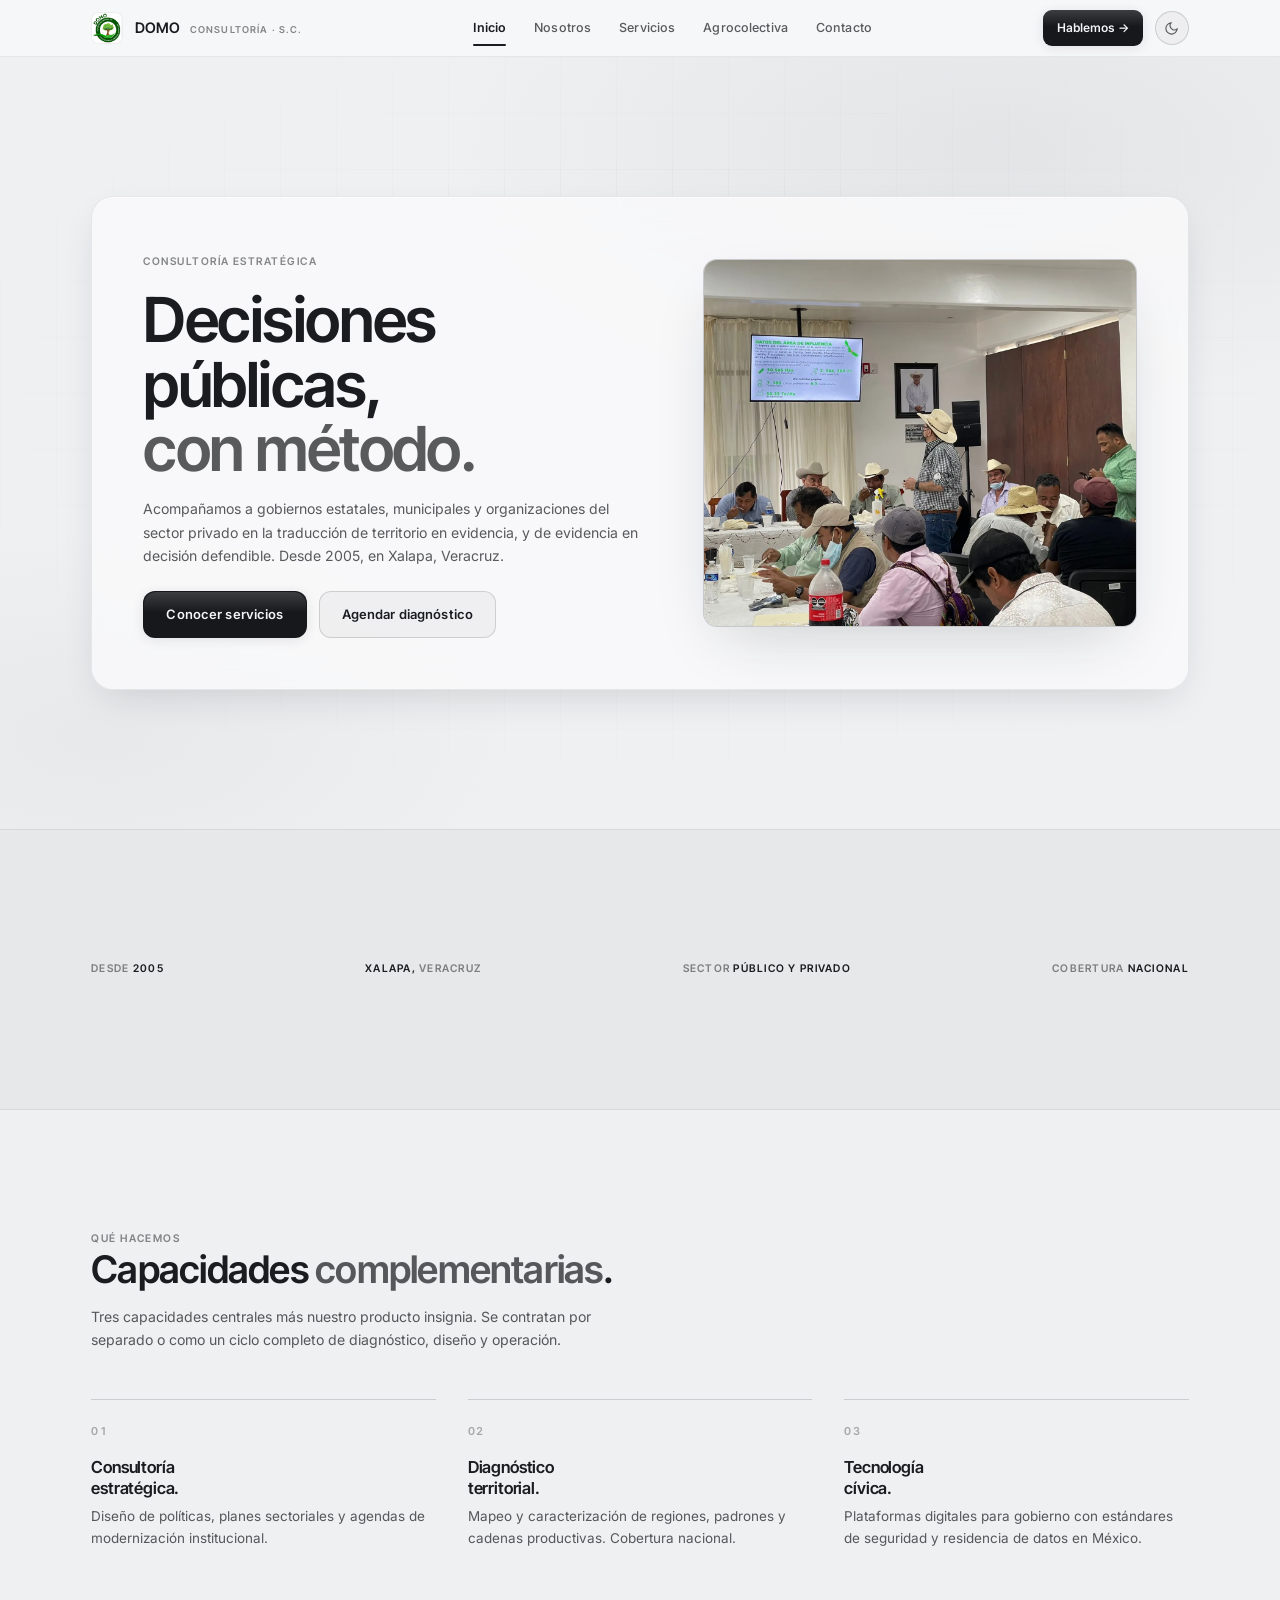
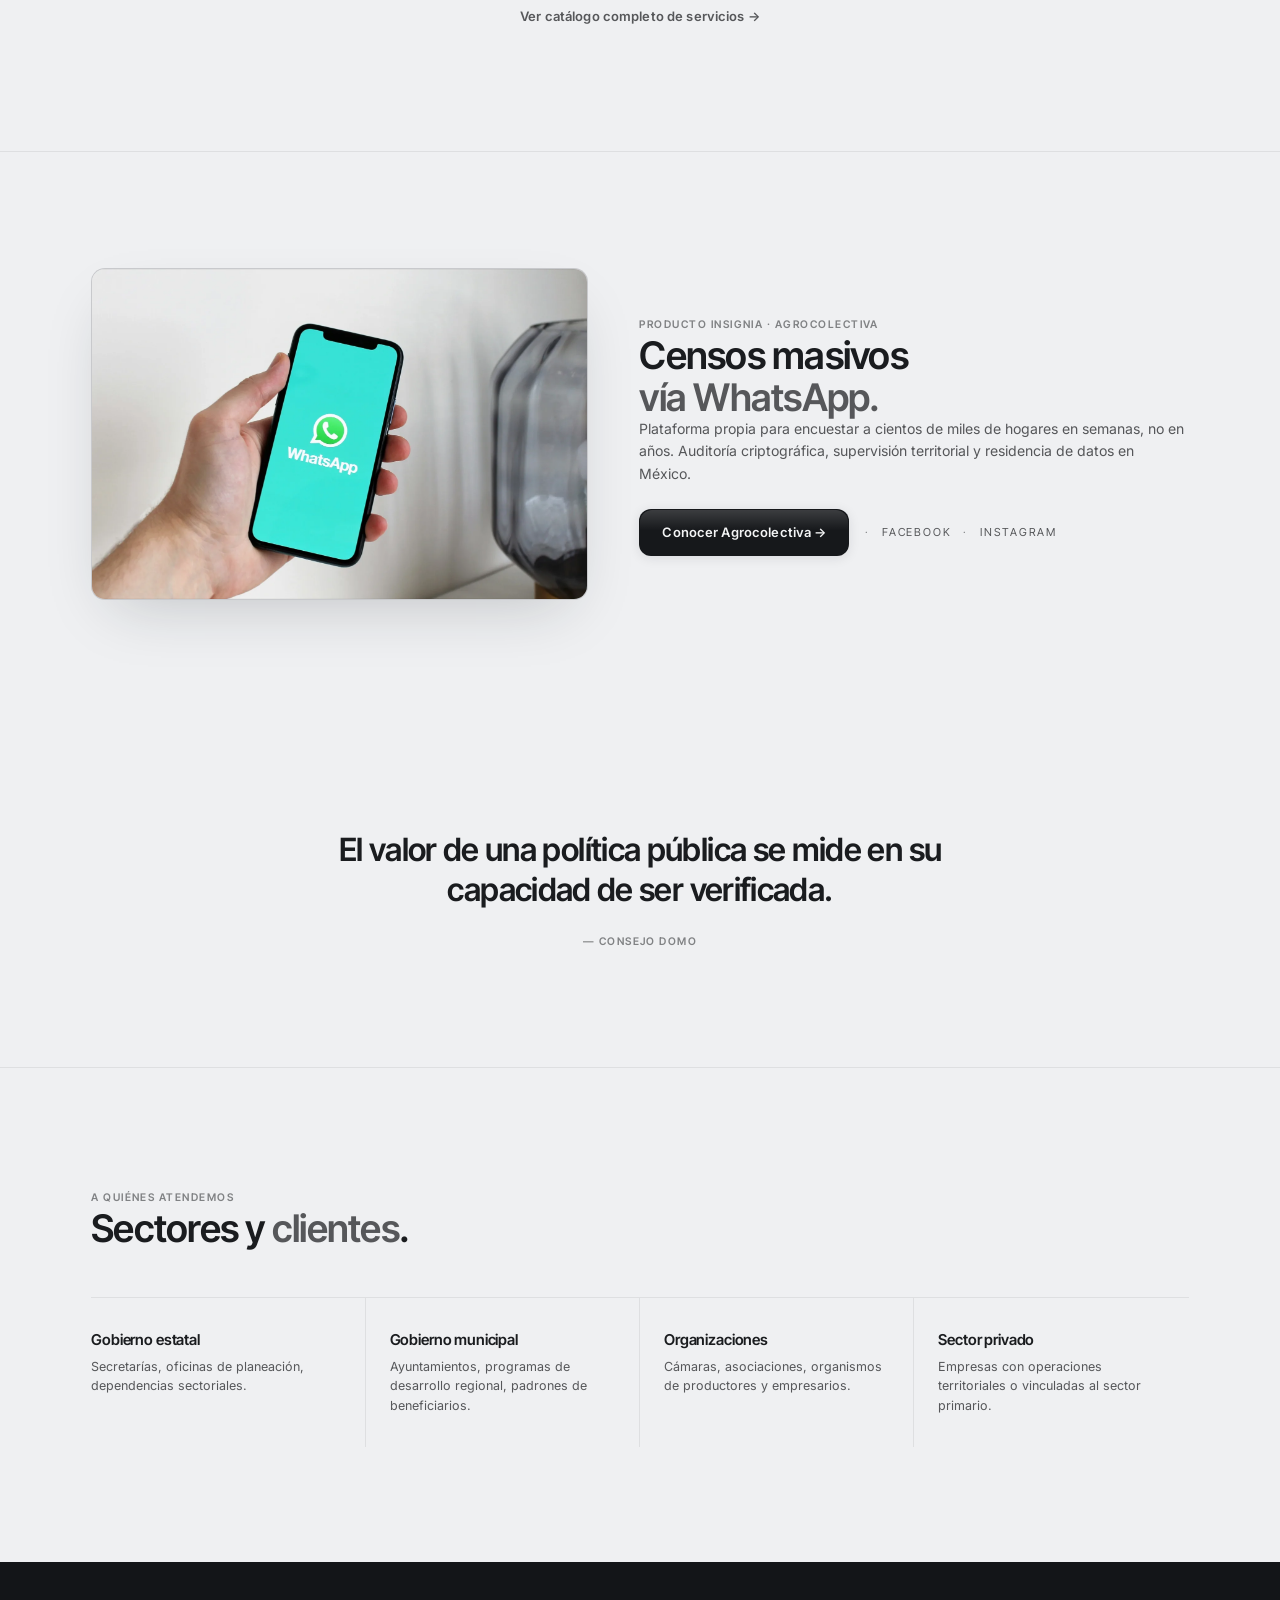
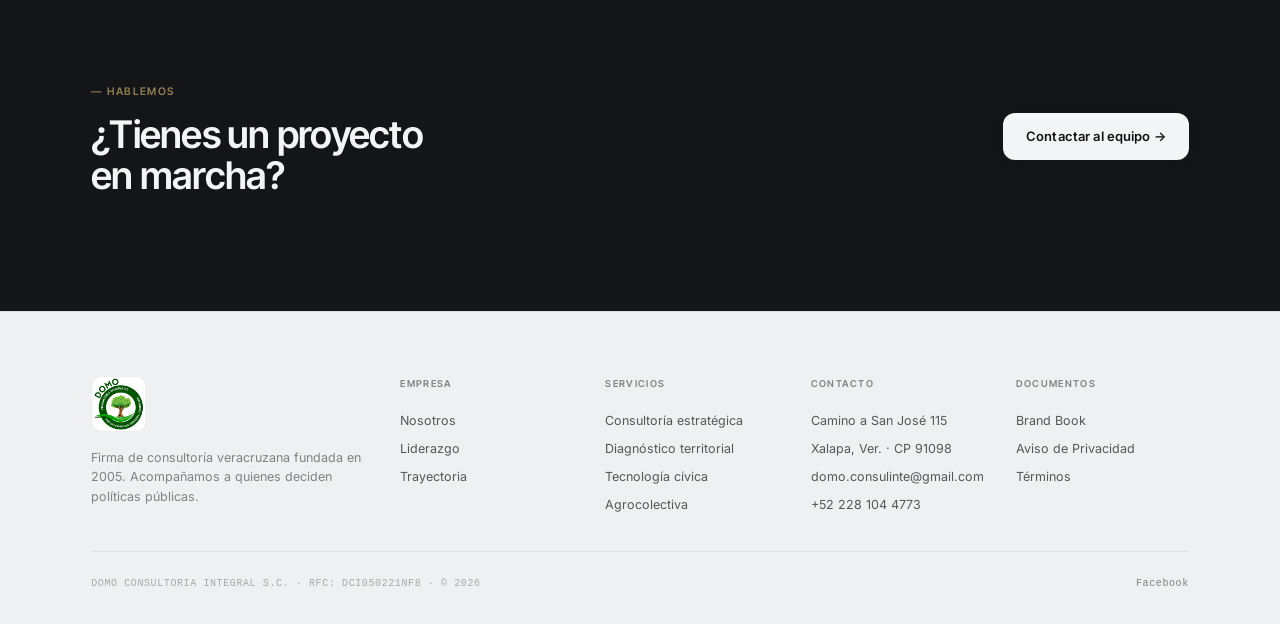
==== commit 01398d36: "fix(web): menú móvil responsive + encuadre de imágenes - Menú hamburguesa en ≤920px (antes el nav de" ====
--- a/index.html
+++ b/index.html
@@ -82,14 +82,19 @@
         <span class="head__brand-sub">Consultoría · S.C.</span>
       </span>
     </a>
-    <nav class="head__nav" aria-label="Navegación principal">
+    <nav class="head__nav" id="primaryNav" aria-label="Navegación principal">
       <a href="./index.html" class="is-active">Inicio</a>
       <a href="./nosotros.html">Nosotros</a>
       <a href="./servicios.html">Servicios</a>
       <a href="./agrocolectiva.html">Agrocolectiva</a>
       <a href="./contacto.html">Contacto</a>
+      <a class="btn-cta nav-cta" href="./contacto.html">Hablemos →</a>
     </nav>
     <div class="head__tools">
+      <button class="nav-toggle" id="navToggle" aria-label="Abrir menú" aria-expanded="false" aria-controls="primaryNav">
+        <svg class="ic-open" viewBox="0 0 24 24" fill="none" stroke="currentColor" stroke-width="1.8" stroke-linecap="round" stroke-linejoin="round"><path d="M3 6h18M3 12h18M3 18h18"/></svg>
+        <svg class="ic-close" viewBox="0 0 24 24" fill="none" stroke="currentColor" stroke-width="1.8" stroke-linecap="round" stroke-linejoin="round"><path d="M6 6l12 12M18 6 6 18"/></svg>
+      </button>
       <a class="btn-cta" href="./contacto.html">Hablemos →</a>
       <button class="theme-btn" id="themeToggle" aria-label="Cambiar tema claro/oscuro">
         <svg class="moon" viewBox="0 0 24 24" fill="none" stroke="currentColor" stroke-width="1.8"><path d="M21 12.79A9 9 0 1 1 11.21 3 7 7 0 0 0 21 12.79z"/></svg>
@@ -345,5 +350,17 @@
 
 <script src="./anims.js" defer></script>
 
+<script>
+  // Menú móvil (hamburguesa)
+  (function(){
+    var head=document.querySelector('.head');
+    var btn=document.getElementById('navToggle');
+    if(!head||!btn) return;
+    function setOpen(o){head.classList.toggle('menu-open',o);btn.setAttribute('aria-expanded',o?'true':'false');btn.setAttribute('aria-label',o?'Cerrar menú':'Abrir menú');}
+    btn.addEventListener('click',function(){setOpen(!head.classList.contains('menu-open'));});
+    document.querySelectorAll('.head__nav a').forEach(function(a){a.addEventListener('click',function(){setOpen(false);});});
+    window.addEventListener('resize',function(){if(window.innerWidth>920)setOpen(false);});
+  })();
+</script>
 </body>
 </html>
--- a/styles.css
+++ b/styles.css
@@ -136,7 +136,7 @@
 
 /* ===== Reset ===== */
 *, *::before, *::after { box-sizing: border-box; margin: 0; padding: 0; }
-html { scroll-behavior: smooth; }
+html { scroll-behavior: smooth; overflow-x: clip; }
 body {
   font-family: var(--sans);
   font-weight: 400;
@@ -262,12 +262,64 @@
 .head__tools { display: flex; align-items: center; gap: var(--s-3); }
 .head__tools .btn-cta { white-space: nowrap; }
 
+/* Botón hamburguesa — solo móvil */
+.nav-toggle {
+  display: none;
+  width: 36px; height: 36px;
+  border: 1px solid var(--border-strong);
+  background: var(--surface);
+  border-radius: 9px;
+  color: var(--text-mid);
+  cursor: pointer;
+  place-items: center;
+  transition: background var(--motion-normal) var(--ease-out), color var(--motion-normal) var(--ease-out);
+}
+.nav-toggle:hover { background: var(--surface-hover); color: var(--text); }
+.nav-toggle svg { width: 18px; height: 18px; }
+.nav-toggle .ic-close { display: none; }
+.head.menu-open .nav-toggle .ic-open { display: none; }
+.head.menu-open .nav-toggle .ic-close { display: block; }
+
 @media (max-width: 1100px) {
   .head__brand-sub { display: none; }
 }
 @media (max-width: 920px) {
-  .head__nav { display: none; }
+  .nav-toggle { display: grid; }
   .head__row { grid-template-columns: auto auto; justify-content: space-between; }
+  /* La CTA "Hablemos" se mueve al menú desplegable para ganar espacio */
+  .head__tools .btn-cta { display: none; }
+  /* Nav → panel desplegable glass anclado bajo el header */
+  .head__nav {
+    position: fixed; left: 0; right: 0; top: var(--head-height);
+    z-index: 190;
+    flex-direction: column; align-items: stretch; justify-content: flex-start;
+    gap: 2px;
+    padding: var(--s-3) var(--gutter) var(--s-5);
+    background: rgba(var(--canvas-rgb), 1);
+    border-bottom: 1px solid var(--border-strong);
+    box-shadow: var(--shadow-lg);
+    transform: translateY(-10px);
+    opacity: 0; visibility: hidden;
+    transition: opacity var(--dur-ui) var(--ease-out), transform var(--dur-ui) var(--ease-out), visibility var(--dur-ui);
+  }
+  .head.menu-open .head__nav { transform: none; opacity: 1; visibility: visible; }
+  .head__nav a {
+    width: 100%; padding: 13px 6px; font-size: 15px;
+    border-bottom: 1px solid var(--border);
+  }
+  .head__nav a.is-active::after { display: none; }
+  .head__nav a.is-active { color: var(--text); }
+  /* CTA dentro del menú en móvil — botón sólido full-width */
+  .head__nav .nav-cta {
+    margin-top: var(--s-4);
+    justify-content: center;
+    padding: 13px 18px;
+    font-size: 14px;
+    border-bottom: 0;
+  }
+}
+@media (min-width: 921px) {
+  .head__nav .nav-cta { display: none; }
 }
 
 .theme-btn {
@@ -1290,6 +1342,35 @@
   .foot__top { grid-template-columns: 1fr; gap: var(--s-5); }
   .foot__bottom { flex-direction: column; align-items: flex-start; }
 }
+
+/* ============================================================
+   Encuadre de imágenes — object-position por foto + diagramas contain
+   ============================================================ */
+/* FIX raíz: el <picture> que envuelve cada <img> no tenía altura, así que
+   `height:100%` del img no resolvía y la imagen desbordaba el contenedor
+   (se veía solo la parte superior, p.ej. el techo). Hacemos que el picture
+   llene el contenedor para que object-fit/object-position funcionen. */
+.hero__visual picture,
+.featured__visual picture,
+.service__visual picture,
+.team-card__portrait picture { display: block; width: 100%; height: 100%; }
+
+/* Foto vertical (gente en oficina): el sujeto vive en la mitad baja */
+.service__visual img[src*="servicios-hero"] { object-position: center 74%; }
+/* Screenshot del tablero: anclar arriba para mostrar el header */
+.service__visual img[src*="servicios-infraestructura"] { object-position: center top; }
+/* Foto del equipo en taller: caras en el tercio superior */
+.hero__visual img[src*="nosotros-hero"] { object-position: center 32%; }
+/* Hero Agrocolectiva (screenshot casi cuadrado): mostrar desde arriba */
+.hero__visual img[src*="agrocolectiva-hero"] { object-position: center top; }
+.featured__visual img[src*="inicio-censos"] { object-position: center 42%; }
+
+/* Diagramas / infografías: mostrar completos (contain), no recortar */
+.service__visual--viz {
+  background: var(--surface);
+  display: grid; place-items: center;
+}
+.service__visual--viz img { object-fit: contain; padding: var(--s-4); }
 
 /* ============================================================
    Hairline de progreso + movimiento
